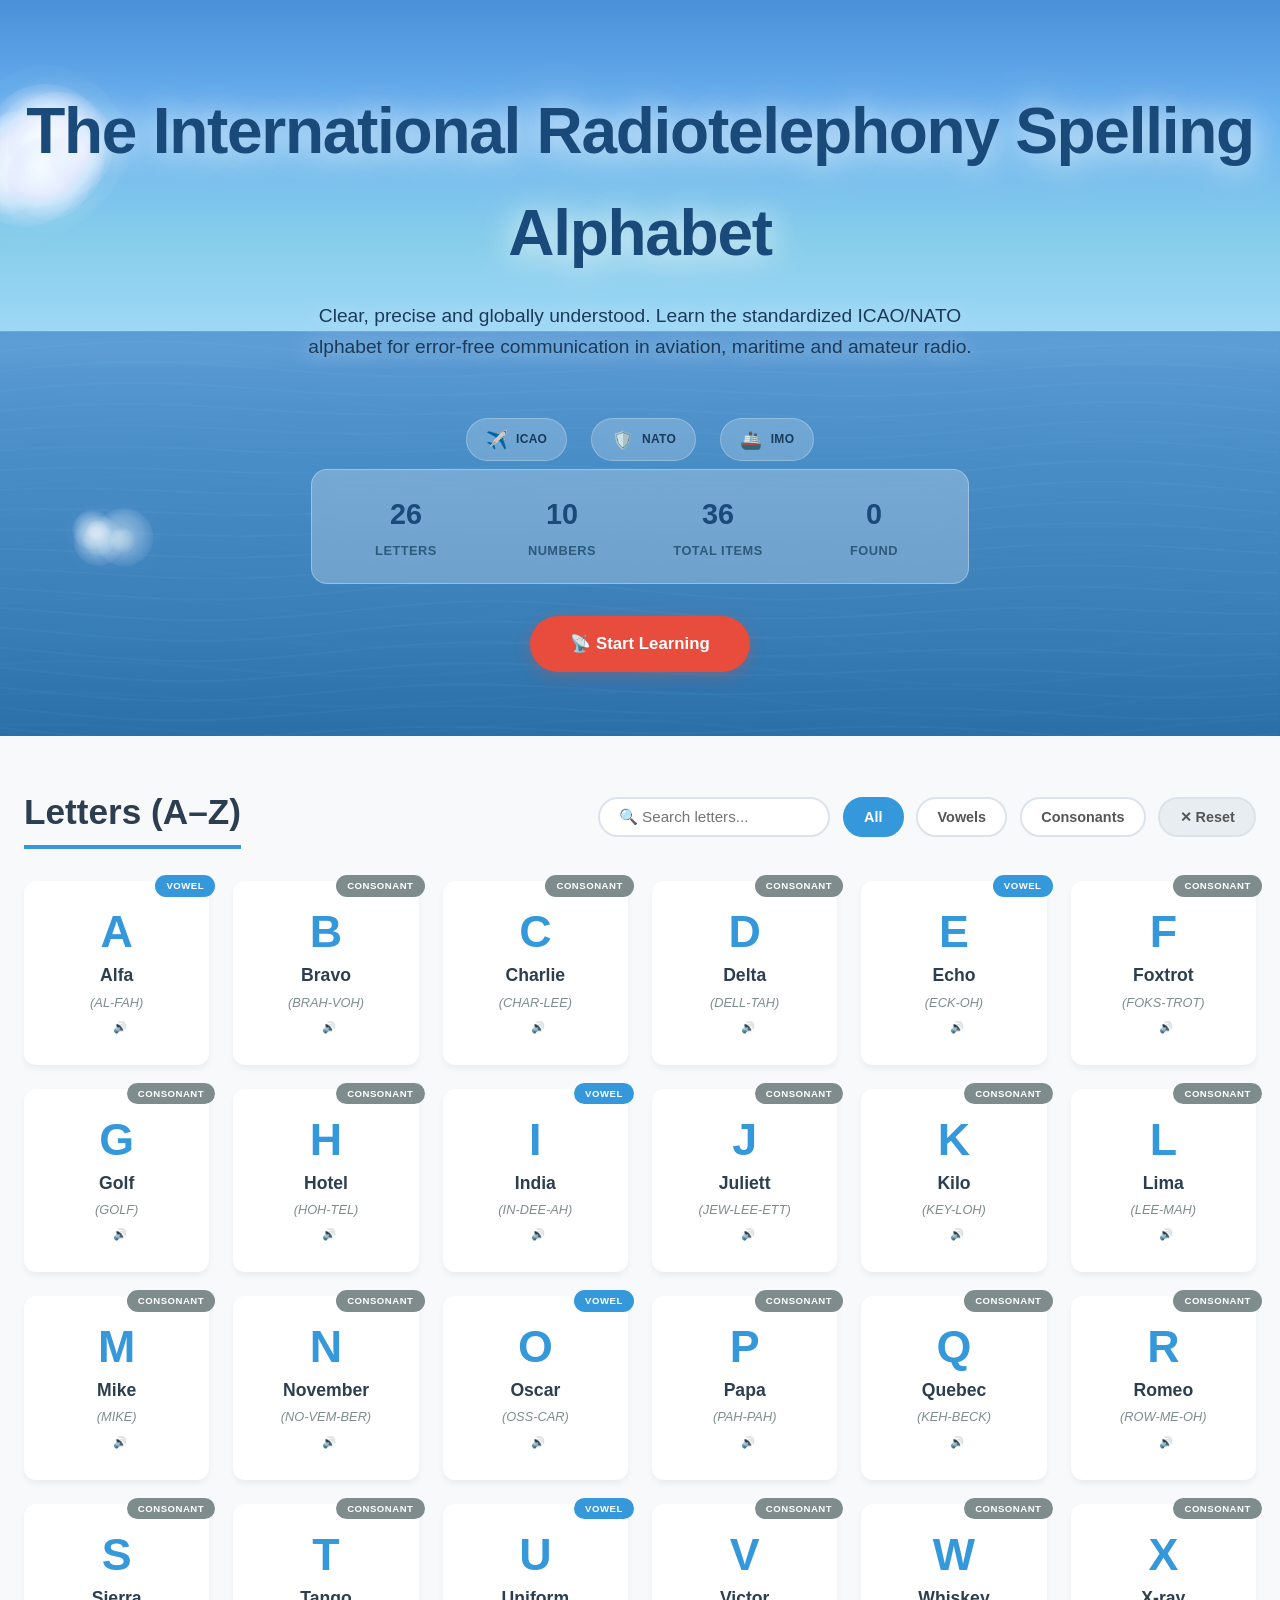
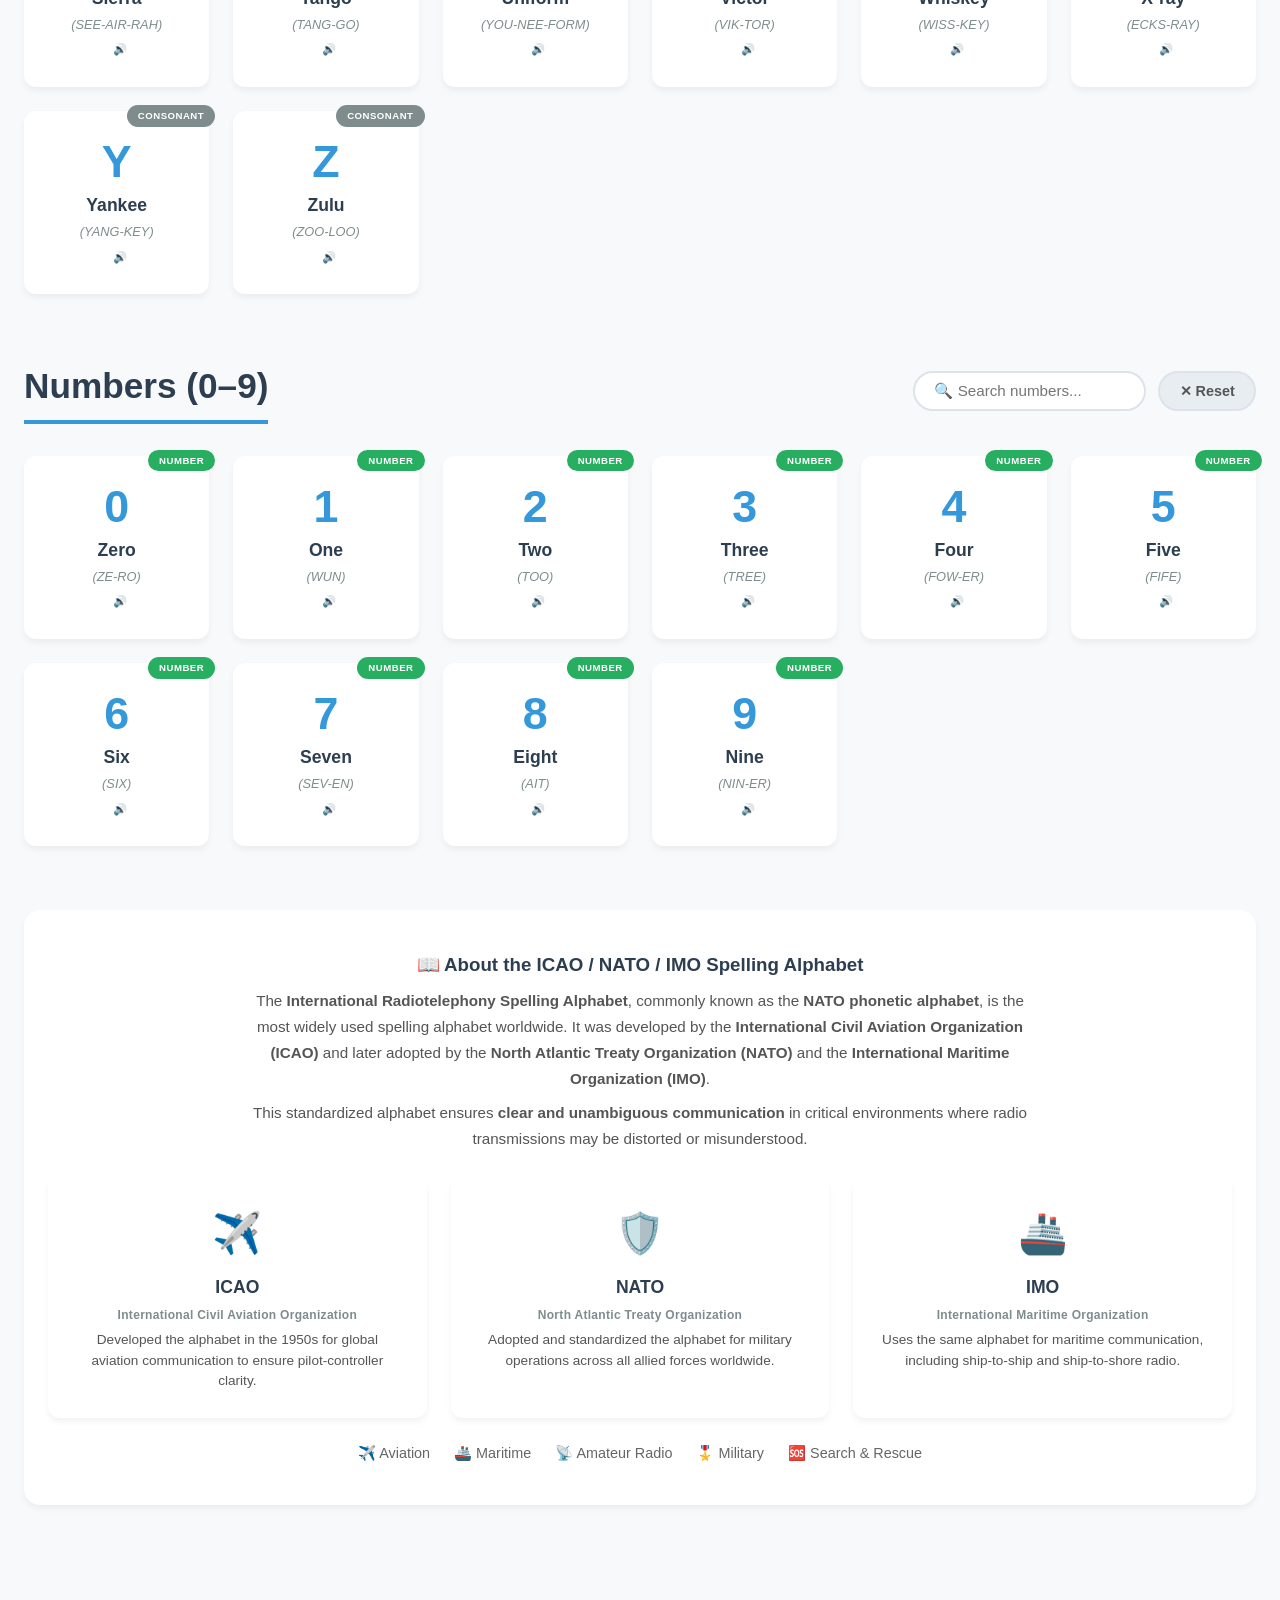
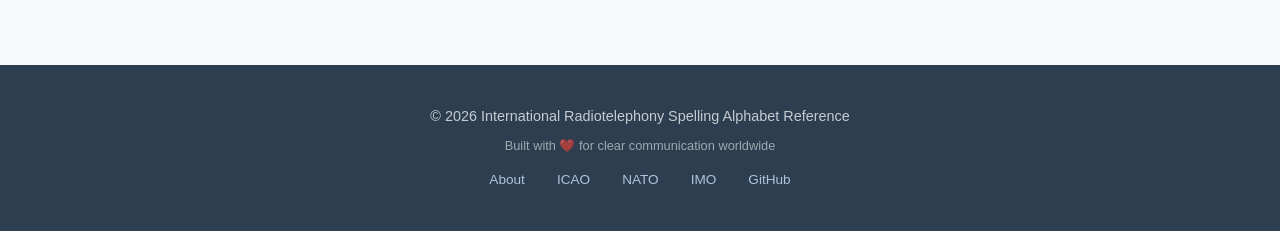
==== index.html @ daa0a751 "refactoring and first time public from private to public refactoring" ====
<!DOCTYPE html>
<html lang="en">
<head>
    <meta charset="UTF-8" />
    <meta name="viewport" content="width=device-width, initial-scale=1.0" />
    <title>ICAO/NATO Spelling Alphabet - Interactive Reference</title>
    <style>
        /* ===== CSS Reset & Base ===== */
        * {
            margin: 0;
            padding: 0;
            box-sizing: border-box;
        }

        :root {
            --primary: #2c3e50;
            --secondary: #3498db;
            --accent: #e74c3c;
            --light-bg: #f8f9fa;
            --card-shadow: 0 4px 6px rgba(0, 0, 0, 0.05);
            --card-shadow-hover: 0 8px 25px rgba(0, 0, 0, 0.12);
            --transition: 0.3s cubic-bezier(0.4, 0, 0.2, 1);
        }

        body {
            font-family: 'Segoe UI', Roboto, -apple-system, BlinkMacSystemFont, sans-serif;
            line-height: 1.6;
            color: #333;
            background-color: var(--light-bg);
        }

        /* ===== Scrollbar ===== */
        ::-webkit-scrollbar {
            width: 10px;
        }
        ::-webkit-scrollbar-track {
            background: #e8edf2;
        }
        ::-webkit-scrollbar-thumb {
            background: var(--secondary);
            border-radius: 5px;
        }
        ::-webkit-scrollbar-thumb:hover {
            background: #2980b9;
        }

        /* ===== Header ===== */
        header {
            position: relative;
            overflow: hidden;
            text-align: center;
            padding: 5rem 1.5rem 4rem;
            min-height: 70vh;
            display: flex;
            flex-direction: column;
            justify-content: center;
            align-items: center;
        }

        header h1 {
            position: relative;
            z-index: 10;
            font-size: clamp(2.2rem, 5vw, 4rem);
            color: #1A4A7A;
            margin-bottom: 1rem;
            text-shadow: 0 2px 30px rgba(255, 255, 255, 0.8), 0 0 60px rgba(255, 255, 255, 0.4);
            letter-spacing: -0.02em;
        }

        header p {
            position: relative;
            z-index: 10;
            font-size: clamp(1rem, 1.5vw, 1.3rem);
            max-width: 700px;
            margin: 0 auto 2rem;
            color: #1A3A5A;
            text-shadow: 0 1px 20px rgba(255, 255, 255, 0.7);
        }

        .cta-button {
            position: relative;
            z-index: 10;
            display: inline-block;
            background: var(--accent);
            color: #fff;
            padding: 0.9rem 2.5rem;
            text-decoration: none;
            font-weight: 600;
            border-radius: 50px;
            transition: var(--transition);
            box-shadow: 0 4px 15px rgba(231, 76, 60, 0.3);
            border: none;
            cursor: pointer;
            font-size: 1.05rem;
        }

        .cta-button:hover {
            background: #c0392b;
            transform: translateY(-2px);
            box-shadow: 0 8px 25px rgba(231, 76, 60, 0.4);
        }

        /* Header Canvas for Clouds & Waves */
        header canvas {
            position: absolute;
            top: 0;
            left: 0;
            width: 100%;
            height: 100%;
            pointer-events: none;
            z-index: 1;
        }

        /* ===== Stats Bar ===== */
        .stats-bar {
            display: grid;
            grid-template-columns: repeat(auto-fit, minmax(140px, 1fr));
            gap: 1rem;
            max-width: 800px;
            margin: 0 auto 2rem;
            position: relative;
            z-index: 10;
            background: rgba(255, 255, 255, 0.25);
            backdrop-filter: blur(12px);
            -webkit-backdrop-filter: blur(12px);
            border-radius: 16px;
            padding: 1rem 1.5rem;
            border: 1px solid rgba(255, 255, 255, 0.3);
        }

        .stat-item {
            text-align: center;
            padding: 0.3rem 0;
        }

        .stat-item .stat-number {
            font-size: 1.8rem;
            font-weight: 700;
            color: #1A4A7A;
            display: block;
        }

        .stat-item .stat-label {
            font-size: 0.8rem;
            color: #2C5A7A;
            text-transform: uppercase;
            letter-spacing: 0.5px;
            font-weight: 600;
        }

        /* ===== Main Content ===== */
        main {
            max-width: 1280px;
            margin: 0 auto;
            padding: 3rem 1.5rem 4rem;
        }

        .section-container {
            margin-bottom: 4rem;
        }

        .section-header {
            display: flex;
            align-items: center;
            justify-content: space-between;
            flex-wrap: wrap;
            gap: 1rem;
            margin-bottom: 2rem;
        }

        .section-title {
            font-size: clamp(1.6rem, 3vw, 2.2rem);
            color: var(--primary);
            padding-bottom: 0.3rem;
            border-bottom: 4px solid var(--secondary);
            display: inline-block;
        }

        .section-controls {
            display: flex;
            gap: 0.8rem;
            flex-wrap: wrap;
        }

        .search-input {
            padding: 0.6rem 1.2rem;
            border: 2px solid #dce3ea;
            border-radius: 30px;
            font-size: 0.95rem;
            outline: none;
            transition: var(--transition);
            background: white;
            min-width: 200px;
        }

        .search-input:focus {
            border-color: var(--secondary);
            box-shadow: 0 0 0 3px rgba(52, 152, 219, 0.15);
        }

        .filter-btn {
            padding: 0.6rem 1.2rem;
            border: 2px solid #dce3ea;
            border-radius: 30px;
            background: white;
            cursor: pointer;
            font-weight: 600;
            font-size: 0.9rem;
            transition: var(--transition);
            color: #555;
        }

        .filter-btn:hover {
            border-color: var(--secondary);
            color: var(--secondary);
        }

        .filter-btn.active {
            background: var(--secondary);
            color: white;
            border-color: var(--secondary);
        }

        .filter-btn.active:hover {
            background: #2980b9;
        }

        .filter-btn.reset-btn {
            background: #e8edf2;
            border-color: #dce3ea;
        }

        .filter-btn.reset-btn:hover {
            background: #d5dce4;
        }

        /* ===== Grid ===== */
        .grid {
            display: grid;
            grid-template-columns: repeat(auto-fill, minmax(160px, 1fr));
            gap: 1.5rem;
        }

        .grid.numbers-grid {
            grid-template-columns: repeat(auto-fill, minmax(180px, 1fr));
        }

        /* ===== Cards ===== */
        .card {
            background: white;
            border-radius: 12px;
            padding: 1.5rem 1rem;
            text-align: center;
            box-shadow: var(--card-shadow);
            transition: var(--transition);
            border: 2px solid transparent;
            cursor: pointer;
            position: relative;
        }

        .card:hover {
            transform: translateY(-6px) scale(1.02);
            box-shadow: var(--card-shadow-hover);
            border-color: var(--secondary);
        }

        .card .letter {
            font-size: 2.8rem;
            font-weight: 700;
            color: var(--secondary);
            margin-bottom: 0.3rem;
            line-height: 1.1;
        }

        .card .word {
            font-size: 1.1rem;
            font-weight: 600;
            color: var(--primary);
            margin-bottom: 0.2rem;
        }

        .card .pronunciation {
            font-size: 0.8rem;
            color: #7f8c8d;
            font-style: italic;
        }

        .card .card-badge {
            position: absolute;
            top: -8px;
            right: -8px;
            background: var(--secondary);
            color: white;
            font-size: 0.6rem;
            font-weight: 700;
            padding: 0.2rem 0.7rem;
            border-radius: 20px;
            text-transform: uppercase;
            letter-spacing: 0.5px;
        }

        .card .card-badge.number-badge {
            background: #27ae60;
        }

        .card.found {
            border-color: #27ae60;
            background: #f0fff4;
        }

        .card.hidden {
            display: none;
        }

        /* ===== Sound Indicator ===== */
        .sound-indicator {
            display: inline-block;
            margin-left: 6px;
            font-size: 0.7rem;
            color: #7f8c8d;
            transition: var(--transition);
        }

        .card:hover .sound-indicator {
            color: var(--secondary);
        }

        /* ===== Notification Toast ===== */
        .toast {
            position: fixed;
            bottom: 30px;
            right: 30px;
            background: var(--primary);
            color: white;
            padding: 1rem 2rem;
            border-radius: 12px;
            box-shadow: 0 10px 40px rgba(0, 0, 0, 0.2);
            transform: translateY(120px);
            opacity: 0;
            transition: var(--transition);
            z-index: 9999;
            font-weight: 500;
            max-width: 380px;
        }

        .toast.show {
            transform: translateY(0);
            opacity: 1;
        }

        .toast .toast-highlight {
            color: #f1c40f;
            font-weight: 700;
        }

        /* ===== Footer ===== */
        footer {
            background: var(--primary);
            color: #ecf0f1;
            text-align: center;
            padding: 2.5rem 1.5rem;
            margin-top: 2rem;
        }

        footer p {
            margin-bottom: 0.5rem;
            font-size: 0.9rem;
            opacity: 0.8;
        }

        footer .footer-links {
            display: flex;
            justify-content: center;
            gap: 2rem;
            flex-wrap: wrap;
            margin-top: 0.8rem;
        }

        footer .footer-links a {
            color: #b0c4d9;
            text-decoration: none;
            font-size: 0.85rem;
            transition: var(--transition);
        }

        footer .footer-links a:hover {
            color: white;
        }

        /* ===== Audio Status Indicator ===== */
        .audio-status {
            position: fixed;
            top: 20px;
            right: 20px;
            background: rgba(44, 62, 80, 0.9);
            color: white;
            padding: 0.5rem 1rem;
            border-radius: 30px;
            font-size: 0.8rem;
            z-index: 9998;
            backdrop-filter: blur(8px);
            display: flex;
            align-items: center;
            gap: 8px;
            opacity: 0;
            transition: var(--transition);
        }

        .audio-status.show {
            opacity: 1;
        }

        .audio-status .dot {
            width: 8px;
            height: 8px;
            border-radius: 50%;
            background: #2ecc71;
            display: inline-block;
            animation: pulse-dot 1.5s ease-in-out infinite;
        }

        @keyframes pulse-dot {
            0%,
            100% {
                opacity: 1;
                transform: scale(1);
            }
            50% {
                opacity: 0.3;
                transform: scale(0.8);
            }
        }

        /* ===== Organization Badges ===== */
        .org-badges {
            display: flex;
            justify-content: center;
            gap: 1.5rem;
            flex-wrap: wrap;
            margin: 1.5rem 0 0.5rem;
            position: relative;
            z-index: 10;
        }

        .org-badge {
            display: inline-flex;
            align-items: center;
            gap: 0.5rem;
            background: rgba(255, 255, 255, 0.2);
            backdrop-filter: blur(8px);
            -webkit-backdrop-filter: blur(8px);
            padding: 0.4rem 1.2rem;
            border-radius: 30px;
            border: 1px solid rgba(255, 255, 255, 0.25);
            font-size: 0.75rem;
            font-weight: 600;
            color: #1A3A5A;
            letter-spacing: 0.3px;
            transition: var(--transition);
        }

        .org-badge:hover {
            background: rgba(255, 255, 255, 0.35);
            transform: translateY(-2px);
            box-shadow: 0 4px 15px rgba(0, 0, 0, 0.08);
        }

        .org-badge .org-icon {
            font-size: 1.1rem;
        }

        /* ===== About Section Enhanced ===== */
        .about-grid {
            display: grid;
            grid-template-columns: repeat(auto-fit, minmax(200px, 1fr));
            gap: 1.5rem;
            margin-top: 1.5rem;
        }

        .about-card {
            background: white;
            border-radius: 12px;
            padding: 1.5rem;
            text-align: center;
            box-shadow: var(--card-shadow);
            border: 2px solid transparent;
            transition: var(--transition);
        }

        .about-card:hover {
            border-color: var(--secondary);
            box-shadow: var(--card-shadow-hover);
            transform: translateY(-3px);
        }

        .about-card .org-icon-large {
            font-size: 2.5rem;
            margin-bottom: 0.5rem;
            display: block;
        }

        .about-card h4 {
            color: var(--primary);
            font-size: 1.1rem;
            margin-bottom: 0.3rem;
        }

        .about-card .org-full {
            font-size: 0.75rem;
            color: #7f8c8d;
            font-weight: 600;
            letter-spacing: 0.3px;
            margin-bottom: 0.3rem;
        }

        .about-card p {
            font-size: 0.85rem;
            color: #555;
            line-height: 1.5;
        }

        /* ===== Responsive ===== */
        @media (max-width: 768px) {
            header {
                padding: 3rem 1rem 2.5rem;
                min-height: 60vh;
            }

            .stats-bar {
                grid-template-columns: repeat(2, 1fr);
                padding: 0.8rem 1rem;
            }

            .section-header {
                flex-direction: column;
                align-items: stretch;
            }

            .section-controls {
                flex-direction: column;
            }

            .search-input {
                min-width: unset;
                width: 100%;
            }

            .grid {
                grid-template-columns: repeat(auto-fill, minmax(120px, 1fr));
                gap: 1rem;
            }

            .grid.numbers-grid {
                grid-template-columns: repeat(auto-fill, minmax(140px, 1fr));
            }

            .card {
                padding: 1rem 0.8rem;
            }

            .card .letter {
                font-size: 2.2rem;
            }

            .card .word {
                font-size: 0.95rem;
            }

            .toast {
                left: 20px;
                right: 20px;
                bottom: 20px;
                font-size: 0.9rem;
                padding: 0.8rem 1.2rem;
            }

            .org-badges {
                gap: 0.8rem;
            }

            .org-badge {
                font-size: 0.65rem;
                padding: 0.3rem 0.8rem;
            }

            .about-grid {
                grid-template-columns: 1fr;
            }
        }

        @media (max-width: 480px) {
            .stats-bar {
                grid-template-columns: 1fr 1fr;
                gap: 0.5rem;
            }

            .stat-item .stat-number {
                font-size: 1.4rem;
            }

            .grid {
                grid-template-columns: repeat(auto-fill, minmax(100px, 1fr));
                gap: 0.8rem;
            }

            .grid.numbers-grid {
                grid-template-columns: repeat(auto-fill, minmax(120px, 1fr));
            }

            .card .letter {
                font-size: 1.8rem;
            }

            .card .word {
                font-size: 0.85rem;
            }
        }

        /* ===== Utility ===== */
        .sr-only {
            position: absolute;
            width: 1px;
            height: 1px;
            padding: 0;
            margin: -1px;
            overflow: hidden;
            clip: rect(0, 0, 0, 0);
            border: 0;
        }
    </style>
</head>
<body>

    <!-- ===== AUDIO STATUS INDICATOR ===== -->
    <div class="audio-status" id="audioStatus">
        <span class="dot"></span>
        <span>Speaking...</span>
    </div>

    <!-- ===== HEADER ===== -->
    <header id="header">
        <h1>The International Radiotelephony Spelling Alphabet</h1>
        <p>Clear, precise and globally understood. Learn the standardized ICAO/NATO alphabet for error-free communication in aviation, maritime and amateur radio.</p>

        <!-- Organization Badges -->
        <div class="org-badges">
            <span class="org-badge"><span class="org-icon">✈️</span> ICAO</span>
            <span class="org-badge"><span class="org-icon">🛡️</span> NATO</span>
            <span class="org-badge"><span class="org-icon">🚢</span> IMO</span>
        </div>

        <!-- Stats Bar -->
        <div class="stats-bar" id="statsBar">
            <div class="stat-item">
                <span class="stat-number" id="totalLetters">26</span>
                <span class="stat-label">Letters</span>
            </div>
            <div class="stat-item">
                <span class="stat-number" id="totalNumbers">10</span>
                <span class="stat-label">Numbers</span>
            </div>
            <div class="stat-item">
                <span class="stat-number" id="totalItems">36</span>
                <span class="stat-label">Total Items</span>
            </div>
            <div class="stat-item">
                <span class="stat-number" id="foundCount">0</span>
                <span class="stat-label">Found</span>
            </div>
        </div>

        <a href="#alphabet" class="cta-button">📡 Start Learning</a>
    </header>

    <!-- ===== MAIN ===== -->
    <main>

        <!-- ===== ALPHABET SECTION ===== -->
        <div class="section-container" id="alphabet">
            <div class="section-header">
                <h2 class="section-title">Letters (A–Z)</h2>
                <div class="section-controls">
                    <input type="text" class="search-input" id="searchLetters" placeholder="🔍 Search letters..." aria-label="Search letters" />
                    <button class="filter-btn active" data-filter="all" aria-label="Show all letters">All</button>
                    <button class="filter-btn" data-filter="vowels" aria-label="Show only vowels">Vowels</button>
                    <button class="filter-btn" data-filter="consonants" aria-label="Show only consonants">Consonants</button>
                    <button class="filter-btn reset-btn" id="resetLetters" aria-label="Reset letter search">✕ Reset</button>
                </div>
            </div>
            <div class="grid" id="letterGrid"></div>
        </div>

        <!-- ===== NUMBERS SECTION ===== -->
        <div class="section-container" id="numbers">
            <div class="section-header">
                <h2 class="section-title">Numbers (0–9)</h2>
                <div class="section-controls">
                    <input type="text" class="search-input" id="searchNumbers" placeholder="🔍 Search numbers..." aria-label="Search numbers" />
                    <button class="filter-btn reset-btn" id="resetNumbers" aria-label="Reset number search">✕ Reset</button>
                </div>
            </div>
            <div class="grid numbers-grid" id="numberGrid"></div>
        </div>

        <!-- ===== ABOUT / INFO with ORGANIZATIONS ===== -->
        <div class="section-container" style="text-align: center; background: white; padding: 2.5rem 1.5rem; border-radius: 16px; box-shadow: var(--card-shadow);">
            <h3 style="color: var(--primary); margin-bottom: 0.5rem;">📖 About the ICAO / NATO / IMO Spelling Alphabet</h3>
            <p style="max-width: 800px; margin: 0 auto 0.5rem; color: #555; font-size: 0.95rem; line-height: 1.7;">
                The <strong>International Radiotelephony Spelling Alphabet</strong>, commonly known as the 
                <strong>NATO phonetic alphabet</strong>, is the most widely used spelling alphabet worldwide. 
                It was developed by the <strong>International Civil Aviation Organization (ICAO)</strong> 
                and later adopted by the <strong>North Atlantic Treaty Organization (NATO)</strong> and the 
                <strong>International Maritime Organization (IMO)</strong>.
            </p>
            <p style="max-width: 800px; margin: 0 auto 1rem; color: #555; font-size: 0.95rem; line-height: 1.7;">
                This standardized alphabet ensures <strong>clear and unambiguous communication</strong> 
                in critical environments where radio transmissions may be distorted or misunderstood.
            </p>

            <!-- Organization Cards -->
            <div class="about-grid">
                <div class="about-card">
                    <span class="org-icon-large">✈️</span>
                    <h4>ICAO</h4>
                    <div class="org-full">International Civil Aviation Organization</div>
                    <p>Developed the alphabet in the 1950s for global aviation communication to ensure pilot-controller clarity.</p>
                </div>
                <div class="about-card">
                    <span class="org-icon-large">🛡️</span>
                    <h4>NATO</h4>
                    <div class="org-full">North Atlantic Treaty Organization</div>
                    <p>Adopted and standardized the alphabet for military operations across all allied forces worldwide.</p>
                </div>
                <div class="about-card">
                    <span class="org-icon-large">🚢</span>
                    <h4>IMO</h4>
                    <div class="org-full">International Maritime Organization</div>
                    <p>Uses the same alphabet for maritime communication, including ship-to-ship and ship-to-shore radio.</p>
                </div>
            </div>

            <div style="margin-top: 1.5rem; display: flex; justify-content: center; gap: 1.5rem; flex-wrap: wrap; font-size: 0.9rem; color: #666;">
                <span>✈️ Aviation</span>
                <span>🚢 Maritime</span>
                <span>📡 Amateur Radio</span>
                <span>🎖️ Military</span>
                <span>🆘 Search &amp; Rescue</span>
            </div>
        </div>

    </main>

    <!-- ===== FOOTER ===== -->
    <footer>
        <p>&copy; 2026 International Radiotelephony Spelling Alphabet Reference</p>
        <p style="opacity: 0.6; font-size: 0.8rem;">Built with ❤️ for clear communication worldwide</p>
        <div class="footer-links">
            <a href="#" onclick="event.preventDefault();">About</a>
            <a href="#" onclick="event.preventDefault();">ICAO</a>
            <a href="#" onclick="event.preventDefault();">NATO</a>
            <a href="#" onclick="event.preventDefault();">IMO</a>
            <a href="#" onclick="event.preventDefault();">GitHub</a>
        </div>
    </footer>

    <!-- ===== TOAST NOTIFICATION ===== -->
    <div class="toast" id="toast"></div>

    <script>
        // ============================================================
        //  DATA — JSON Arrays
        // ============================================================

        const LETTERS_DATA = [
            { letter: 'A', word: 'Alfa', pronunciation: '(AL-FAH)', type: 'vowel' },
            { letter: 'B', word: 'Bravo', pronunciation: '(BRAH-VOH)', type: 'consonant' },
            { letter: 'C', word: 'Charlie', pronunciation: '(CHAR-LEE)', type: 'consonant' },
            { letter: 'D', word: 'Delta', pronunciation: '(DELL-TAH)', type: 'consonant' },
            { letter: 'E', word: 'Echo', pronunciation: '(ECK-OH)', type: 'vowel' },
            { letter: 'F', word: 'Foxtrot', pronunciation: '(FOKS-TROT)', type: 'consonant' },
            { letter: 'G', word: 'Golf', pronunciation: '(GOLF)', type: 'consonant' },
            { letter: 'H', word: 'Hotel', pronunciation: '(HOH-TEL)', type: 'consonant' },
            { letter: 'I', word: 'India', pronunciation: '(IN-DEE-AH)', type: 'vowel' },
            { letter: 'J', word: 'Juliett', pronunciation: '(JEW-LEE-ETT)', type: 'consonant' },
            { letter: 'K', word: 'Kilo', pronunciation: '(KEY-LOH)', type: 'consonant' },
            { letter: 'L', word: 'Lima', pronunciation: '(LEE-MAH)', type: 'consonant' },
            { letter: 'M', word: 'Mike', pronunciation: '(MIKE)', type: 'consonant' },
            { letter: 'N', word: 'November', pronunciation: '(NO-VEM-BER)', type: 'consonant' },
            { letter: 'O', word: 'Oscar', pronunciation: '(OSS-CAR)', type: 'vowel' },
            { letter: 'P', word: 'Papa', pronunciation: '(PAH-PAH)', type: 'consonant' },
            { letter: 'Q', word: 'Quebec', pronunciation: '(KEH-BECK)', type: 'consonant' },
            { letter: 'R', word: 'Romeo', pronunciation: '(ROW-ME-OH)', type: 'consonant' },
            { letter: 'S', word: 'Sierra', pronunciation: '(SEE-AIR-RAH)', type: 'consonant' },
            { letter: 'T', word: 'Tango', pronunciation: '(TANG-GO)', type: 'consonant' },
            { letter: 'U', word: 'Uniform', pronunciation: '(YOU-NEE-FORM)', type: 'vowel' },
            { letter: 'V', word: 'Victor', pronunciation: '(VIK-TOR)', type: 'consonant' },
            { letter: 'W', word: 'Whiskey', pronunciation: '(WISS-KEY)', type: 'consonant' },
            { letter: 'X', word: 'X-ray', pronunciation: '(ECKS-RAY)', type: 'consonant' },
            { letter: 'Y', word: 'Yankee', pronunciation: '(YANG-KEY)', type: 'consonant' },
            { letter: 'Z', word: 'Zulu', pronunciation: '(ZOO-LOO)', type: 'consonant' }
        ];

        const NUMBERS_DATA = [
            { number: '0', word: 'Zero', pronunciation: '(ZE-RO)' },
            { number: '1', word: 'One', pronunciation: '(WUN)' },
            { number: '2', word: 'Two', pronunciation: '(TOO)' },
            { number: '3', word: 'Three', pronunciation: '(TREE)' },
            { number: '4', word: 'Four', pronunciation: '(FOW-ER)' },
            { number: '5', word: 'Five', pronunciation: '(FIFE)' },
            { number: '6', word: 'Six', pronunciation: '(SIX)' },
            { number: '7', word: 'Seven', pronunciation: '(SEV-EN)' },
            { number: '8', word: 'Eight', pronunciation: '(AIT)' },
            { number: '9', word: 'Nine', pronunciation: '(NIN-ER)' }
        ];

        // ============================================================
        //  STATE
        // ============================================================

        const state = {
            letterFilter: 'all',
            letterSearch: '',
            numberSearch: '',
            foundLetters: new Set(),
        };

        // ============================================================
        //  DOM REFS
        // ============================================================

        const letterGrid = document.getElementById('letterGrid');
        const numberGrid = document.getElementById('numberGrid');
        const searchLetters = document.getElementById('searchLetters');
        const searchNumbers = document.getElementById('searchNumbers');
        const filterBtns = document.querySelectorAll('[data-filter]');
        const resetLettersBtn = document.getElementById('resetLetters');
        const resetNumbersBtn = document.getElementById('resetNumbers');
        const toast = document.getElementById('toast');
        const foundCountEl = document.getElementById('foundCount');
        const audioStatus = document.getElementById('audioStatus');

        // ============================================================
        //  SPEECH SYNTHESIS
        // ============================================================

        let currentUtterance = null;
        let audioStatusTimeout = null;

        function speakText(text, rate = 0.9) {
            if (!('speechSynthesis' in window)) {
                console.warn('⚠️ Speech Synthesis not supported.');
                return;
            }

            if (window.speechSynthesis.speaking) {
                window.speechSynthesis.cancel();
            }

            const cleanText = text.replace(/[\(\)\-]/g, '').trim();
            if (!cleanText) return;

            const utterance = new SpeechSynthesisUtterance(cleanText);
            utterance.lang = 'en-US';
            utterance.rate = rate;
            utterance.pitch = 1.0;
            utterance.volume = 1.0;

            showAudioStatus(true);

            utterance.onend = () => showAudioStatus(false);
            utterance.onerror = () => showAudioStatus(false);

            currentUtterance = utterance;
            window.speechSynthesis.speak(utterance);
        }

        function showAudioStatus(show) {
            clearTimeout(audioStatusTimeout);
            if (show) {
                audioStatus.classList.add('show');
            } else {
                audioStatus.classList.remove('show');
            }
        }

        // ============================================================
        //  RENDER FUNCTIONS
        // ============================================================

        function renderLetters() {
            const filtered = LETTERS_DATA.filter(item => {
                if (state.letterFilter === 'vowels' && item.type !== 'vowel') return false;
                if (state.letterFilter === 'consonants' && item.type !== 'consonant') return false;
                const q = state.letterSearch.toLowerCase();
                if (q) {
                    return item.letter.toLowerCase().includes(q) ||
                        item.word.toLowerCase().includes(q);
                }
                return true;
            });

            letterGrid.innerHTML = filtered.map(item => {
                const isFound = state.foundLetters.has(item.letter);
                const foundClass = isFound ? 'found' : '';
                const badge = item.type === 'vowel' ?
                    '<span class="card-badge">Vowel</span>' :
                    '<span class="card-badge" style="background:#7f8c8d;">Consonant</span>';
                return `
                    <div class="card ${foundClass}" data-letter="${item.letter}" data-word="${item.word}" data-type="${item.type}" role="button" tabindex="0" aria-label="${item.letter} for ${item.word}">
                        ${badge}
                        <div class="letter">${item.letter}</div>
                        <div class="word">${item.word}</div>
                        <div class="pronunciation">${item.pronunciation}</div>
                        <span class="sound-indicator">🔊</span>
                    </div>
                `;
            }).join('');

            document.querySelectorAll('#letterGrid .card').forEach(el => {
                el.removeEventListener('click', clickHandler);
                el.addEventListener('click', clickHandler);
                el.removeEventListener('keydown', keydownHandler);
                el.addEventListener('keydown', keydownHandler);
            });

            updateFoundCount();
        }

        function clickHandler(e) {
            const el = e.currentTarget;
            const type = el.closest('#letterGrid') ? 'letter' : 'number';
            handleCardClick(el, type);
        }

        function keydownHandler(e) {
            if (e.key === 'Enter' || e.key === ' ') {
                e.preventDefault();
                const el = e.currentTarget;
                const type = el.closest('#letterGrid') ? 'letter' : 'number';
                handleCardClick(el, type);
            }
        }

        function renderNumbers() {
            const filtered = NUMBERS_DATA.filter(item => {
                const q = state.numberSearch.toLowerCase();
                if (q) {
                    return item.number.includes(q) ||
                        item.word.toLowerCase().includes(q);
                }
                return true;
            });

            numberGrid.innerHTML = filtered.map(item => `
                <div class="card" data-number="${item.number}" data-word="${item.word}" role="button" tabindex="0" aria-label="${item.number} for ${item.word}">
                    <span class="card-badge number-badge">Number</span>
                    <div class="letter">${item.number}</div>
                    <div class="word">${item.word}</div>
                    <div class="pronunciation">${item.pronunciation}</div>
                    <span class="sound-indicator">🔊</span>
                </div>
            `).join('');

            document.querySelectorAll('#numberGrid .card').forEach(el => {
                el.removeEventListener('click', clickHandler);
                el.addEventListener('click', clickHandler);
                el.removeEventListener('keydown', keydownHandler);
                el.addEventListener('keydown', keydownHandler);
            });
        }

        // ============================================================
        //  CARD CLICK HANDLER
        // ============================================================

        function handleCardClick(el, type) {
            if (!el) {
                console.warn('⚠️ Card element is null or undefined.');
                return;
            }

            if (!el.isConnected) {
                console.warn('⚠️ Card element is not connected to the DOM.');
                return;
            }

            const letter = el.dataset?.letter || null;
            const word = el.dataset?.word || null;
            const number = el.dataset?.number || null;
            const displayName = letter || number || word || 'Unknown';

            let pronunciation = '';
            try {
                const pronunciationEl = el.querySelector('.pronunciation');
                pronunciation = pronunciationEl?.textContent || '';
            } catch (err) {
                console.warn('⚠️ Could not read pronunciation:', err);
            }

            if (type === 'letter' && letter) {
                try {
                    state.foundLetters.add(letter);
                    el.classList.add('found');
                    updateFoundCount();
                } catch (err) {
                    console.warn('⚠️ Could not update found status:', err);
                }
            }

            const message = `
                <span class="toast-highlight">${displayName}</span>
                &nbsp;→&nbsp; ${word || displayName}
                ${pronunciation ? `&nbsp; ${pronunciation}` : ''}
                &nbsp; 🔊
            `;
            showToast(message);

            const speakWord = word || displayName;
            if (speakWord) {
                try {
                    speakText(speakWord, 0.9);
                } catch (err) {
                    console.warn('⚠️ Could not speak text:', err);
                }
            }

            console.log(`[${type.toUpperCase()}] ${displayName} → ${word || displayName} ${pronunciation}`);
        }

        // ============================================================
        //  FOUND COUNT
        // ============================================================

        function updateFoundCount() {
            try {
                foundCountEl.textContent = state.foundLetters.size;
            } catch (err) {
                console.warn('⚠️ Could not update found count:', err);
            }
        }

        // ============================================================
        //  TOAST SYSTEM
        // ============================================================

        let toastTimeout = null;

        function showToast(message) {
            try {
                toast.innerHTML = message;
                toast.classList.add('show');
                clearTimeout(toastTimeout);
                toastTimeout = setTimeout(() => {
                    toast.classList.remove('show');
                }, 2500);
            } catch (err) {
                console.warn('⚠️ Could not show toast:', err);
            }
        }

        // ============================================================
        //  FILTER & SEARCH HANDLERS
        // ============================================================

        filterBtns.forEach(btn => {
            btn.addEventListener('click', () => {
                filterBtns.forEach(b => b.classList.remove('active'));
                btn.classList.add('active');
                state.letterFilter = btn.dataset.filter;
                renderLetters();
            });
        });

        searchLetters.addEventListener('input', (e) => {
            state.letterSearch = e.target.value.trim();
            renderLetters();
        });

        searchNumbers.addEventListener('input', (e) => {
            state.numberSearch = e.target.value.trim();
            renderNumbers();
        });

        resetLettersBtn.addEventListener('click', () => {
            searchLetters.value = '';
            state.letterSearch = '';
            state.letterFilter = 'all';
            filterBtns.forEach(b => b.classList.remove('active'));
            document.querySelector('[data-filter="all"]')?.classList.add('active');
            renderLetters();
        });

        resetNumbersBtn.addEventListener('click', () => {
            searchNumbers.value = '';
            state.numberSearch = '';
            renderNumbers();
        });

        // ============================================================
        //  KEYBOARD SHORTCUT: ESC
        // ============================================================

        document.addEventListener('keydown', (e) => {
            if (e.key === 'Escape') {
                if (document.activeElement === searchLetters || document.activeElement === searchNumbers) {
                    document.activeElement.blur();
                }
            }
        });

        // ============================================================
        //  HEADER CANVAS — Clouds & Waves
        // ============================================================

        (function initHeaderCanvas() {
            const header = document.getElementById('header');
            const canvas = document.createElement('canvas');
            canvas.style.position = 'absolute';
            canvas.style.top = '0';
            canvas.style.left = '0';
            canvas.style.width = '100%';
            canvas.style.height = '100%';
            canvas.style.pointerEvents = 'none';
            canvas.style.zIndex = '1';
            header.prepend(canvas);

            const ctx = canvas.getContext('2d');
            let w, h;

            function resize() {
                const rect = header.getBoundingClientRect();
                w = canvas.width = rect.width;
                h = canvas.height = rect.height;
            }
            resize();
            window.addEventListener('resize', resize);

            class Cloud {
                constructor() {
                    this.x = Math.random() * w;
                    this.y = Math.random() * h * 0.7 + h * 0.05;
                    this.size = Math.random() * 150 + 60;
                    this.speed = Math.random() * 0.25 + 0.08;
                    this.opacity = Math.random() * 0.25 + 0.35;
                    this.puffs = [];
                    const num = Math.floor(Math.random() * 6 + 5);
                    for (let i = 0; i < num; i++) {
                        this.puffs.push({
                            dx: (Math.random() - 0.5) * this.size * 0.7,
                            dy: (Math.random() - 0.5) * this.size * 0.4,
                            radius: Math.random() * this.size * 0.35 + this.size * 0.15,
                        });
                    }
                }
                reset() {
                    this.x = -200 - Math.random() * 300;
                    this.y = Math.random() * h * 0.7 + h * 0.05;
                    this.size = Math.random() * 150 + 60;
                    this.speed = Math.random() * 0.25 + 0.08;
                    this.opacity = Math.random() * 0.25 + 0.35;
                }
                update() {
                    this.x += this.speed;
                    if (this.x > w + 300) {
                        this.reset();
                        this.x = -200 - Math.random() * 300;
                    }
                }
                draw(ctx) {
                    ctx.save();
                    ctx.globalAlpha = this.opacity;
                    ctx.shadowColor = 'rgba(255,255,255,0.1)';
                    ctx.shadowBlur = 30;

                    for (const p of this.puffs) {
                        const px = this.x + p.dx;
                        const py = this.y + p.dy;
                        const r = p.radius;
                        const grad = ctx.createRadialGradient(
                            px - r * 0.2, py - r * 0.2, 0,
                            px, py, r
                        );
                        grad.addColorStop(0, 'rgba(255,255,255,1)');
                        grad.addColorStop(0.4, 'rgba(240,248,255,0.9)');
                        grad.addColorStop(0.7, 'rgba(220,235,255,0.7)');
                        grad.addColorStop(1, 'rgba(200,220,255,0.2)');
                        ctx.beginPath();
                        ctx.arc(px, py, r, 0, Math.PI * 2);
                        ctx.fillStyle = grad;
                        ctx.fill();
                    }

                    ctx.shadowBlur = 0;
                    ctx.globalAlpha = this.opacity * 0.25;
                    for (const p of this.puffs) {
                        const px = this.x + p.dx;
                        const py = this.y + p.dy;
                        const r = p.radius * 1.3;
                        ctx.beginPath();
                        ctx.arc(px, py, r, 0, Math.PI * 2);
                        ctx.fillStyle = 'rgba(255,255,255,0.15)';
                        ctx.fill();
                    }
                    ctx.restore();
                }
            }

            const clouds = [];
            const numClouds = 8;
            for (let i = 0; i < numClouds; i++) {
                const c = new Cloud();
                c.x = Math.random() * w * 1.2 - 200;
                clouds.push(c);
            }

            function drawRipples(time) {
                const waterStart = h * 0.45;
                ctx.save();

                ctx.globalAlpha = 0.15;
                ctx.strokeStyle = 'rgba(150,215,255,0.25)';
                ctx.lineWidth = 2;
                for (let y = waterStart; y < h; y += 20) {
                    ctx.beginPath();
                    for (let x = 0; x < w; x += 2) {
                        const wave = Math.sin(x * 0.012 + time * 0.015 + y * 0.008) * 6 +
                            Math.sin(x * 0.008 + time * 0.02 - y * 0.01) * 4;
                        const yp = y + wave;
                        x === 0 ? ctx.moveTo(x, yp) : ctx.lineTo(x, yp);
                    }
                    ctx.stroke();
                }

                ctx.globalAlpha = 0.1;
                ctx.strokeStyle = 'rgba(100,180,255,0.18)';
                ctx.lineWidth = 3;
                for (let y = waterStart + 10; y < h; y += 30) {
                    ctx.beginPath();
                    for (let x = 0; x < w; x += 2) {
                        const wave = Math.sin(x * 0.01 + time * 0.01 + y * 0.006) * 10 +
                            Math.cos(x * 0.006 + time * 0.015 - y * 0.008) * 5;
                        const yp = y + wave;
                        x === 0 ? ctx.moveTo(x, yp) : ctx.lineTo(x, yp);
                    }
                    ctx.stroke();
                }

                ctx.restore();
            }

            function drawBackground() {
                const sky = ctx.createLinearGradient(0, 0, 0, h * 0.55);
                sky.addColorStop(0, '#4A90D9');
                sky.addColorStop(0.3, '#6BB3F0');
                sky.addColorStop(0.6, '#87CEEB');
                sky.addColorStop(1, '#B0E0FF');
                ctx.fillStyle = sky;
                ctx.fillRect(0, 0, w, h * 0.55);

                const water = ctx.createLinearGradient(0, h * 0.45, 0, h);
                water.addColorStop(0, '#5B9BD5');
                water.addColorStop(0.3, '#4A8EC7');
                water.addColorStop(0.7, '#3A7FB8');
                water.addColorStop(1, '#2A6FA8');
                ctx.fillStyle = water;
                ctx.fillRect(0, h * 0.45, w, h * 0.55);

                const trans = ctx.createLinearGradient(0, h * 0.45, 0, h * 0.50);
                trans.addColorStop(0, 'rgba(176,224,255,0)');
                trans.addColorStop(1, 'rgba(91,155,213,0.2)');
                ctx.fillStyle = trans;
                ctx.fillRect(0, h * 0.45, w, h * 0.05);
            }

            let time = 0;

            function animate() {
                drawBackground();
                for (const c of clouds) {
                    c.update();
                    c.draw(ctx);
                }
                drawRipples(time);
                time++;
                requestAnimationFrame(animate);
            }

            animate();

            window.addEventListener('resize', () => {
                resize();
            });
        })();

        // ============================================================
        //  INIT
        // ============================================================

        renderLetters();
        renderNumbers();
        updateFoundCount();

        console.log('📡 ICAO/NATO Alphabet Reference loaded.');
        console.log(`📚 ${LETTERS_DATA.length} letters, ${NUMBERS_DATA.length} numbers loaded.`);
        console.log('🔊 Click any card to hear the pronunciation (real speech).');
        console.log('✅ Found counter tracks your learning progress.');
        console.log('🏛️ Supported by: ICAO ✈️ | NATO 🛡️ | IMO 🚢');
    </script>
</body>
</html>
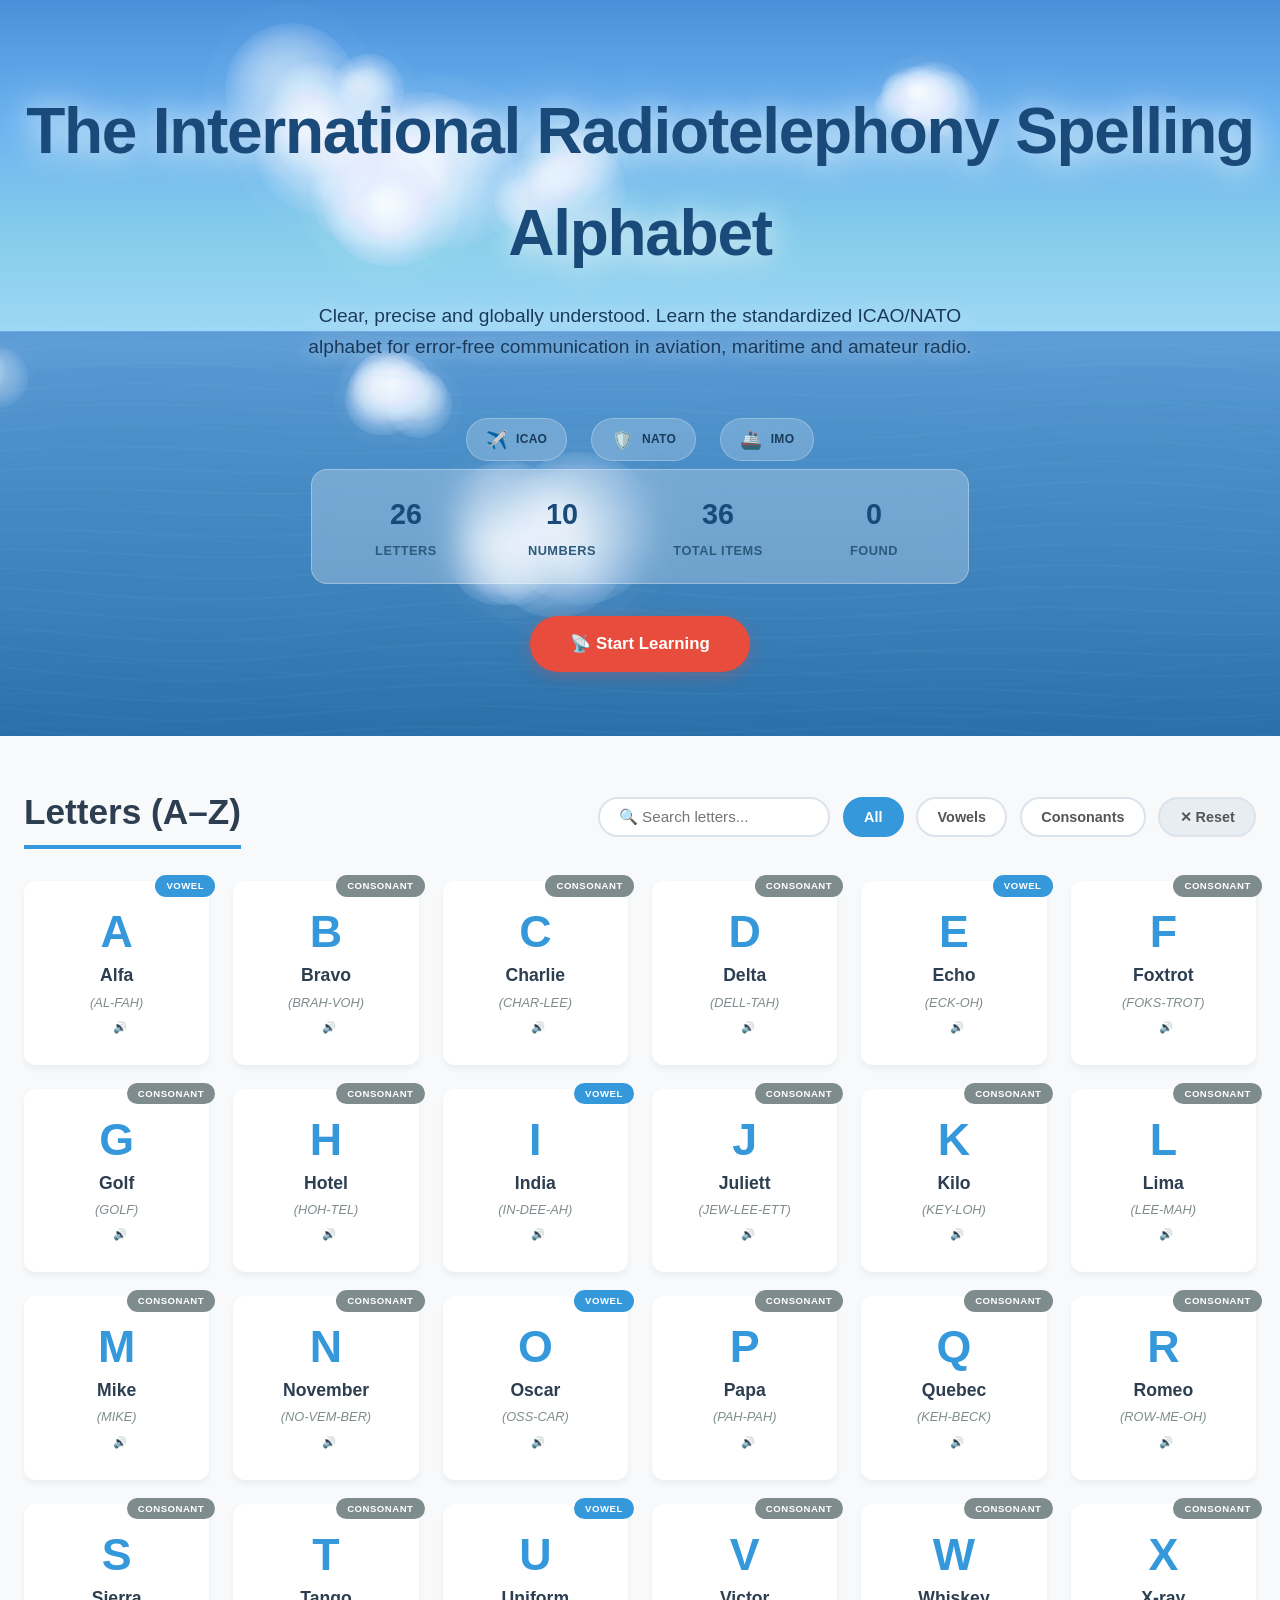
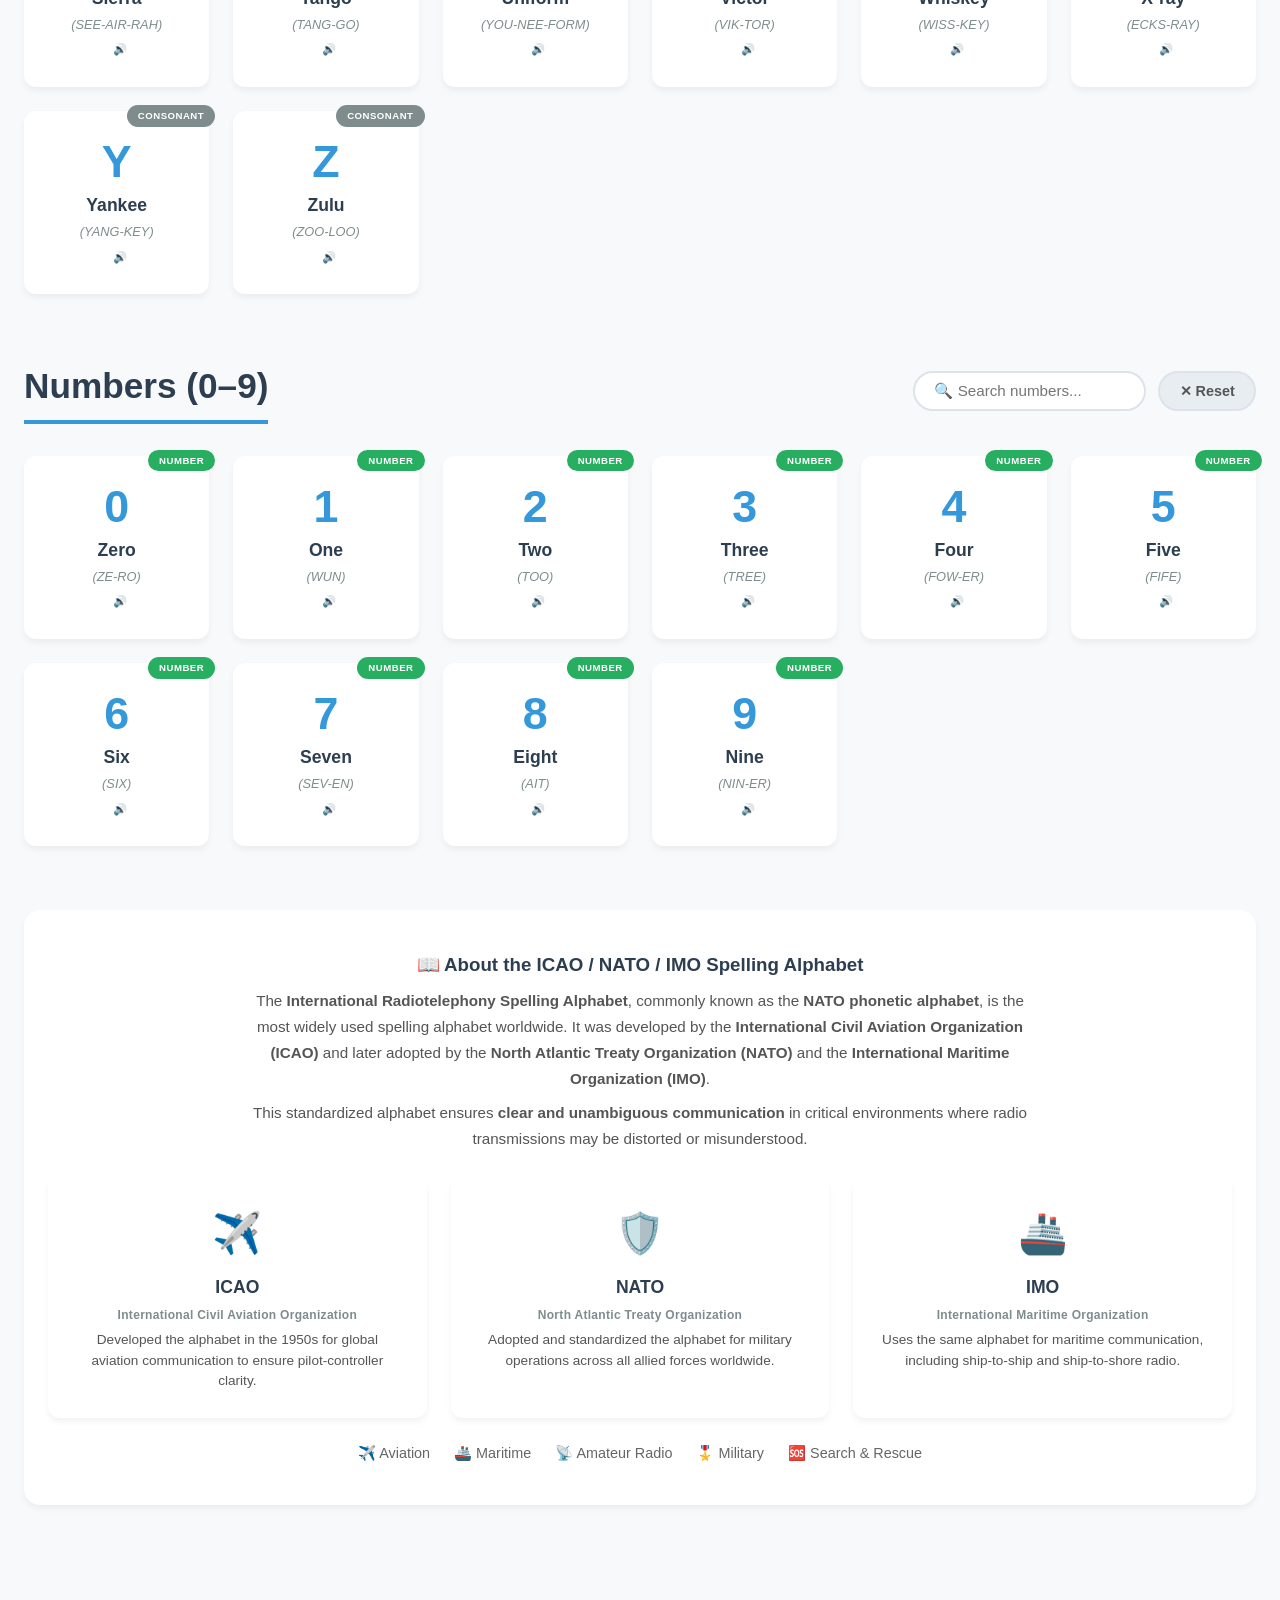
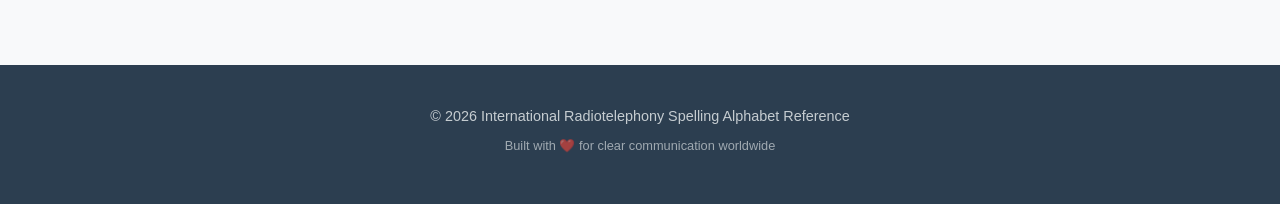
==== commit 2901b351: "Comment out footer links section Comment out the footer links section in the footer." ====
--- a/index.html
+++ b/index.html
@@ -754,13 +754,13 @@
     <footer>
         <p>&copy; 2026 International Radiotelephony Spelling Alphabet Reference</p>
         <p style="opacity: 0.6; font-size: 0.8rem;">Built with ❤️ for clear communication worldwide</p>
-        <div class="footer-links">
+        <!-- <div class="footer-links">
             <a href="#" onclick="event.preventDefault();">About</a>
             <a href="#" onclick="event.preventDefault();">ICAO</a>
             <a href="#" onclick="event.preventDefault();">NATO</a>
             <a href="#" onclick="event.preventDefault();">IMO</a>
             <a href="#" onclick="event.preventDefault();">GitHub</a>
-        </div>
+        </div> -->
     </footer>
 
     <!-- ===== TOAST NOTIFICATION ===== -->
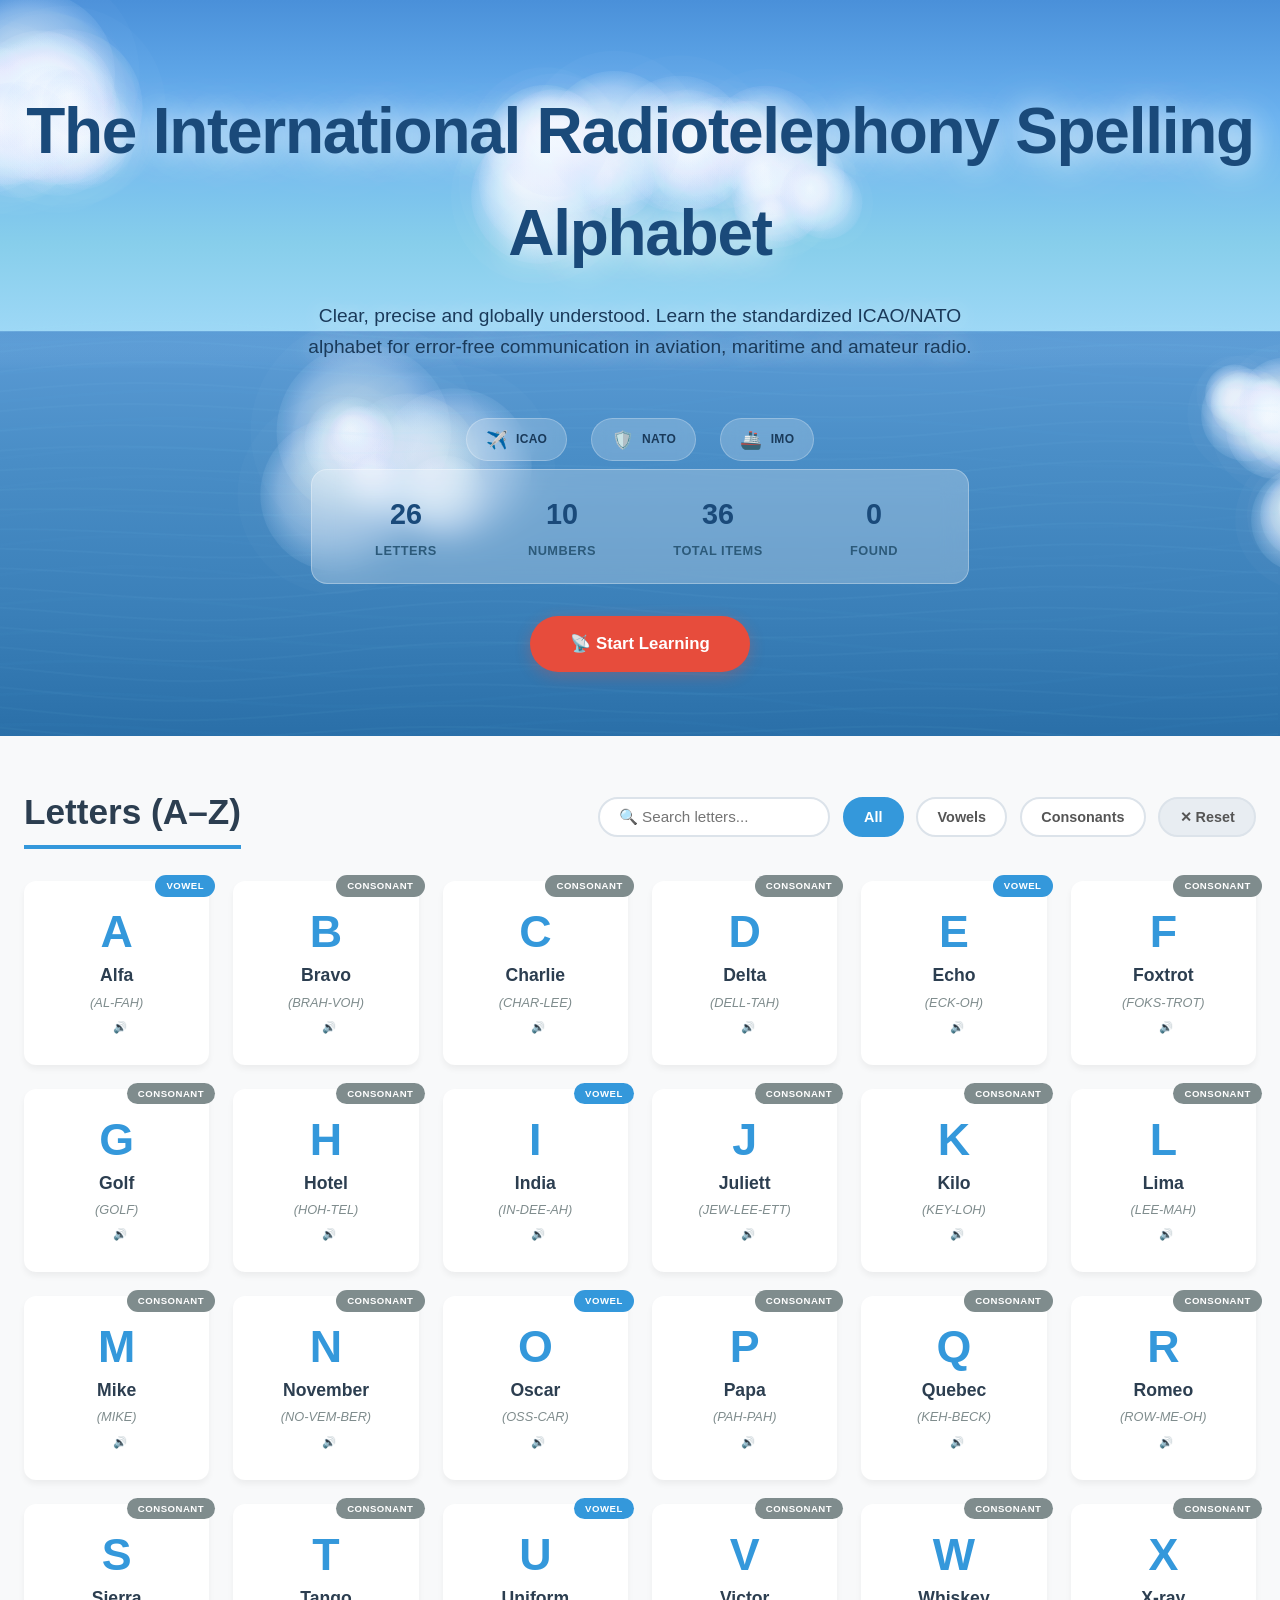
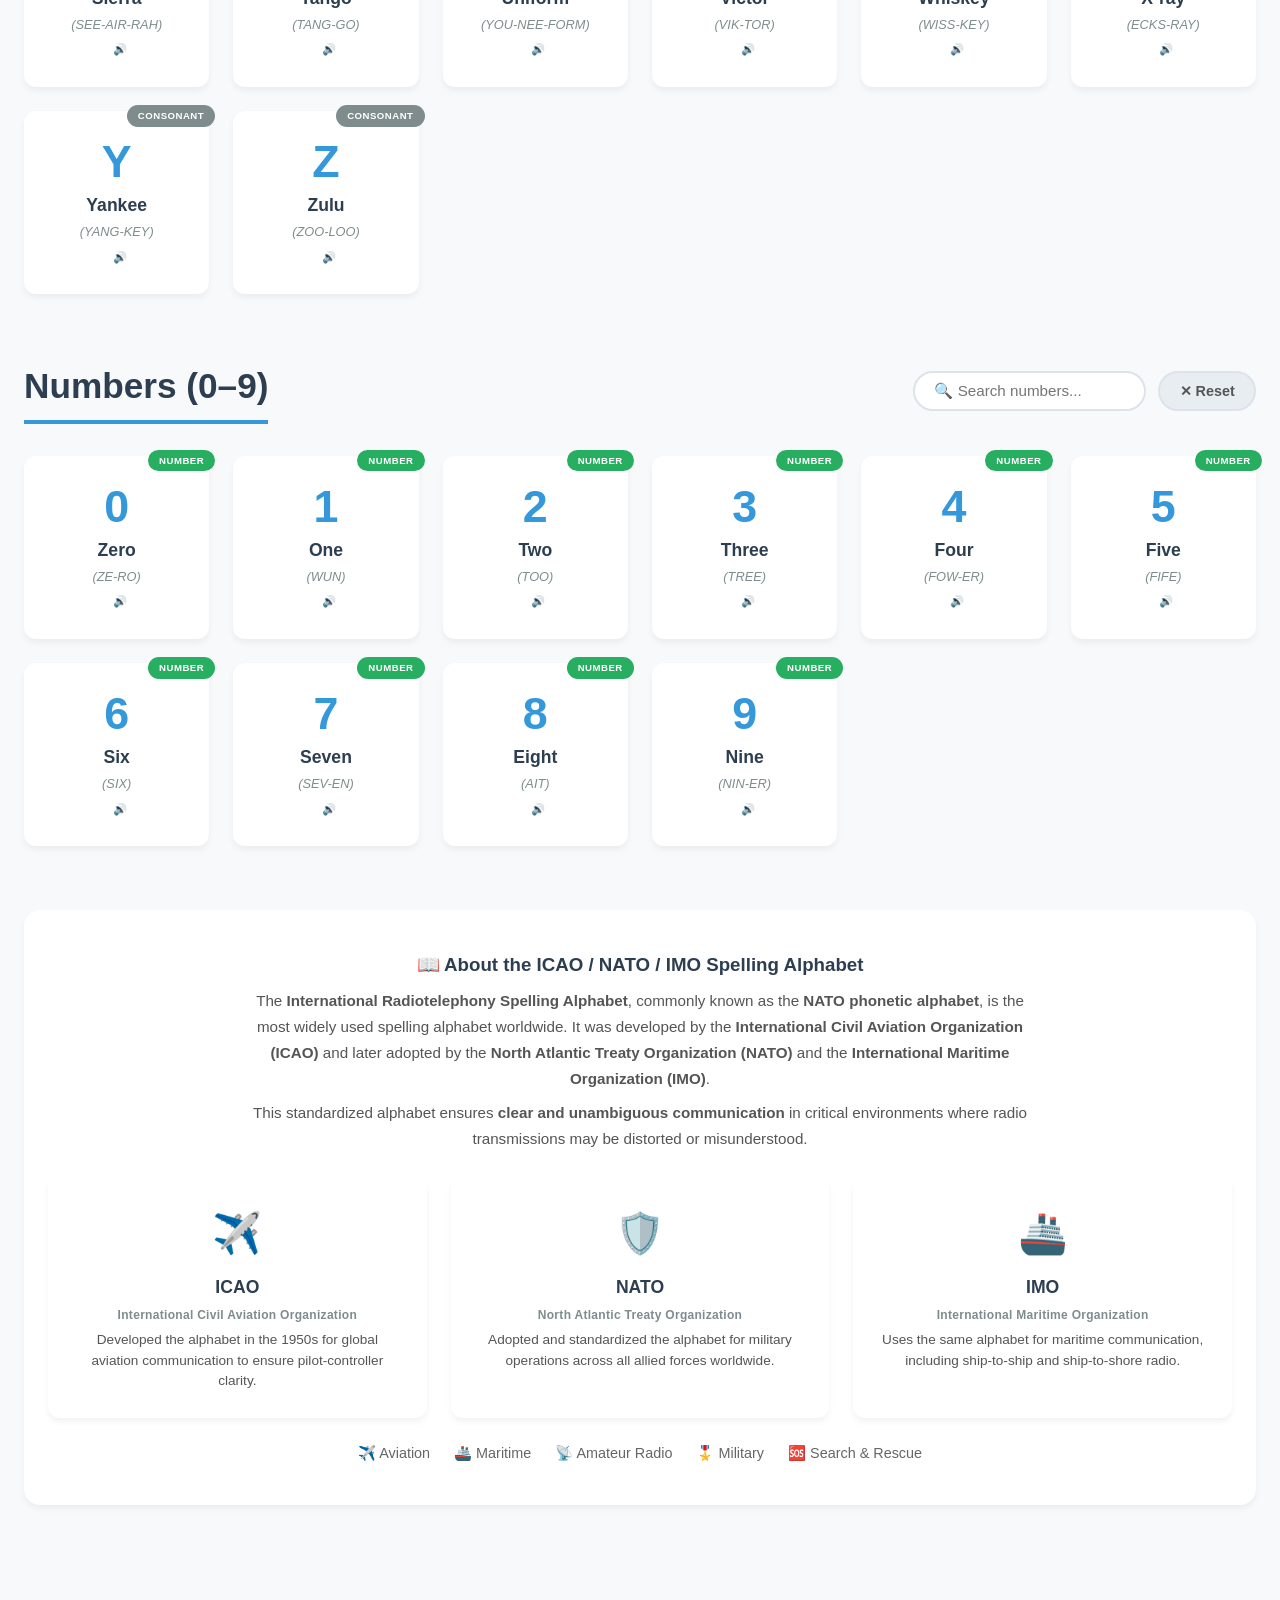
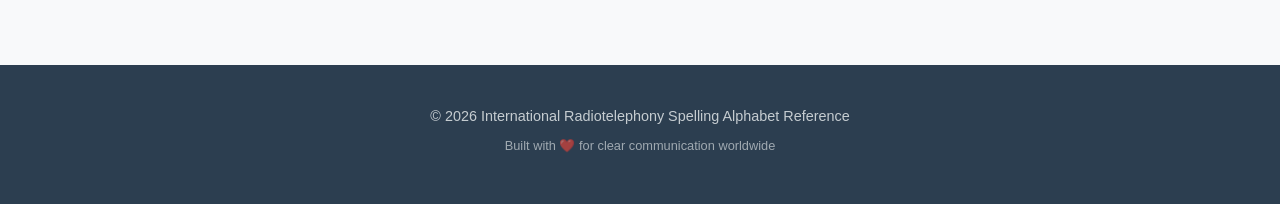
==== commit 175d7dd8: "Add PWA meta tags and service worker registration" ====
--- a/index.html
+++ b/index.html
@@ -4,6 +4,40 @@
     <meta charset="UTF-8" />
     <meta name="viewport" content="width=device-width, initial-scale=1.0" />
     <title>ICAO/NATO Spelling Alphabet - Interactive Reference</title>
+
+<!-- PWA Meta Tags -->
+<link rel="manifest" href="assets/icons/site.webmanifest" />
+<meta name="theme-color" content="#3498db" />
+<meta name="apple-mobile-web-app-capable" content="yes" />
+<meta name="apple-mobile-web-app-status-bar-style" content="black-translucent" />
+<meta name="apple-mobile-web-app-title" content="Funkalphabet" />
+
+<!-- Favicon & Icons -->
+<link rel="icon" type="image/png" sizes="16x16" href="assets/icons/favicon-16x16.png" />
+<link rel="icon" type="image/png" sizes="32x32" href="assets/icons/favicon-32x32.png" />
+<link rel="icon" type="image/x-icon" href="assets/icons/favicon.ico" />
+<link rel="apple-touch-icon" href="assets/icons/apple-touch-icon.png" />
+<link rel="apple-touch-icon" sizes="180x180" href="assets/icons/apple-touch-icon.png" />
+
+<!-- Android Chrome Icons -->
+<link rel="icon" type="image/png" sizes="192x192" href="assets/icons/android-chrome-192x192.png" />
+<link rel="icon" type="image/png" sizes="512x512" href="assets/icons/android-chrome-512x512.png" />
+
+<!-- Register Service Worker -->
+<script>
+  if ('serviceWorker' in navigator) {
+    window.addEventListener('load', function() {
+      navigator.serviceWorker.register('/sw.js')
+        .then(function(registration) {
+          console.log('Service Worker registered with scope:', registration.scope);
+        })
+        .catch(function(error) {
+          console.log('Service Worker registration failed:', error);
+        });
+    });
+  }
+</script>
+    
     <style>
         /* ===== CSS Reset & Base ===== */
         * {
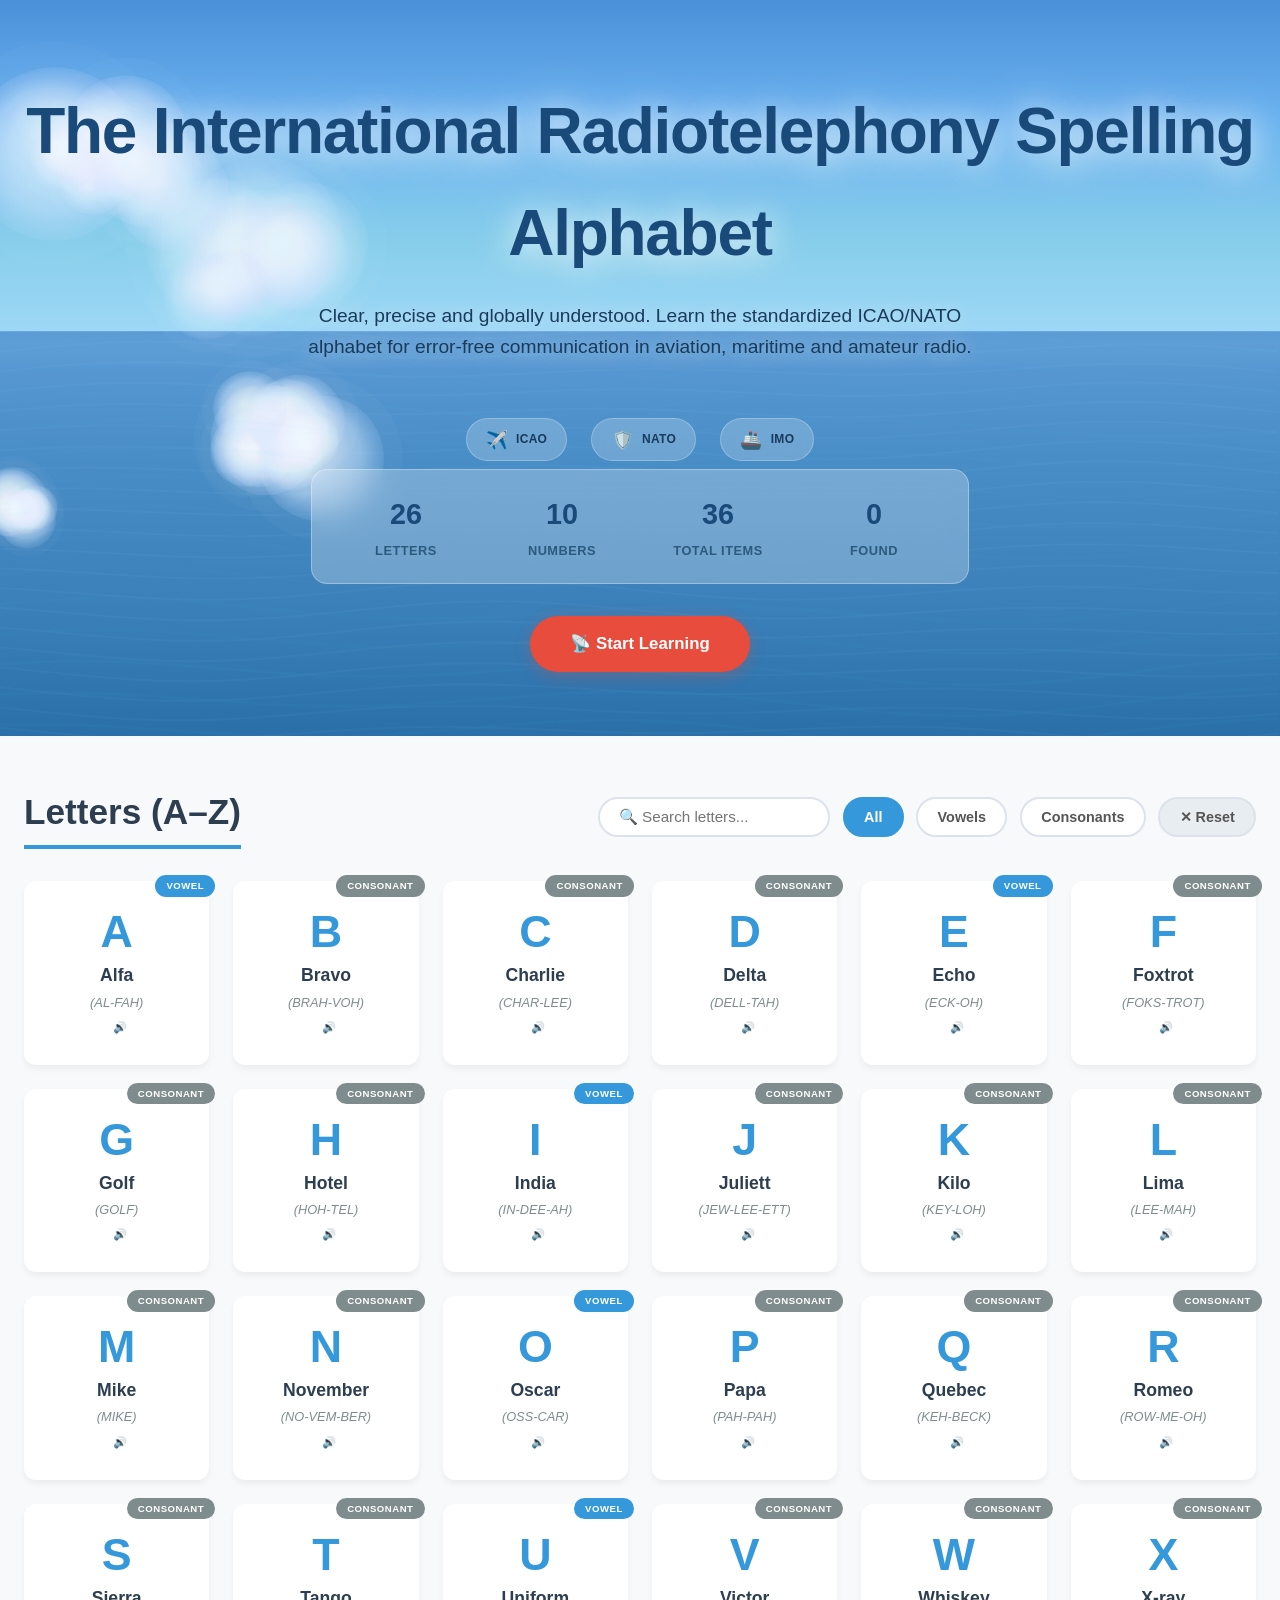
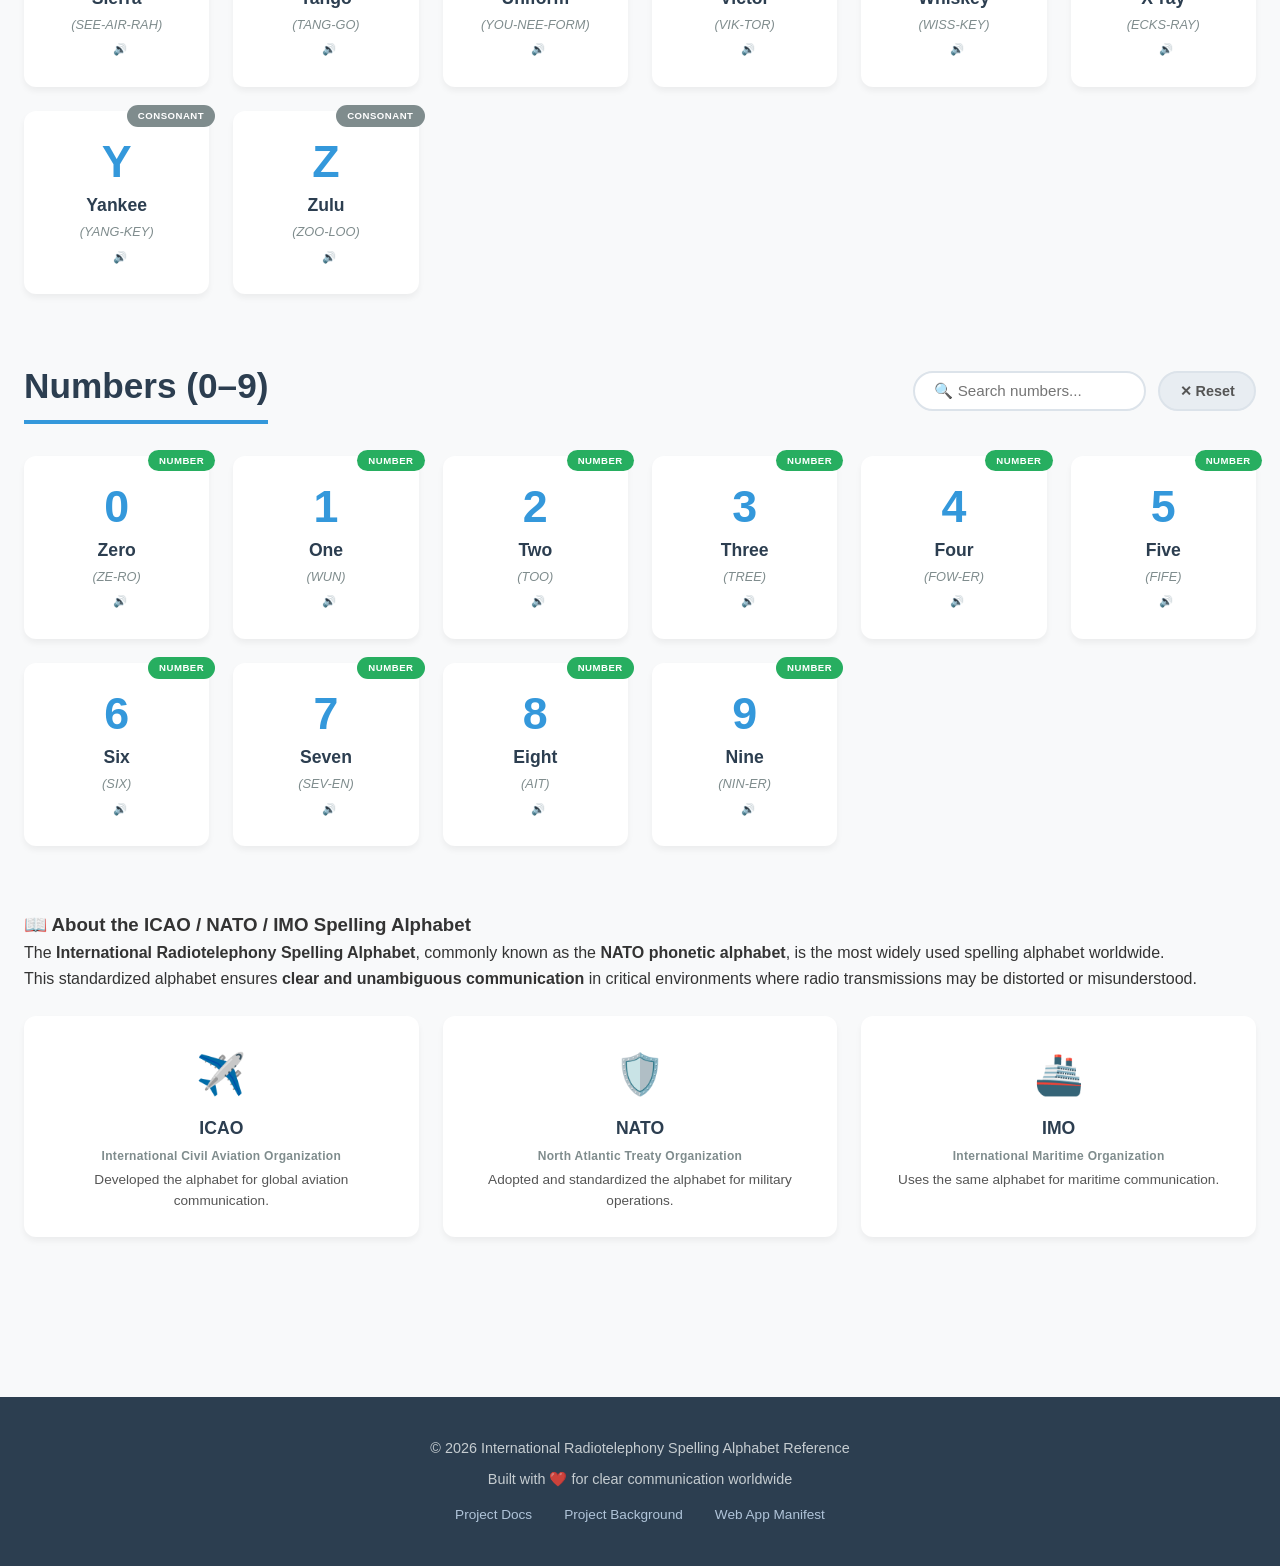
==== commit f9291c3b: "Pending changes exported from your codespace" ====
--- a/index.html
+++ b/index.html
@@ -4,686 +4,40 @@
     <meta charset="UTF-8" />
     <meta name="viewport" content="width=device-width, initial-scale=1.0" />
     <title>ICAO/NATO Spelling Alphabet - Interactive Reference</title>
+    <meta name="description" content="Interactive learning reference for the ICAO/NATO/IMO spelling alphabet." />
 
-<!-- PWA Meta Tags -->
-<link rel="manifest" href="assets/icons/site.webmanifest" />
-<meta name="theme-color" content="#3498db" />
-<meta name="apple-mobile-web-app-capable" content="yes" />
-<meta name="apple-mobile-web-app-status-bar-style" content="black-translucent" />
-<meta name="apple-mobile-web-app-title" content="Funkalphabet" />
+    <link rel="manifest" href="webmanifest.json" />
+    <meta name="theme-color" content="#3498db" />
+    <meta name="apple-mobile-web-app-capable" content="yes" />
+    <meta name="apple-mobile-web-app-status-bar-style" content="black-translucent" />
+    <meta name="apple-mobile-web-app-title" content="Funkalphabet" />
 
-<!-- Favicon & Icons -->
-<link rel="icon" type="image/png" sizes="16x16" href="assets/icons/favicon-16x16.png" />
-<link rel="icon" type="image/png" sizes="32x32" href="assets/icons/favicon-32x32.png" />
-<link rel="icon" type="image/x-icon" href="assets/icons/favicon.ico" />
-<link rel="apple-touch-icon" href="assets/icons/apple-touch-icon.png" />
-<link rel="apple-touch-icon" sizes="180x180" href="assets/icons/apple-touch-icon.png" />
+    <link rel="icon" type="image/png" sizes="16x16" href="assets/icons/favicon-16x16.png" />
+    <link rel="icon" type="image/png" sizes="32x32" href="assets/icons/favicon-32x32.png" />
+    <link rel="icon" type="image/x-icon" href="assets/icons/favicon.ico" />
+    <link rel="apple-touch-icon" href="assets/icons/apple-touch-icon.png" />
+    <link rel="apple-touch-icon" sizes="180x180" href="assets/icons/apple-touch-icon.png" />
+    <link rel="icon" type="image/png" sizes="192x192" href="assets/icons/android-chrome-192x192.png" />
+    <link rel="icon" type="image/png" sizes="512x512" href="assets/icons/android-chrome-512x512.png" />
 
-<!-- Android Chrome Icons -->
-<link rel="icon" type="image/png" sizes="192x192" href="assets/icons/android-chrome-192x192.png" />
-<link rel="icon" type="image/png" sizes="512x512" href="assets/icons/android-chrome-512x512.png" />
-
-<!-- Register Service Worker -->
-<script>
-  if ('serviceWorker' in navigator) {
-    window.addEventListener('load', function() {
-      navigator.serviceWorker.register('/sw.js')
-        .then(function(registration) {
-          console.log('Service Worker registered with scope:', registration.scope);
-        })
-        .catch(function(error) {
-          console.log('Service Worker registration failed:', error);
-        });
-    });
-  }
-</script>
-    
-    <style>
-        /* ===== CSS Reset & Base ===== */
-        * {
-            margin: 0;
-            padding: 0;
-            box-sizing: border-box;
-        }
-
-        :root {
-            --primary: #2c3e50;
-            --secondary: #3498db;
-            --accent: #e74c3c;
-            --light-bg: #f8f9fa;
-            --card-shadow: 0 4px 6px rgba(0, 0, 0, 0.05);
-            --card-shadow-hover: 0 8px 25px rgba(0, 0, 0, 0.12);
-            --transition: 0.3s cubic-bezier(0.4, 0, 0.2, 1);
-        }
-
-        body {
-            font-family: 'Segoe UI', Roboto, -apple-system, BlinkMacSystemFont, sans-serif;
-            line-height: 1.6;
-            color: #333;
-            background-color: var(--light-bg);
-        }
-
-        /* ===== Scrollbar ===== */
-        ::-webkit-scrollbar {
-            width: 10px;
-        }
-        ::-webkit-scrollbar-track {
-            background: #e8edf2;
-        }
-        ::-webkit-scrollbar-thumb {
-            background: var(--secondary);
-            border-radius: 5px;
-        }
-        ::-webkit-scrollbar-thumb:hover {
-            background: #2980b9;
-        }
-
-        /* ===== Header ===== */
-        header {
-            position: relative;
-            overflow: hidden;
-            text-align: center;
-            padding: 5rem 1.5rem 4rem;
-            min-height: 70vh;
-            display: flex;
-            flex-direction: column;
-            justify-content: center;
-            align-items: center;
-        }
-
-        header h1 {
-            position: relative;
-            z-index: 10;
-            font-size: clamp(2.2rem, 5vw, 4rem);
-            color: #1A4A7A;
-            margin-bottom: 1rem;
-            text-shadow: 0 2px 30px rgba(255, 255, 255, 0.8), 0 0 60px rgba(255, 255, 255, 0.4);
-            letter-spacing: -0.02em;
-        }
-
-        header p {
-            position: relative;
-            z-index: 10;
-            font-size: clamp(1rem, 1.5vw, 1.3rem);
-            max-width: 700px;
-            margin: 0 auto 2rem;
-            color: #1A3A5A;
-            text-shadow: 0 1px 20px rgba(255, 255, 255, 0.7);
-        }
-
-        .cta-button {
-            position: relative;
-            z-index: 10;
-            display: inline-block;
-            background: var(--accent);
-            color: #fff;
-            padding: 0.9rem 2.5rem;
-            text-decoration: none;
-            font-weight: 600;
-            border-radius: 50px;
-            transition: var(--transition);
-            box-shadow: 0 4px 15px rgba(231, 76, 60, 0.3);
-            border: none;
-            cursor: pointer;
-            font-size: 1.05rem;
-        }
-
-        .cta-button:hover {
-            background: #c0392b;
-            transform: translateY(-2px);
-            box-shadow: 0 8px 25px rgba(231, 76, 60, 0.4);
-        }
-
-        /* Header Canvas for Clouds & Waves */
-        header canvas {
-            position: absolute;
-            top: 0;
-            left: 0;
-            width: 100%;
-            height: 100%;
-            pointer-events: none;
-            z-index: 1;
-        }
-
-        /* ===== Stats Bar ===== */
-        .stats-bar {
-            display: grid;
-            grid-template-columns: repeat(auto-fit, minmax(140px, 1fr));
-            gap: 1rem;
-            max-width: 800px;
-            margin: 0 auto 2rem;
-            position: relative;
-            z-index: 10;
-            background: rgba(255, 255, 255, 0.25);
-            backdrop-filter: blur(12px);
-            -webkit-backdrop-filter: blur(12px);
-            border-radius: 16px;
-            padding: 1rem 1.5rem;
-            border: 1px solid rgba(255, 255, 255, 0.3);
-        }
-
-        .stat-item {
-            text-align: center;
-            padding: 0.3rem 0;
-        }
-
-        .stat-item .stat-number {
-            font-size: 1.8rem;
-            font-weight: 700;
-            color: #1A4A7A;
-            display: block;
-        }
-
-        .stat-item .stat-label {
-            font-size: 0.8rem;
-            color: #2C5A7A;
-            text-transform: uppercase;
-            letter-spacing: 0.5px;
-            font-weight: 600;
-        }
-
-        /* ===== Main Content ===== */
-        main {
-            max-width: 1280px;
-            margin: 0 auto;
-            padding: 3rem 1.5rem 4rem;
-        }
-
-        .section-container {
-            margin-bottom: 4rem;
-        }
-
-        .section-header {
-            display: flex;
-            align-items: center;
-            justify-content: space-between;
-            flex-wrap: wrap;
-            gap: 1rem;
-            margin-bottom: 2rem;
-        }
-
-        .section-title {
-            font-size: clamp(1.6rem, 3vw, 2.2rem);
-            color: var(--primary);
-            padding-bottom: 0.3rem;
-            border-bottom: 4px solid var(--secondary);
-            display: inline-block;
-        }
-
-        .section-controls {
-            display: flex;
-            gap: 0.8rem;
-            flex-wrap: wrap;
-        }
-
-        .search-input {
-            padding: 0.6rem 1.2rem;
-            border: 2px solid #dce3ea;
-            border-radius: 30px;
-            font-size: 0.95rem;
-            outline: none;
-            transition: var(--transition);
-            background: white;
-            min-width: 200px;
-        }
-
-        .search-input:focus {
-            border-color: var(--secondary);
-            box-shadow: 0 0 0 3px rgba(52, 152, 219, 0.15);
-        }
-
-        .filter-btn {
-            padding: 0.6rem 1.2rem;
-            border: 2px solid #dce3ea;
-            border-radius: 30px;
-            background: white;
-            cursor: pointer;
-            font-weight: 600;
-            font-size: 0.9rem;
-            transition: var(--transition);
-            color: #555;
-        }
-
-        .filter-btn:hover {
-            border-color: var(--secondary);
-            color: var(--secondary);
-        }
-
-        .filter-btn.active {
-            background: var(--secondary);
-            color: white;
-            border-color: var(--secondary);
-        }
-
-        .filter-btn.active:hover {
-            background: #2980b9;
-        }
-
-        .filter-btn.reset-btn {
-            background: #e8edf2;
-            border-color: #dce3ea;
-        }
-
-        .filter-btn.reset-btn:hover {
-            background: #d5dce4;
-        }
-
-        /* ===== Grid ===== */
-        .grid {
-            display: grid;
-            grid-template-columns: repeat(auto-fill, minmax(160px, 1fr));
-            gap: 1.5rem;
-        }
-
-        .grid.numbers-grid {
-            grid-template-columns: repeat(auto-fill, minmax(180px, 1fr));
-        }
-
-        /* ===== Cards ===== */
-        .card {
-            background: white;
-            border-radius: 12px;
-            padding: 1.5rem 1rem;
-            text-align: center;
-            box-shadow: var(--card-shadow);
-            transition: var(--transition);
-            border: 2px solid transparent;
-            cursor: pointer;
-            position: relative;
-        }
-
-        .card:hover {
-            transform: translateY(-6px) scale(1.02);
-            box-shadow: var(--card-shadow-hover);
-            border-color: var(--secondary);
-        }
-
-        .card .letter {
-            font-size: 2.8rem;
-            font-weight: 700;
-            color: var(--secondary);
-            margin-bottom: 0.3rem;
-            line-height: 1.1;
-        }
-
-        .card .word {
-            font-size: 1.1rem;
-            font-weight: 600;
-            color: var(--primary);
-            margin-bottom: 0.2rem;
-        }
-
-        .card .pronunciation {
-            font-size: 0.8rem;
-            color: #7f8c8d;
-            font-style: italic;
-        }
-
-        .card .card-badge {
-            position: absolute;
-            top: -8px;
-            right: -8px;
-            background: var(--secondary);
-            color: white;
-            font-size: 0.6rem;
-            font-weight: 700;
-            padding: 0.2rem 0.7rem;
-            border-radius: 20px;
-            text-transform: uppercase;
-            letter-spacing: 0.5px;
-        }
-
-        .card .card-badge.number-badge {
-            background: #27ae60;
-        }
-
-        .card.found {
-            border-color: #27ae60;
-            background: #f0fff4;
-        }
-
-        .card.hidden {
-            display: none;
-        }
-
-        /* ===== Sound Indicator ===== */
-        .sound-indicator {
-            display: inline-block;
-            margin-left: 6px;
-            font-size: 0.7rem;
-            color: #7f8c8d;
-            transition: var(--transition);
-        }
-
-        .card:hover .sound-indicator {
-            color: var(--secondary);
-        }
-
-        /* ===== Notification Toast ===== */
-        .toast {
-            position: fixed;
-            bottom: 30px;
-            right: 30px;
-            background: var(--primary);
-            color: white;
-            padding: 1rem 2rem;
-            border-radius: 12px;
-            box-shadow: 0 10px 40px rgba(0, 0, 0, 0.2);
-            transform: translateY(120px);
-            opacity: 0;
-            transition: var(--transition);
-            z-index: 9999;
-            font-weight: 500;
-            max-width: 380px;
-        }
-
-        .toast.show {
-            transform: translateY(0);
-            opacity: 1;
-        }
-
-        .toast .toast-highlight {
-            color: #f1c40f;
-            font-weight: 700;
-        }
-
-        /* ===== Footer ===== */
-        footer {
-            background: var(--primary);
-            color: #ecf0f1;
-            text-align: center;
-            padding: 2.5rem 1.5rem;
-            margin-top: 2rem;
-        }
-
-        footer p {
-            margin-bottom: 0.5rem;
-            font-size: 0.9rem;
-            opacity: 0.8;
-        }
-
-        footer .footer-links {
-            display: flex;
-            justify-content: center;
-            gap: 2rem;
-            flex-wrap: wrap;
-            margin-top: 0.8rem;
-        }
-
-        footer .footer-links a {
-            color: #b0c4d9;
-            text-decoration: none;
-            font-size: 0.85rem;
-            transition: var(--transition);
-        }
-
-        footer .footer-links a:hover {
-            color: white;
-        }
-
-        /* ===== Audio Status Indicator ===== */
-        .audio-status {
-            position: fixed;
-            top: 20px;
-            right: 20px;
-            background: rgba(44, 62, 80, 0.9);
-            color: white;
-            padding: 0.5rem 1rem;
-            border-radius: 30px;
-            font-size: 0.8rem;
-            z-index: 9998;
-            backdrop-filter: blur(8px);
-            display: flex;
-            align-items: center;
-            gap: 8px;
-            opacity: 0;
-            transition: var(--transition);
-        }
-
-        .audio-status.show {
-            opacity: 1;
-        }
-
-        .audio-status .dot {
-            width: 8px;
-            height: 8px;
-            border-radius: 50%;
-            background: #2ecc71;
-            display: inline-block;
-            animation: pulse-dot 1.5s ease-in-out infinite;
-        }
-
-        @keyframes pulse-dot {
-            0%,
-            100% {
-                opacity: 1;
-                transform: scale(1);
-            }
-            50% {
-                opacity: 0.3;
-                transform: scale(0.8);
-            }
-        }
-
-        /* ===== Organization Badges ===== */
-        .org-badges {
-            display: flex;
-            justify-content: center;
-            gap: 1.5rem;
-            flex-wrap: wrap;
-            margin: 1.5rem 0 0.5rem;
-            position: relative;
-            z-index: 10;
-        }
-
-        .org-badge {
-            display: inline-flex;
-            align-items: center;
-            gap: 0.5rem;
-            background: rgba(255, 255, 255, 0.2);
-            backdrop-filter: blur(8px);
-            -webkit-backdrop-filter: blur(8px);
-            padding: 0.4rem 1.2rem;
-            border-radius: 30px;
-            border: 1px solid rgba(255, 255, 255, 0.25);
-            font-size: 0.75rem;
-            font-weight: 600;
-            color: #1A3A5A;
-            letter-spacing: 0.3px;
-            transition: var(--transition);
-        }
-
-        .org-badge:hover {
-            background: rgba(255, 255, 255, 0.35);
-            transform: translateY(-2px);
-            box-shadow: 0 4px 15px rgba(0, 0, 0, 0.08);
-        }
-
-        .org-badge .org-icon {
-            font-size: 1.1rem;
-        }
-
-        /* ===== About Section Enhanced ===== */
-        .about-grid {
-            display: grid;
-            grid-template-columns: repeat(auto-fit, minmax(200px, 1fr));
-            gap: 1.5rem;
-            margin-top: 1.5rem;
-        }
-
-        .about-card {
-            background: white;
-            border-radius: 12px;
-            padding: 1.5rem;
-            text-align: center;
-            box-shadow: var(--card-shadow);
-            border: 2px solid transparent;
-            transition: var(--transition);
-        }
-
-        .about-card:hover {
-            border-color: var(--secondary);
-            box-shadow: var(--card-shadow-hover);
-            transform: translateY(-3px);
-        }
-
-        .about-card .org-icon-large {
-            font-size: 2.5rem;
-            margin-bottom: 0.5rem;
-            display: block;
-        }
-
-        .about-card h4 {
-            color: var(--primary);
-            font-size: 1.1rem;
-            margin-bottom: 0.3rem;
-        }
-
-        .about-card .org-full {
-            font-size: 0.75rem;
-            color: #7f8c8d;
-            font-weight: 600;
-            letter-spacing: 0.3px;
-            margin-bottom: 0.3rem;
-        }
-
-        .about-card p {
-            font-size: 0.85rem;
-            color: #555;
-            line-height: 1.5;
-        }
-
-        /* ===== Responsive ===== */
-        @media (max-width: 768px) {
-            header {
-                padding: 3rem 1rem 2.5rem;
-                min-height: 60vh;
-            }
-
-            .stats-bar {
-                grid-template-columns: repeat(2, 1fr);
-                padding: 0.8rem 1rem;
-            }
-
-            .section-header {
-                flex-direction: column;
-                align-items: stretch;
-            }
-
-            .section-controls {
-                flex-direction: column;
-            }
-
-            .search-input {
-                min-width: unset;
-                width: 100%;
-            }
-
-            .grid {
-                grid-template-columns: repeat(auto-fill, minmax(120px, 1fr));
-                gap: 1rem;
-            }
-
-            .grid.numbers-grid {
-                grid-template-columns: repeat(auto-fill, minmax(140px, 1fr));
-            }
-
-            .card {
-                padding: 1rem 0.8rem;
-            }
-
-            .card .letter {
-                font-size: 2.2rem;
-            }
-
-            .card .word {
-                font-size: 0.95rem;
-            }
-
-            .toast {
-                left: 20px;
-                right: 20px;
-                bottom: 20px;
-                font-size: 0.9rem;
-                padding: 0.8rem 1.2rem;
-            }
-
-            .org-badges {
-                gap: 0.8rem;
-            }
-
-            .org-badge {
-                font-size: 0.65rem;
-                padding: 0.3rem 0.8rem;
-            }
-
-            .about-grid {
-                grid-template-columns: 1fr;
-            }
-        }
-
-        @media (max-width: 480px) {
-            .stats-bar {
-                grid-template-columns: 1fr 1fr;
-                gap: 0.5rem;
-            }
-
-            .stat-item .stat-number {
-                font-size: 1.4rem;
-            }
-
-            .grid {
-                grid-template-columns: repeat(auto-fill, minmax(100px, 1fr));
-                gap: 0.8rem;
-            }
-
-            .grid.numbers-grid {
-                grid-template-columns: repeat(auto-fill, minmax(120px, 1fr));
-            }
-
-            .card .letter {
-                font-size: 1.8rem;
-            }
-
-            .card .word {
-                font-size: 0.85rem;
-            }
-        }
-
-        /* ===== Utility ===== */
-        .sr-only {
-            position: absolute;
-            width: 1px;
-            height: 1px;
-            padding: 0;
-            margin: -1px;
-            overflow: hidden;
-            clip: rect(0, 0, 0, 0);
-            border: 0;
-        }
-    </style>
+    <link rel="stylesheet" href="assets/css/styles.css" />
 </head>
 <body>
-
-    <!-- ===== AUDIO STATUS INDICATOR ===== -->
     <div class="audio-status" id="audioStatus">
         <span class="dot"></span>
         <span>Speaking...</span>
     </div>
 
-    <!-- ===== HEADER ===== -->
     <header id="header">
         <h1>The International Radiotelephony Spelling Alphabet</h1>
         <p>Clear, precise and globally understood. Learn the standardized ICAO/NATO alphabet for error-free communication in aviation, maritime and amateur radio.</p>
 
-        <!-- Organization Badges -->
         <div class="org-badges">
             <span class="org-badge"><span class="org-icon">✈️</span> ICAO</span>
             <span class="org-badge"><span class="org-icon">🛡️</span> NATO</span>
             <span class="org-badge"><span class="org-icon">🚢</span> IMO</span>
         </div>
 
-        <!-- Stats Bar -->
         <div class="stats-bar" id="statsBar">
             <div class="stat-item">
                 <span class="stat-number" id="totalLetters">26</span>
@@ -706,11 +60,8 @@
         <a href="#alphabet" class="cta-button">📡 Start Learning</a>
     </header>
 
-    <!-- ===== MAIN ===== -->
     <main>
-
-        <!-- ===== ALPHABET SECTION ===== -->
-        <div class="section-container" id="alphabet">
+        <section class="section-container" id="alphabet">
             <div class="section-header">
                 <h2 class="section-title">Letters (A–Z)</h2>
                 <div class="section-controls">
@@ -722,10 +73,9 @@
                 </div>
             </div>
             <div class="grid" id="letterGrid"></div>
-        </div>
+        </section>
 
-        <!-- ===== NUMBERS SECTION ===== -->
-        <div class="section-container" id="numbers">
+        <section class="section-container" id="numbers">
             <div class="section-header">
                 <h2 class="section-title">Numbers (0–9)</h2>
                 <div class="section-controls">
@@ -734,611 +84,48 @@
                 </div>
             </div>
             <div class="grid numbers-grid" id="numberGrid"></div>
-        </div>
+        </section>
 
-        <!-- ===== ABOUT / INFO with ORGANIZATIONS ===== -->
-        <div class="section-container" style="text-align: center; background: white; padding: 2.5rem 1.5rem; border-radius: 16px; box-shadow: var(--card-shadow);">
-            <h3 style="color: var(--primary); margin-bottom: 0.5rem;">📖 About the ICAO / NATO / IMO Spelling Alphabet</h3>
-            <p style="max-width: 800px; margin: 0 auto 0.5rem; color: #555; font-size: 0.95rem; line-height: 1.7;">
-                The <strong>International Radiotelephony Spelling Alphabet</strong>, commonly known as the 
-                <strong>NATO phonetic alphabet</strong>, is the most widely used spelling alphabet worldwide. 
-                It was developed by the <strong>International Civil Aviation Organization (ICAO)</strong> 
-                and later adopted by the <strong>North Atlantic Treaty Organization (NATO)</strong> and the 
-                <strong>International Maritime Organization (IMO)</strong>.
-            </p>
-            <p style="max-width: 800px; margin: 0 auto 1rem; color: #555; font-size: 0.95rem; line-height: 1.7;">
-                This standardized alphabet ensures <strong>clear and unambiguous communication</strong> 
-                in critical environments where radio transmissions may be distorted or misunderstood.
-            </p>
+        <section class="section-container about-section" id="about">
+            <h3>📖 About the ICAO / NATO / IMO Spelling Alphabet</h3>
+            <p>The <strong>International Radiotelephony Spelling Alphabet</strong>, commonly known as the <strong>NATO phonetic alphabet</strong>, is the most widely used spelling alphabet worldwide.</p>
+            <p>This standardized alphabet ensures <strong>clear and unambiguous communication</strong> in critical environments where radio transmissions may be distorted or misunderstood.</p>
 
-            <!-- Organization Cards -->
             <div class="about-grid">
                 <div class="about-card">
                     <span class="org-icon-large">✈️</span>
                     <h4>ICAO</h4>
                     <div class="org-full">International Civil Aviation Organization</div>
-                    <p>Developed the alphabet in the 1950s for global aviation communication to ensure pilot-controller clarity.</p>
+                    <p>Developed the alphabet for global aviation communication.</p>
                 </div>
                 <div class="about-card">
                     <span class="org-icon-large">🛡️</span>
                     <h4>NATO</h4>
                     <div class="org-full">North Atlantic Treaty Organization</div>
-                    <p>Adopted and standardized the alphabet for military operations across all allied forces worldwide.</p>
+                    <p>Adopted and standardized the alphabet for military operations.</p>
                 </div>
                 <div class="about-card">
                     <span class="org-icon-large">🚢</span>
                     <h4>IMO</h4>
                     <div class="org-full">International Maritime Organization</div>
-                    <p>Uses the same alphabet for maritime communication, including ship-to-ship and ship-to-shore radio.</p>
+                    <p>Uses the same alphabet for maritime communication.</p>
                 </div>
             </div>
-
-            <div style="margin-top: 1.5rem; display: flex; justify-content: center; gap: 1.5rem; flex-wrap: wrap; font-size: 0.9rem; color: #666;">
-                <span>✈️ Aviation</span>
-                <span>🚢 Maritime</span>
-                <span>📡 Amateur Radio</span>
-                <span>🎖️ Military</span>
-                <span>🆘 Search &amp; Rescue</span>
-            </div>
-        </div>
-
+        </section>
     </main>
 
-    <!-- ===== FOOTER ===== -->
     <footer>
         <p>&copy; 2026 International Radiotelephony Spelling Alphabet Reference</p>
-        <p style="opacity: 0.6; font-size: 0.8rem;">Built with ❤️ for clear communication worldwide</p>
-        <!-- <div class="footer-links">
-            <a href="#" onclick="event.preventDefault();">About</a>
-            <a href="#" onclick="event.preventDefault();">ICAO</a>
-            <a href="#" onclick="event.preventDefault();">NATO</a>
-            <a href="#" onclick="event.preventDefault();">IMO</a>
-            <a href="#" onclick="event.preventDefault();">GitHub</a>
-        </div> -->
+        <p class="footer-note">Built with ❤️ for clear communication worldwide</p>
+        <div class="footer-links">
+            <a href="README.md">Project Docs</a>
+            <a href="info.md">Project Background</a>
+            <a href="webmanifest.json">Web App Manifest</a>
+        </div>
     </footer>
 
-    <!-- ===== TOAST NOTIFICATION ===== -->
     <div class="toast" id="toast"></div>
 
-    <script>
-        // ============================================================
-        //  DATA — JSON Arrays
-        // ============================================================
-
-        const LETTERS_DATA = [
-            { letter: 'A', word: 'Alfa', pronunciation: '(AL-FAH)', type: 'vowel' },
-            { letter: 'B', word: 'Bravo', pronunciation: '(BRAH-VOH)', type: 'consonant' },
-            { letter: 'C', word: 'Charlie', pronunciation: '(CHAR-LEE)', type: 'consonant' },
-            { letter: 'D', word: 'Delta', pronunciation: '(DELL-TAH)', type: 'consonant' },
-            { letter: 'E', word: 'Echo', pronunciation: '(ECK-OH)', type: 'vowel' },
-            { letter: 'F', word: 'Foxtrot', pronunciation: '(FOKS-TROT)', type: 'consonant' },
-            { letter: 'G', word: 'Golf', pronunciation: '(GOLF)', type: 'consonant' },
-            { letter: 'H', word: 'Hotel', pronunciation: '(HOH-TEL)', type: 'consonant' },
-            { letter: 'I', word: 'India', pronunciation: '(IN-DEE-AH)', type: 'vowel' },
-            { letter: 'J', word: 'Juliett', pronunciation: '(JEW-LEE-ETT)', type: 'consonant' },
-            { letter: 'K', word: 'Kilo', pronunciation: '(KEY-LOH)', type: 'consonant' },
-            { letter: 'L', word: 'Lima', pronunciation: '(LEE-MAH)', type: 'consonant' },
-            { letter: 'M', word: 'Mike', pronunciation: '(MIKE)', type: 'consonant' },
-            { letter: 'N', word: 'November', pronunciation: '(NO-VEM-BER)', type: 'consonant' },
-            { letter: 'O', word: 'Oscar', pronunciation: '(OSS-CAR)', type: 'vowel' },
-            { letter: 'P', word: 'Papa', pronunciation: '(PAH-PAH)', type: 'consonant' },
-            { letter: 'Q', word: 'Quebec', pronunciation: '(KEH-BECK)', type: 'consonant' },
-            { letter: 'R', word: 'Romeo', pronunciation: '(ROW-ME-OH)', type: 'consonant' },
-            { letter: 'S', word: 'Sierra', pronunciation: '(SEE-AIR-RAH)', type: 'consonant' },
-            { letter: 'T', word: 'Tango', pronunciation: '(TANG-GO)', type: 'consonant' },
-            { letter: 'U', word: 'Uniform', pronunciation: '(YOU-NEE-FORM)', type: 'vowel' },
-            { letter: 'V', word: 'Victor', pronunciation: '(VIK-TOR)', type: 'consonant' },
-            { letter: 'W', word: 'Whiskey', pronunciation: '(WISS-KEY)', type: 'consonant' },
-            { letter: 'X', word: 'X-ray', pronunciation: '(ECKS-RAY)', type: 'consonant' },
-            { letter: 'Y', word: 'Yankee', pronunciation: '(YANG-KEY)', type: 'consonant' },
-            { letter: 'Z', word: 'Zulu', pronunciation: '(ZOO-LOO)', type: 'consonant' }
-        ];
-
-        const NUMBERS_DATA = [
-            { number: '0', word: 'Zero', pronunciation: '(ZE-RO)' },
-            { number: '1', word: 'One', pronunciation: '(WUN)' },
-            { number: '2', word: 'Two', pronunciation: '(TOO)' },
-            { number: '3', word: 'Three', pronunciation: '(TREE)' },
-            { number: '4', word: 'Four', pronunciation: '(FOW-ER)' },
-            { number: '5', word: 'Five', pronunciation: '(FIFE)' },
-            { number: '6', word: 'Six', pronunciation: '(SIX)' },
-            { number: '7', word: 'Seven', pronunciation: '(SEV-EN)' },
-            { number: '8', word: 'Eight', pronunciation: '(AIT)' },
-            { number: '9', word: 'Nine', pronunciation: '(NIN-ER)' }
-        ];
-
-        // ============================================================
-        //  STATE
-        // ============================================================
-
-        const state = {
-            letterFilter: 'all',
-            letterSearch: '',
-            numberSearch: '',
-            foundLetters: new Set(),
-        };
-
-        // ============================================================
-        //  DOM REFS
-        // ============================================================
-
-        const letterGrid = document.getElementById('letterGrid');
-        const numberGrid = document.getElementById('numberGrid');
-        const searchLetters = document.getElementById('searchLetters');
-        const searchNumbers = document.getElementById('searchNumbers');
-        const filterBtns = document.querySelectorAll('[data-filter]');
-        const resetLettersBtn = document.getElementById('resetLetters');
-        const resetNumbersBtn = document.getElementById('resetNumbers');
-        const toast = document.getElementById('toast');
-        const foundCountEl = document.getElementById('foundCount');
-        const audioStatus = document.getElementById('audioStatus');
-
-        // ============================================================
-        //  SPEECH SYNTHESIS
-        // ============================================================
-
-        let currentUtterance = null;
-        let audioStatusTimeout = null;
-
-        function speakText(text, rate = 0.9) {
-            if (!('speechSynthesis' in window)) {
-                console.warn('⚠️ Speech Synthesis not supported.');
-                return;
-            }
-
-            if (window.speechSynthesis.speaking) {
-                window.speechSynthesis.cancel();
-            }
-
-            const cleanText = text.replace(/[\(\)\-]/g, '').trim();
-            if (!cleanText) return;
-
-            const utterance = new SpeechSynthesisUtterance(cleanText);
-            utterance.lang = 'en-US';
-            utterance.rate = rate;
-            utterance.pitch = 1.0;
-            utterance.volume = 1.0;
-
-            showAudioStatus(true);
-
-            utterance.onend = () => showAudioStatus(false);
-            utterance.onerror = () => showAudioStatus(false);
-
-            currentUtterance = utterance;
-            window.speechSynthesis.speak(utterance);
-        }
-
-        function showAudioStatus(show) {
-            clearTimeout(audioStatusTimeout);
-            if (show) {
-                audioStatus.classList.add('show');
-            } else {
-                audioStatus.classList.remove('show');
-            }
-        }
-
-        // ============================================================
-        //  RENDER FUNCTIONS
-        // ============================================================
-
-        function renderLetters() {
-            const filtered = LETTERS_DATA.filter(item => {
-                if (state.letterFilter === 'vowels' && item.type !== 'vowel') return false;
-                if (state.letterFilter === 'consonants' && item.type !== 'consonant') return false;
-                const q = state.letterSearch.toLowerCase();
-                if (q) {
-                    return item.letter.toLowerCase().includes(q) ||
-                        item.word.toLowerCase().includes(q);
-                }
-                return true;
-            });
-
-            letterGrid.innerHTML = filtered.map(item => {
-                const isFound = state.foundLetters.has(item.letter);
-                const foundClass = isFound ? 'found' : '';
-                const badge = item.type === 'vowel' ?
-                    '<span class="card-badge">Vowel</span>' :
-                    '<span class="card-badge" style="background:#7f8c8d;">Consonant</span>';
-                return `
-                    <div class="card ${foundClass}" data-letter="${item.letter}" data-word="${item.word}" data-type="${item.type}" role="button" tabindex="0" aria-label="${item.letter} for ${item.word}">
-                        ${badge}
-                        <div class="letter">${item.letter}</div>
-                        <div class="word">${item.word}</div>
-                        <div class="pronunciation">${item.pronunciation}</div>
-                        <span class="sound-indicator">🔊</span>
-                    </div>
-                `;
-            }).join('');
-
-            document.querySelectorAll('#letterGrid .card').forEach(el => {
-                el.removeEventListener('click', clickHandler);
-                el.addEventListener('click', clickHandler);
-                el.removeEventListener('keydown', keydownHandler);
-                el.addEventListener('keydown', keydownHandler);
-            });
-
-            updateFoundCount();
-        }
-
-        function clickHandler(e) {
-            const el = e.currentTarget;
-            const type = el.closest('#letterGrid') ? 'letter' : 'number';
-            handleCardClick(el, type);
-        }
-
-        function keydownHandler(e) {
-            if (e.key === 'Enter' || e.key === ' ') {
-                e.preventDefault();
-                const el = e.currentTarget;
-                const type = el.closest('#letterGrid') ? 'letter' : 'number';
-                handleCardClick(el, type);
-            }
-        }
-
-        function renderNumbers() {
-            const filtered = NUMBERS_DATA.filter(item => {
-                const q = state.numberSearch.toLowerCase();
-                if (q) {
-                    return item.number.includes(q) ||
-                        item.word.toLowerCase().includes(q);
-                }
-                return true;
-            });
-
-            numberGrid.innerHTML = filtered.map(item => `
-                <div class="card" data-number="${item.number}" data-word="${item.word}" role="button" tabindex="0" aria-label="${item.number} for ${item.word}">
-                    <span class="card-badge number-badge">Number</span>
-                    <div class="letter">${item.number}</div>
-                    <div class="word">${item.word}</div>
-                    <div class="pronunciation">${item.pronunciation}</div>
-                    <span class="sound-indicator">🔊</span>
-                </div>
-            `).join('');
-
-            document.querySelectorAll('#numberGrid .card').forEach(el => {
-                el.removeEventListener('click', clickHandler);
-                el.addEventListener('click', clickHandler);
-                el.removeEventListener('keydown', keydownHandler);
-                el.addEventListener('keydown', keydownHandler);
-            });
-        }
-
-        // ============================================================
-        //  CARD CLICK HANDLER
-        // ============================================================
-
-        function handleCardClick(el, type) {
-            if (!el) {
-                console.warn('⚠️ Card element is null or undefined.');
-                return;
-            }
-
-            if (!el.isConnected) {
-                console.warn('⚠️ Card element is not connected to the DOM.');
-                return;
-            }
-
-            const letter = el.dataset?.letter || null;
-            const word = el.dataset?.word || null;
-            const number = el.dataset?.number || null;
-            const displayName = letter || number || word || 'Unknown';
-
-            let pronunciation = '';
-            try {
-                const pronunciationEl = el.querySelector('.pronunciation');
-                pronunciation = pronunciationEl?.textContent || '';
-            } catch (err) {
-                console.warn('⚠️ Could not read pronunciation:', err);
-            }
-
-            if (type === 'letter' && letter) {
-                try {
-                    state.foundLetters.add(letter);
-                    el.classList.add('found');
-                    updateFoundCount();
-                } catch (err) {
-                    console.warn('⚠️ Could not update found status:', err);
-                }
-            }
-
-            const message = `
-                <span class="toast-highlight">${displayName}</span>
-                &nbsp;→&nbsp; ${word || displayName}
-                ${pronunciation ? `&nbsp; ${pronunciation}` : ''}
-                &nbsp; 🔊
-            `;
-            showToast(message);
-
-            const speakWord = word || displayName;
-            if (speakWord) {
-                try {
-                    speakText(speakWord, 0.9);
-                } catch (err) {
-                    console.warn('⚠️ Could not speak text:', err);
-                }
-            }
-
-            console.log(`[${type.toUpperCase()}] ${displayName} → ${word || displayName} ${pronunciation}`);
-        }
-
-        // ============================================================
-        //  FOUND COUNT
-        // ============================================================
-
-        function updateFoundCount() {
-            try {
-                foundCountEl.textContent = state.foundLetters.size;
-            } catch (err) {
-                console.warn('⚠️ Could not update found count:', err);
-            }
-        }
-
-        // ============================================================
-        //  TOAST SYSTEM
-        // ============================================================
-
-        let toastTimeout = null;
-
-        function showToast(message) {
-            try {
-                toast.innerHTML = message;
-                toast.classList.add('show');
-                clearTimeout(toastTimeout);
-                toastTimeout = setTimeout(() => {
-                    toast.classList.remove('show');
-                }, 2500);
-            } catch (err) {
-                console.warn('⚠️ Could not show toast:', err);
-            }
-        }
-
-        // ============================================================
-        //  FILTER & SEARCH HANDLERS
-        // ============================================================
-
-        filterBtns.forEach(btn => {
-            btn.addEventListener('click', () => {
-                filterBtns.forEach(b => b.classList.remove('active'));
-                btn.classList.add('active');
-                state.letterFilter = btn.dataset.filter;
-                renderLetters();
-            });
-        });
-
-        searchLetters.addEventListener('input', (e) => {
-            state.letterSearch = e.target.value.trim();
-            renderLetters();
-        });
-
-        searchNumbers.addEventListener('input', (e) => {
-            state.numberSearch = e.target.value.trim();
-            renderNumbers();
-        });
-
-        resetLettersBtn.addEventListener('click', () => {
-            searchLetters.value = '';
-            state.letterSearch = '';
-            state.letterFilter = 'all';
-            filterBtns.forEach(b => b.classList.remove('active'));
-            document.querySelector('[data-filter="all"]')?.classList.add('active');
-            renderLetters();
-        });
-
-        resetNumbersBtn.addEventListener('click', () => {
-            searchNumbers.value = '';
-            state.numberSearch = '';
-            renderNumbers();
-        });
-
-        // ============================================================
-        //  KEYBOARD SHORTCUT: ESC
-        // ============================================================
-
-        document.addEventListener('keydown', (e) => {
-            if (e.key === 'Escape') {
-                if (document.activeElement === searchLetters || document.activeElement === searchNumbers) {
-                    document.activeElement.blur();
-                }
-            }
-        });
-
-        // ============================================================
-        //  HEADER CANVAS — Clouds & Waves
-        // ============================================================
-
-        (function initHeaderCanvas() {
-            const header = document.getElementById('header');
-            const canvas = document.createElement('canvas');
-            canvas.style.position = 'absolute';
-            canvas.style.top = '0';
-            canvas.style.left = '0';
-            canvas.style.width = '100%';
-            canvas.style.height = '100%';
-            canvas.style.pointerEvents = 'none';
-            canvas.style.zIndex = '1';
-            header.prepend(canvas);
-
-            const ctx = canvas.getContext('2d');
-            let w, h;
-
-            function resize() {
-                const rect = header.getBoundingClientRect();
-                w = canvas.width = rect.width;
-                h = canvas.height = rect.height;
-            }
-            resize();
-            window.addEventListener('resize', resize);
-
-            class Cloud {
-                constructor() {
-                    this.x = Math.random() * w;
-                    this.y = Math.random() * h * 0.7 + h * 0.05;
-                    this.size = Math.random() * 150 + 60;
-                    this.speed = Math.random() * 0.25 + 0.08;
-                    this.opacity = Math.random() * 0.25 + 0.35;
-                    this.puffs = [];
-                    const num = Math.floor(Math.random() * 6 + 5);
-                    for (let i = 0; i < num; i++) {
-                        this.puffs.push({
-                            dx: (Math.random() - 0.5) * this.size * 0.7,
-                            dy: (Math.random() - 0.5) * this.size * 0.4,
-                            radius: Math.random() * this.size * 0.35 + this.size * 0.15,
-                        });
-                    }
-                }
-                reset() {
-                    this.x = -200 - Math.random() * 300;
-                    this.y = Math.random() * h * 0.7 + h * 0.05;
-                    this.size = Math.random() * 150 + 60;
-                    this.speed = Math.random() * 0.25 + 0.08;
-                    this.opacity = Math.random() * 0.25 + 0.35;
-                }
-                update() {
-                    this.x += this.speed;
-                    if (this.x > w + 300) {
-                        this.reset();
-                        this.x = -200 - Math.random() * 300;
-                    }
-                }
-                draw(ctx) {
-                    ctx.save();
-                    ctx.globalAlpha = this.opacity;
-                    ctx.shadowColor = 'rgba(255,255,255,0.1)';
-                    ctx.shadowBlur = 30;
-
-                    for (const p of this.puffs) {
-                        const px = this.x + p.dx;
-                        const py = this.y + p.dy;
-                        const r = p.radius;
-                        const grad = ctx.createRadialGradient(
-                            px - r * 0.2, py - r * 0.2, 0,
-                            px, py, r
-                        );
-                        grad.addColorStop(0, 'rgba(255,255,255,1)');
-                        grad.addColorStop(0.4, 'rgba(240,248,255,0.9)');
-                        grad.addColorStop(0.7, 'rgba(220,235,255,0.7)');
-                        grad.addColorStop(1, 'rgba(200,220,255,0.2)');
-                        ctx.beginPath();
-                        ctx.arc(px, py, r, 0, Math.PI * 2);
-                        ctx.fillStyle = grad;
-                        ctx.fill();
-                    }
-
-                    ctx.shadowBlur = 0;
-                    ctx.globalAlpha = this.opacity * 0.25;
-                    for (const p of this.puffs) {
-                        const px = this.x + p.dx;
-                        const py = this.y + p.dy;
-                        const r = p.radius * 1.3;
-                        ctx.beginPath();
-                        ctx.arc(px, py, r, 0, Math.PI * 2);
-                        ctx.fillStyle = 'rgba(255,255,255,0.15)';
-                        ctx.fill();
-                    }
-                    ctx.restore();
-                }
-            }
-
-            const clouds = [];
-            const numClouds = 8;
-            for (let i = 0; i < numClouds; i++) {
-                const c = new Cloud();
-                c.x = Math.random() * w * 1.2 - 200;
-                clouds.push(c);
-            }
-
-            function drawRipples(time) {
-                const waterStart = h * 0.45;
-                ctx.save();
-
-                ctx.globalAlpha = 0.15;
-                ctx.strokeStyle = 'rgba(150,215,255,0.25)';
-                ctx.lineWidth = 2;
-                for (let y = waterStart; y < h; y += 20) {
-                    ctx.beginPath();
-                    for (let x = 0; x < w; x += 2) {
-                        const wave = Math.sin(x * 0.012 + time * 0.015 + y * 0.008) * 6 +
-                            Math.sin(x * 0.008 + time * 0.02 - y * 0.01) * 4;
-                        const yp = y + wave;
-                        x === 0 ? ctx.moveTo(x, yp) : ctx.lineTo(x, yp);
-                    }
-                    ctx.stroke();
-                }
-
-                ctx.globalAlpha = 0.1;
-                ctx.strokeStyle = 'rgba(100,180,255,0.18)';
-                ctx.lineWidth = 3;
-                for (let y = waterStart + 10; y < h; y += 30) {
-                    ctx.beginPath();
-                    for (let x = 0; x < w; x += 2) {
-                        const wave = Math.sin(x * 0.01 + time * 0.01 + y * 0.006) * 10 +
-                            Math.cos(x * 0.006 + time * 0.015 - y * 0.008) * 5;
-                        const yp = y + wave;
-                        x === 0 ? ctx.moveTo(x, yp) : ctx.lineTo(x, yp);
-                    }
-                    ctx.stroke();
-                }
-
-                ctx.restore();
-            }
-
-            function drawBackground() {
-                const sky = ctx.createLinearGradient(0, 0, 0, h * 0.55);
-                sky.addColorStop(0, '#4A90D9');
-                sky.addColorStop(0.3, '#6BB3F0');
-                sky.addColorStop(0.6, '#87CEEB');
-                sky.addColorStop(1, '#B0E0FF');
-                ctx.fillStyle = sky;
-                ctx.fillRect(0, 0, w, h * 0.55);
-
-                const water = ctx.createLinearGradient(0, h * 0.45, 0, h);
-                water.addColorStop(0, '#5B9BD5');
-                water.addColorStop(0.3, '#4A8EC7');
-                water.addColorStop(0.7, '#3A7FB8');
-                water.addColorStop(1, '#2A6FA8');
-                ctx.fillStyle = water;
-                ctx.fillRect(0, h * 0.45, w, h * 0.55);
-
-                const trans = ctx.createLinearGradient(0, h * 0.45, 0, h * 0.50);
-                trans.addColorStop(0, 'rgba(176,224,255,0)');
-                trans.addColorStop(1, 'rgba(91,155,213,0.2)');
-                ctx.fillStyle = trans;
-                ctx.fillRect(0, h * 0.45, w, h * 0.05);
-            }
-
-            let time = 0;
-
-            function animate() {
-                drawBackground();
-                for (const c of clouds) {
-                    c.update();
-                    c.draw(ctx);
-                }
-                drawRipples(time);
-                time++;
-                requestAnimationFrame(animate);
-            }
-
-            animate();
-
-            window.addEventListener('resize', () => {
-                resize();
-            });
-        })();
-
-        // ============================================================
-        //  INIT
-        // ============================================================
-
-        renderLetters();
-        renderNumbers();
-        updateFoundCount();
-
-        console.log('📡 ICAO/NATO Alphabet Reference loaded.');
-        console.log(`📚 ${LETTERS_DATA.length} letters, ${NUMBERS_DATA.length} numbers loaded.`);
-        console.log('🔊 Click any card to hear the pronunciation (real speech).');
-        console.log('✅ Found counter tracks your learning progress.');
-        console.log('🏛️ Supported by: ICAO ✈️ | NATO 🛡️ | IMO 🚢');
-    </script>
+    <script src="assets/js/app.js"></script>
 </body>
 </html>
--- a/assets/css/styles.css
+++ b/assets/css/styles.css
@@ -0,0 +1,624 @@
+
+        /* ===== CSS Reset & Base ===== */
+        * {
+            margin: 0;
+            padding: 0;
+            box-sizing: border-box;
+        }
+
+        :root {
+            --primary: #2c3e50;
+            --secondary: #3498db;
+            --accent: #e74c3c;
+            --light-bg: #f8f9fa;
+            --card-shadow: 0 4px 6px rgba(0, 0, 0, 0.05);
+            --card-shadow-hover: 0 8px 25px rgba(0, 0, 0, 0.12);
+            --transition: 0.3s cubic-bezier(0.4, 0, 0.2, 1);
+        }
+
+        body {
+            font-family: 'Segoe UI', Roboto, -apple-system, BlinkMacSystemFont, sans-serif;
+            line-height: 1.6;
+            color: #333;
+            background-color: var(--light-bg);
+        }
+
+        /* ===== Scrollbar ===== */
+        ::-webkit-scrollbar {
+            width: 10px;
+        }
+        ::-webkit-scrollbar-track {
+            background: #e8edf2;
+        }
+        ::-webkit-scrollbar-thumb {
+            background: var(--secondary);
+            border-radius: 5px;
+        }
+        ::-webkit-scrollbar-thumb:hover {
+            background: #2980b9;
+        }
+
+        /* ===== Header ===== */
+        header {
+            position: relative;
+            overflow: hidden;
+            text-align: center;
+            padding: 5rem 1.5rem 4rem;
+            min-height: 70vh;
+            display: flex;
+            flex-direction: column;
+            justify-content: center;
+            align-items: center;
+        }
+
+        header h1 {
+            position: relative;
+            z-index: 10;
+            font-size: clamp(2.2rem, 5vw, 4rem);
+            color: #1A4A7A;
+            margin-bottom: 1rem;
+            text-shadow: 0 2px 30px rgba(255, 255, 255, 0.8), 0 0 60px rgba(255, 255, 255, 0.4);
+            letter-spacing: -0.02em;
+        }
+
+        header p {
+            position: relative;
+            z-index: 10;
+            font-size: clamp(1rem, 1.5vw, 1.3rem);
+            max-width: 700px;
+            margin: 0 auto 2rem;
+            color: #1A3A5A;
+            text-shadow: 0 1px 20px rgba(255, 255, 255, 0.7);
+        }
+
+        .cta-button {
+            position: relative;
+            z-index: 10;
+            display: inline-block;
+            background: var(--accent);
+            color: #fff;
+            padding: 0.9rem 2.5rem;
+            text-decoration: none;
+            font-weight: 600;
+            border-radius: 50px;
+            transition: var(--transition);
+            box-shadow: 0 4px 15px rgba(231, 76, 60, 0.3);
+            border: none;
+            cursor: pointer;
+            font-size: 1.05rem;
+        }
+
+        .cta-button:hover {
+            background: #c0392b;
+            transform: translateY(-2px);
+            box-shadow: 0 8px 25px rgba(231, 76, 60, 0.4);
+        }
+
+        /* Header Canvas for Clouds & Waves */
+        header canvas {
+            position: absolute;
+            top: 0;
+            left: 0;
+            width: 100%;
+            height: 100%;
+            pointer-events: none;
+            z-index: 1;
+        }
+
+        /* ===== Stats Bar ===== */
+        .stats-bar {
+            display: grid;
+            grid-template-columns: repeat(auto-fit, minmax(140px, 1fr));
+            gap: 1rem;
+            max-width: 800px;
+            margin: 0 auto 2rem;
+            position: relative;
+            z-index: 10;
+            background: rgba(255, 255, 255, 0.25);
+            backdrop-filter: blur(12px);
+            -webkit-backdrop-filter: blur(12px);
+            border-radius: 16px;
+            padding: 1rem 1.5rem;
+            border: 1px solid rgba(255, 255, 255, 0.3);
+        }
+
+        .stat-item {
+            text-align: center;
+            padding: 0.3rem 0;
+        }
+
+        .stat-item .stat-number {
+            font-size: 1.8rem;
+            font-weight: 700;
+            color: #1A4A7A;
+            display: block;
+        }
+
+        .stat-item .stat-label {
+            font-size: 0.8rem;
+            color: #2C5A7A;
+            text-transform: uppercase;
+            letter-spacing: 0.5px;
+            font-weight: 600;
+        }
+
+        /* ===== Main Content ===== */
+        main {
+            max-width: 1280px;
+            margin: 0 auto;
+            padding: 3rem 1.5rem 4rem;
+        }
+
+        .section-container {
+            margin-bottom: 4rem;
+        }
+
+        .section-header {
+            display: flex;
+            align-items: center;
+            justify-content: space-between;
+            flex-wrap: wrap;
+            gap: 1rem;
+            margin-bottom: 2rem;
+        }
+
+        .section-title {
+            font-size: clamp(1.6rem, 3vw, 2.2rem);
+            color: var(--primary);
+            padding-bottom: 0.3rem;
+            border-bottom: 4px solid var(--secondary);
+            display: inline-block;
+        }
+
+        .section-controls {
+            display: flex;
+            gap: 0.8rem;
+            flex-wrap: wrap;
+        }
+
+        .search-input {
+            padding: 0.6rem 1.2rem;
+            border: 2px solid #dce3ea;
+            border-radius: 30px;
+            font-size: 0.95rem;
+            outline: none;
+            transition: var(--transition);
+            background: white;
+            min-width: 200px;
+        }
+
+        .search-input:focus {
+            border-color: var(--secondary);
+            box-shadow: 0 0 0 3px rgba(52, 152, 219, 0.15);
+        }
+
+        .filter-btn {
+            padding: 0.6rem 1.2rem;
+            border: 2px solid #dce3ea;
+            border-radius: 30px;
+            background: white;
+            cursor: pointer;
+            font-weight: 600;
+            font-size: 0.9rem;
+            transition: var(--transition);
+            color: #555;
+        }
+
+        .filter-btn:hover {
+            border-color: var(--secondary);
+            color: var(--secondary);
+        }
+
+        .filter-btn.active {
+            background: var(--secondary);
+            color: white;
+            border-color: var(--secondary);
+        }
+
+        .filter-btn.active:hover {
+            background: #2980b9;
+        }
+
+        .filter-btn.reset-btn {
+            background: #e8edf2;
+            border-color: #dce3ea;
+        }
+
+        .filter-btn.reset-btn:hover {
+            background: #d5dce4;
+        }
+
+        /* ===== Grid ===== */
+        .grid {
+            display: grid;
+            grid-template-columns: repeat(auto-fill, minmax(160px, 1fr));
+            gap: 1.5rem;
+        }
+
+        .grid.numbers-grid {
+            grid-template-columns: repeat(auto-fill, minmax(180px, 1fr));
+        }
+
+        /* ===== Cards ===== */
+        .card {
+            background: white;
+            border-radius: 12px;
+            padding: 1.5rem 1rem;
+            text-align: center;
+            box-shadow: var(--card-shadow);
+            transition: var(--transition);
+            border: 2px solid transparent;
+            cursor: pointer;
+            position: relative;
+        }
+
+        .card:hover {
+            transform: translateY(-6px) scale(1.02);
+            box-shadow: var(--card-shadow-hover);
+            border-color: var(--secondary);
+        }
+
+        .card .letter {
+            font-size: 2.8rem;
+            font-weight: 700;
+            color: var(--secondary);
+            margin-bottom: 0.3rem;
+            line-height: 1.1;
+        }
+
+        .card .word {
+            font-size: 1.1rem;
+            font-weight: 600;
+            color: var(--primary);
+            margin-bottom: 0.2rem;
+        }
+
+        .card .pronunciation {
+            font-size: 0.8rem;
+            color: #7f8c8d;
+            font-style: italic;
+        }
+
+        .card .card-badge {
+            position: absolute;
+            top: -8px;
+            right: -8px;
+            background: var(--secondary);
+            color: white;
+            font-size: 0.6rem;
+            font-weight: 700;
+            padding: 0.2rem 0.7rem;
+            border-radius: 20px;
+            text-transform: uppercase;
+            letter-spacing: 0.5px;
+        }
+
+        .card .card-badge.number-badge {
+            background: #27ae60;
+        }
+
+        .card.found {
+            border-color: #27ae60;
+            background: #f0fff4;
+        }
+
+        .card.hidden {
+            display: none;
+        }
+
+        /* ===== Sound Indicator ===== */
+        .sound-indicator {
+            display: inline-block;
+            margin-left: 6px;
+            font-size: 0.7rem;
+            color: #7f8c8d;
+            transition: var(--transition);
+        }
+
+        .card:hover .sound-indicator {
+            color: var(--secondary);
+        }
+
+        /* ===== Notification Toast ===== */
+        .toast {
+            position: fixed;
+            bottom: 30px;
+            right: 30px;
+            background: var(--primary);
+            color: white;
+            padding: 1rem 2rem;
+            border-radius: 12px;
+            box-shadow: 0 10px 40px rgba(0, 0, 0, 0.2);
+            transform: translateY(120px);
+            opacity: 0;
+            transition: var(--transition);
+            z-index: 9999;
+            font-weight: 500;
+            max-width: 380px;
+        }
+
+        .toast.show {
+            transform: translateY(0);
+            opacity: 1;
+        }
+
+        .toast .toast-highlight {
+            color: #f1c40f;
+            font-weight: 700;
+        }
+
+        /* ===== Footer ===== */
+        footer {
+            background: var(--primary);
+            color: #ecf0f1;
+            text-align: center;
+            padding: 2.5rem 1.5rem;
+            margin-top: 2rem;
+        }
+
+        footer p {
+            margin-bottom: 0.5rem;
+            font-size: 0.9rem;
+            opacity: 0.8;
+        }
+
+        footer .footer-links {
+            display: flex;
+            justify-content: center;
+            gap: 2rem;
+            flex-wrap: wrap;
+            margin-top: 0.8rem;
+        }
+
+        footer .footer-links a {
+            color: #b0c4d9;
+            text-decoration: none;
+            font-size: 0.85rem;
+            transition: var(--transition);
+        }
+
+        footer .footer-links a:hover {
+            color: white;
+        }
+
+        /* ===== Audio Status Indicator ===== */
+        .audio-status {
+            position: fixed;
+            top: 20px;
+            right: 20px;
+            background: rgba(44, 62, 80, 0.9);
+            color: white;
+            padding: 0.5rem 1rem;
+            border-radius: 30px;
+            font-size: 0.8rem;
+            z-index: 9998;
+            backdrop-filter: blur(8px);
+            display: flex;
+            align-items: center;
+            gap: 8px;
+            opacity: 0;
+            transition: var(--transition);
+        }
+
+        .audio-status.show {
+            opacity: 1;
+        }
+
+        .audio-status .dot {
+            width: 8px;
+            height: 8px;
+            border-radius: 50%;
+            background: #2ecc71;
+            display: inline-block;
+            animation: pulse-dot 1.5s ease-in-out infinite;
+        }
+
+        @keyframes pulse-dot {
+            0%,
+            100% {
+                opacity: 1;
+                transform: scale(1);
+            }
+            50% {
+                opacity: 0.3;
+                transform: scale(0.8);
+            }
+        }
+
+        /* ===== Organization Badges ===== */
+        .org-badges {
+            display: flex;
+            justify-content: center;
+            gap: 1.5rem;
+            flex-wrap: wrap;
+            margin: 1.5rem 0 0.5rem;
+            position: relative;
+            z-index: 10;
+        }
+
+        .org-badge {
+            display: inline-flex;
+            align-items: center;
+            gap: 0.5rem;
+            background: rgba(255, 255, 255, 0.2);
+            backdrop-filter: blur(8px);
+            -webkit-backdrop-filter: blur(8px);
+            padding: 0.4rem 1.2rem;
+            border-radius: 30px;
+            border: 1px solid rgba(255, 255, 255, 0.25);
+            font-size: 0.75rem;
+            font-weight: 600;
+            color: #1A3A5A;
+            letter-spacing: 0.3px;
+            transition: var(--transition);
+        }
+
+        .org-badge:hover {
+            background: rgba(255, 255, 255, 0.35);
+            transform: translateY(-2px);
+            box-shadow: 0 4px 15px rgba(0, 0, 0, 0.08);
+        }
+
+        .org-badge .org-icon {
+            font-size: 1.1rem;
+        }
+
+        /* ===== About Section Enhanced ===== */
+        .about-grid {
+            display: grid;
+            grid-template-columns: repeat(auto-fit, minmax(200px, 1fr));
+            gap: 1.5rem;
+            margin-top: 1.5rem;
+        }
+
+        .about-card {
+            background: white;
+            border-radius: 12px;
+            padding: 1.5rem;
+            text-align: center;
+            box-shadow: var(--card-shadow);
+            border: 2px solid transparent;
+            transition: var(--transition);
+        }
+
+        .about-card:hover {
+            border-color: var(--secondary);
+            box-shadow: var(--card-shadow-hover);
+            transform: translateY(-3px);
+        }
+
+        .about-card .org-icon-large {
+            font-size: 2.5rem;
+            margin-bottom: 0.5rem;
+            display: block;
+        }
+
+        .about-card h4 {
+            color: var(--primary);
+            font-size: 1.1rem;
+            margin-bottom: 0.3rem;
+        }
+
+        .about-card .org-full {
+            font-size: 0.75rem;
+            color: #7f8c8d;
+            font-weight: 600;
+            letter-spacing: 0.3px;
+            margin-bottom: 0.3rem;
+        }
+
+        .about-card p {
+            font-size: 0.85rem;
+            color: #555;
+            line-height: 1.5;
+        }
+
+        /* ===== Responsive ===== */
+        @media (max-width: 768px) {
+            header {
+                padding: 3rem 1rem 2.5rem;
+                min-height: 60vh;
+            }
+
+            .stats-bar {
+                grid-template-columns: repeat(2, 1fr);
+                padding: 0.8rem 1rem;
+            }
+
+            .section-header {
+                flex-direction: column;
+                align-items: stretch;
+            }
+
+            .section-controls {
+                flex-direction: column;
+            }
+
+            .search-input {
+                min-width: unset;
+                width: 100%;
+            }
+
+            .grid {
+                grid-template-columns: repeat(auto-fill, minmax(120px, 1fr));
+                gap: 1rem;
+            }
+
+            .grid.numbers-grid {
+                grid-template-columns: repeat(auto-fill, minmax(140px, 1fr));
+            }
+
+            .card {
+                padding: 1rem 0.8rem;
+            }
+
+            .card .letter {
+                font-size: 2.2rem;
+            }
+
+            .card .word {
+                font-size: 0.95rem;
+            }
+
+            .toast {
+                left: 20px;
+                right: 20px;
+                bottom: 20px;
+                font-size: 0.9rem;
+                padding: 0.8rem 1.2rem;
+            }
+
+            .org-badges {
+                gap: 0.8rem;
+            }
+
+            .org-badge {
+                font-size: 0.65rem;
+                padding: 0.3rem 0.8rem;
+            }
+
+            .about-grid {
+                grid-template-columns: 1fr;
+            }
+        }
+
+        @media (max-width: 480px) {
+            .stats-bar {
+                grid-template-columns: 1fr 1fr;
+                gap: 0.5rem;
+            }
+
+            .stat-item .stat-number {
+                font-size: 1.4rem;
+            }
+
+            .grid {
+                grid-template-columns: repeat(auto-fill, minmax(100px, 1fr));
+                gap: 0.8rem;
+            }
+
+            .grid.numbers-grid {
+                grid-template-columns: repeat(auto-fill, minmax(120px, 1fr));
+            }
+
+            .card .letter {
+                font-size: 1.8rem;
+            }
+
+            .card .word {
+                font-size: 0.85rem;
+            }
+        }
+
+        /* ===== Utility ===== */
+        .sr-only {
+            position: absolute;
+            width: 1px;
+            height: 1px;
+            padding: 0;
+            margin: -1px;
+            overflow: hidden;
+            clip: rect(0, 0, 0, 0);
+            border: 0;
+        }
+    
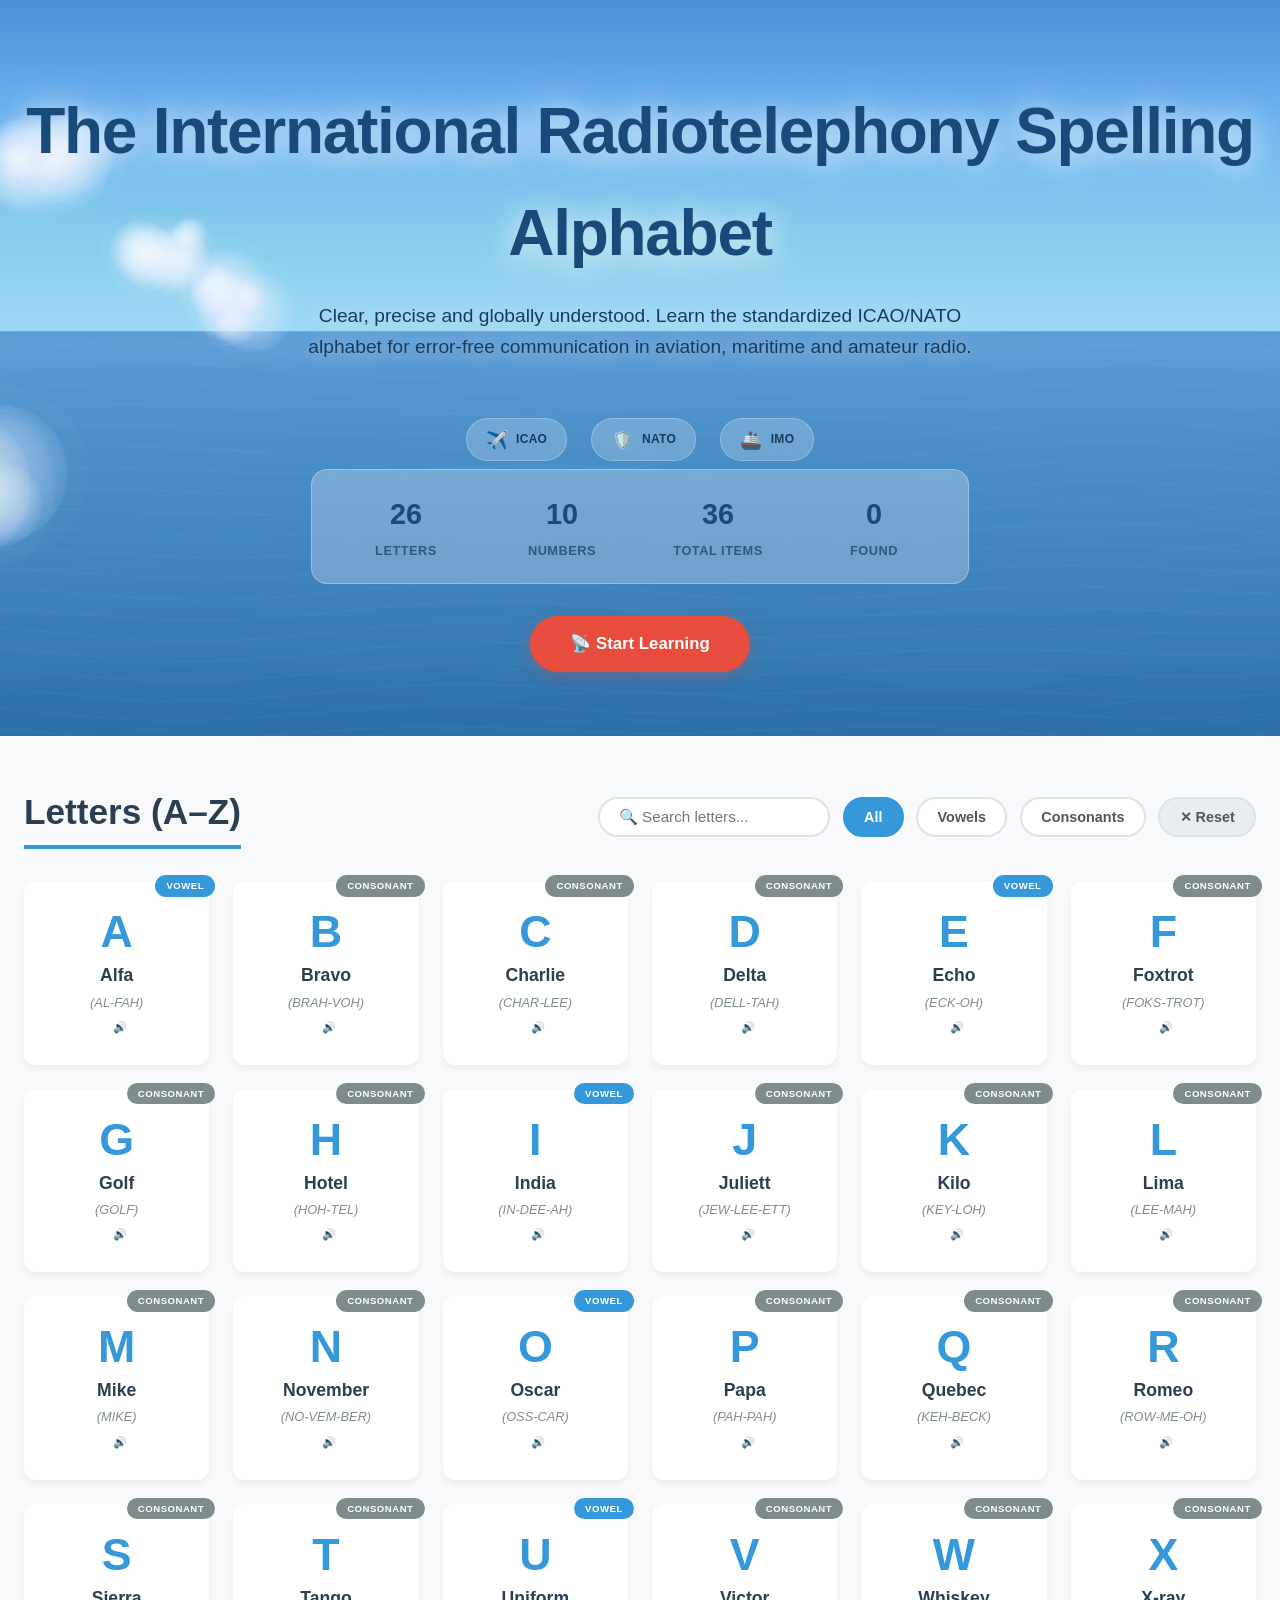
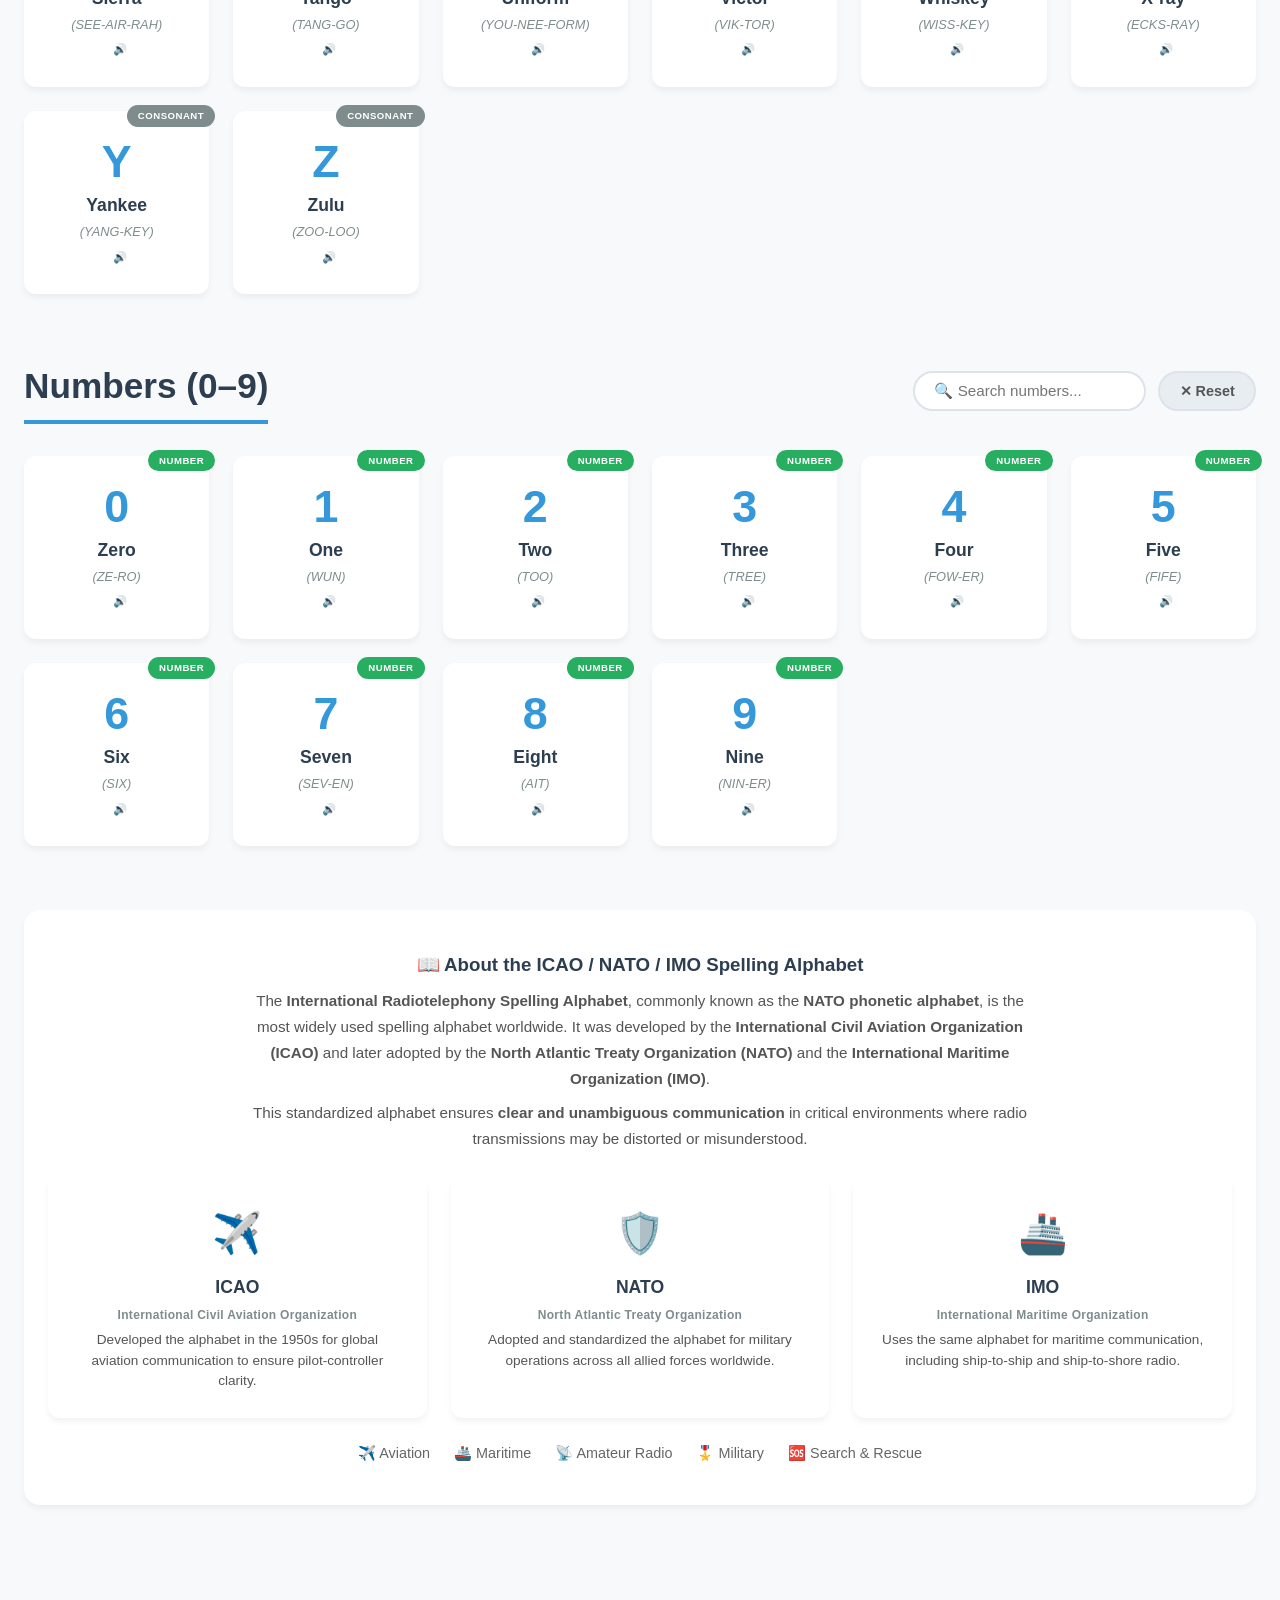
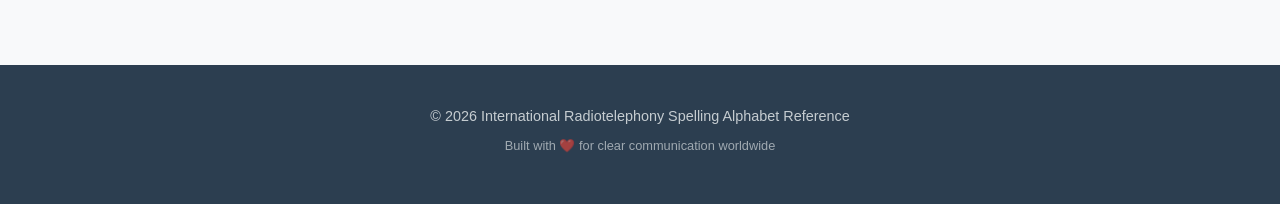
==== commit 20c228bb: "Add files via upload" ====
--- a/index.html
+++ b/index.html
@@ -4,40 +4,686 @@
     <meta charset="UTF-8" />
     <meta name="viewport" content="width=device-width, initial-scale=1.0" />
     <title>ICAO/NATO Spelling Alphabet - Interactive Reference</title>
-    <meta name="description" content="Interactive learning reference for the ICAO/NATO/IMO spelling alphabet." />
-
-    <link rel="manifest" href="webmanifest.json" />
-    <meta name="theme-color" content="#3498db" />
-    <meta name="apple-mobile-web-app-capable" content="yes" />
-    <meta name="apple-mobile-web-app-status-bar-style" content="black-translucent" />
-    <meta name="apple-mobile-web-app-title" content="Funkalphabet" />
-
-    <link rel="icon" type="image/png" sizes="16x16" href="assets/icons/favicon-16x16.png" />
-    <link rel="icon" type="image/png" sizes="32x32" href="assets/icons/favicon-32x32.png" />
-    <link rel="icon" type="image/x-icon" href="assets/icons/favicon.ico" />
-    <link rel="apple-touch-icon" href="assets/icons/apple-touch-icon.png" />
-    <link rel="apple-touch-icon" sizes="180x180" href="assets/icons/apple-touch-icon.png" />
-    <link rel="icon" type="image/png" sizes="192x192" href="assets/icons/android-chrome-192x192.png" />
-    <link rel="icon" type="image/png" sizes="512x512" href="assets/icons/android-chrome-512x512.png" />
-
-    <link rel="stylesheet" href="assets/css/styles.css" />
+
+<!-- PWA Meta Tags -->
+<link rel="manifest" href="assets/icons/site.webmanifest" />
+<meta name="theme-color" content="#3498db" />
+<meta name="apple-mobile-web-app-capable" content="yes" />
+<meta name="apple-mobile-web-app-status-bar-style" content="black-translucent" />
+<meta name="apple-mobile-web-app-title" content="Funkalphabet" />
+
+<!-- Favicon & Icons -->
+<link rel="icon" type="image/png" sizes="16x16" href="assets/icons/favicon-16x16.png" />
+<link rel="icon" type="image/png" sizes="32x32" href="assets/icons/favicon-32x32.png" />
+<link rel="icon" type="image/x-icon" href="assets/icons/favicon.ico" />
+<link rel="apple-touch-icon" href="assets/icons/apple-touch-icon.png" />
+<link rel="apple-touch-icon" sizes="180x180" href="assets/icons/apple-touch-icon.png" />
+
+<!-- Android Chrome Icons -->
+<link rel="icon" type="image/png" sizes="192x192" href="assets/icons/android-chrome-192x192.png" />
+<link rel="icon" type="image/png" sizes="512x512" href="assets/icons/android-chrome-512x512.png" />
+
+<!-- Register Service Worker -->
+<script>
+  if ('serviceWorker' in navigator) {
+    window.addEventListener('load', function() {
+      navigator.serviceWorker.register('/sw.js')
+        .then(function(registration) {
+          console.log('Service Worker registered with scope:', registration.scope);
+        })
+        .catch(function(error) {
+          console.log('Service Worker registration failed:', error);
+        });
+    });
+  }
+</script>
+    
+    <style>
+        /* ===== CSS Reset & Base ===== */
+        * {
+            margin: 0;
+            padding: 0;
+            box-sizing: border-box;
+        }
+
+        :root {
+            --primary: #2c3e50;
+            --secondary: #3498db;
+            --accent: #e74c3c;
+            --light-bg: #f8f9fa;
+            --card-shadow: 0 4px 6px rgba(0, 0, 0, 0.05);
+            --card-shadow-hover: 0 8px 25px rgba(0, 0, 0, 0.12);
+            --transition: 0.3s cubic-bezier(0.4, 0, 0.2, 1);
+        }
+
+        body {
+            font-family: 'Segoe UI', Roboto, -apple-system, BlinkMacSystemFont, sans-serif;
+            line-height: 1.6;
+            color: #333;
+            background-color: var(--light-bg);
+        }
+
+        /* ===== Scrollbar ===== */
+        ::-webkit-scrollbar {
+            width: 10px;
+        }
+        ::-webkit-scrollbar-track {
+            background: #e8edf2;
+        }
+        ::-webkit-scrollbar-thumb {
+            background: var(--secondary);
+            border-radius: 5px;
+        }
+        ::-webkit-scrollbar-thumb:hover {
+            background: #2980b9;
+        }
+
+        /* ===== Header ===== */
+        header {
+            position: relative;
+            overflow: hidden;
+            text-align: center;
+            padding: 5rem 1.5rem 4rem;
+            min-height: 70vh;
+            display: flex;
+            flex-direction: column;
+            justify-content: center;
+            align-items: center;
+        }
+
+        header h1 {
+            position: relative;
+            z-index: 10;
+            font-size: clamp(2.2rem, 5vw, 4rem);
+            color: #1A4A7A;
+            margin-bottom: 1rem;
+            text-shadow: 0 2px 30px rgba(255, 255, 255, 0.8), 0 0 60px rgba(255, 255, 255, 0.4);
+            letter-spacing: -0.02em;
+        }
+
+        header p {
+            position: relative;
+            z-index: 10;
+            font-size: clamp(1rem, 1.5vw, 1.3rem);
+            max-width: 700px;
+            margin: 0 auto 2rem;
+            color: #1A3A5A;
+            text-shadow: 0 1px 20px rgba(255, 255, 255, 0.7);
+        }
+
+        .cta-button {
+            position: relative;
+            z-index: 10;
+            display: inline-block;
+            background: var(--accent);
+            color: #fff;
+            padding: 0.9rem 2.5rem;
+            text-decoration: none;
+            font-weight: 600;
+            border-radius: 50px;
+            transition: var(--transition);
+            box-shadow: 0 4px 15px rgba(231, 76, 60, 0.3);
+            border: none;
+            cursor: pointer;
+            font-size: 1.05rem;
+        }
+
+        .cta-button:hover {
+            background: #c0392b;
+            transform: translateY(-2px);
+            box-shadow: 0 8px 25px rgba(231, 76, 60, 0.4);
+        }
+
+        /* Header Canvas for Clouds & Waves */
+        header canvas {
+            position: absolute;
+            top: 0;
+            left: 0;
+            width: 100%;
+            height: 100%;
+            pointer-events: none;
+            z-index: 1;
+        }
+
+        /* ===== Stats Bar ===== */
+        .stats-bar {
+            display: grid;
+            grid-template-columns: repeat(auto-fit, minmax(140px, 1fr));
+            gap: 1rem;
+            max-width: 800px;
+            margin: 0 auto 2rem;
+            position: relative;
+            z-index: 10;
+            background: rgba(255, 255, 255, 0.25);
+            backdrop-filter: blur(12px);
+            -webkit-backdrop-filter: blur(12px);
+            border-radius: 16px;
+            padding: 1rem 1.5rem;
+            border: 1px solid rgba(255, 255, 255, 0.3);
+        }
+
+        .stat-item {
+            text-align: center;
+            padding: 0.3rem 0;
+        }
+
+        .stat-item .stat-number {
+            font-size: 1.8rem;
+            font-weight: 700;
+            color: #1A4A7A;
+            display: block;
+        }
+
+        .stat-item .stat-label {
+            font-size: 0.8rem;
+            color: #2C5A7A;
+            text-transform: uppercase;
+            letter-spacing: 0.5px;
+            font-weight: 600;
+        }
+
+        /* ===== Main Content ===== */
+        main {
+            max-width: 1280px;
+            margin: 0 auto;
+            padding: 3rem 1.5rem 4rem;
+        }
+
+        .section-container {
+            margin-bottom: 4rem;
+        }
+
+        .section-header {
+            display: flex;
+            align-items: center;
+            justify-content: space-between;
+            flex-wrap: wrap;
+            gap: 1rem;
+            margin-bottom: 2rem;
+        }
+
+        .section-title {
+            font-size: clamp(1.6rem, 3vw, 2.2rem);
+            color: var(--primary);
+            padding-bottom: 0.3rem;
+            border-bottom: 4px solid var(--secondary);
+            display: inline-block;
+        }
+
+        .section-controls {
+            display: flex;
+            gap: 0.8rem;
+            flex-wrap: wrap;
+        }
+
+        .search-input {
+            padding: 0.6rem 1.2rem;
+            border: 2px solid #dce3ea;
+            border-radius: 30px;
+            font-size: 0.95rem;
+            outline: none;
+            transition: var(--transition);
+            background: white;
+            min-width: 200px;
+        }
+
+        .search-input:focus {
+            border-color: var(--secondary);
+            box-shadow: 0 0 0 3px rgba(52, 152, 219, 0.15);
+        }
+
+        .filter-btn {
+            padding: 0.6rem 1.2rem;
+            border: 2px solid #dce3ea;
+            border-radius: 30px;
+            background: white;
+            cursor: pointer;
+            font-weight: 600;
+            font-size: 0.9rem;
+            transition: var(--transition);
+            color: #555;
+        }
+
+        .filter-btn:hover {
+            border-color: var(--secondary);
+            color: var(--secondary);
+        }
+
+        .filter-btn.active {
+            background: var(--secondary);
+            color: white;
+            border-color: var(--secondary);
+        }
+
+        .filter-btn.active:hover {
+            background: #2980b9;
+        }
+
+        .filter-btn.reset-btn {
+            background: #e8edf2;
+            border-color: #dce3ea;
+        }
+
+        .filter-btn.reset-btn:hover {
+            background: #d5dce4;
+        }
+
+        /* ===== Grid ===== */
+        .grid {
+            display: grid;
+            grid-template-columns: repeat(auto-fill, minmax(160px, 1fr));
+            gap: 1.5rem;
+        }
+
+        .grid.numbers-grid {
+            grid-template-columns: repeat(auto-fill, minmax(180px, 1fr));
+        }
+
+        /* ===== Cards ===== */
+        .card {
+            background: white;
+            border-radius: 12px;
+            padding: 1.5rem 1rem;
+            text-align: center;
+            box-shadow: var(--card-shadow);
+            transition: var(--transition);
+            border: 2px solid transparent;
+            cursor: pointer;
+            position: relative;
+        }
+
+        .card:hover {
+            transform: translateY(-6px) scale(1.02);
+            box-shadow: var(--card-shadow-hover);
+            border-color: var(--secondary);
+        }
+
+        .card .letter {
+            font-size: 2.8rem;
+            font-weight: 700;
+            color: var(--secondary);
+            margin-bottom: 0.3rem;
+            line-height: 1.1;
+        }
+
+        .card .word {
+            font-size: 1.1rem;
+            font-weight: 600;
+            color: var(--primary);
+            margin-bottom: 0.2rem;
+        }
+
+        .card .pronunciation {
+            font-size: 0.8rem;
+            color: #7f8c8d;
+            font-style: italic;
+        }
+
+        .card .card-badge {
+            position: absolute;
+            top: -8px;
+            right: -8px;
+            background: var(--secondary);
+            color: white;
+            font-size: 0.6rem;
+            font-weight: 700;
+            padding: 0.2rem 0.7rem;
+            border-radius: 20px;
+            text-transform: uppercase;
+            letter-spacing: 0.5px;
+        }
+
+        .card .card-badge.number-badge {
+            background: #27ae60;
+        }
+
+        .card.found {
+            border-color: #27ae60;
+            background: #f0fff4;
+        }
+
+        .card.hidden {
+            display: none;
+        }
+
+        /* ===== Sound Indicator ===== */
+        .sound-indicator {
+            display: inline-block;
+            margin-left: 6px;
+            font-size: 0.7rem;
+            color: #7f8c8d;
+            transition: var(--transition);
+        }
+
+        .card:hover .sound-indicator {
+            color: var(--secondary);
+        }
+
+        /* ===== Notification Toast ===== */
+        .toast {
+            position: fixed;
+            bottom: 30px;
+            right: 30px;
+            background: var(--primary);
+            color: white;
+            padding: 1rem 2rem;
+            border-radius: 12px;
+            box-shadow: 0 10px 40px rgba(0, 0, 0, 0.2);
+            transform: translateY(120px);
+            opacity: 0;
+            transition: var(--transition);
+            z-index: 9999;
+            font-weight: 500;
+            max-width: 380px;
+        }
+
+        .toast.show {
+            transform: translateY(0);
+            opacity: 1;
+        }
+
+        .toast .toast-highlight {
+            color: #f1c40f;
+            font-weight: 700;
+        }
+
+        /* ===== Footer ===== */
+        footer {
+            background: var(--primary);
+            color: #ecf0f1;
+            text-align: center;
+            padding: 2.5rem 1.5rem;
+            margin-top: 2rem;
+        }
+
+        footer p {
+            margin-bottom: 0.5rem;
+            font-size: 0.9rem;
+            opacity: 0.8;
+        }
+
+        footer .footer-links {
+            display: flex;
+            justify-content: center;
+            gap: 2rem;
+            flex-wrap: wrap;
+            margin-top: 0.8rem;
+        }
+
+        footer .footer-links a {
+            color: #b0c4d9;
+            text-decoration: none;
+            font-size: 0.85rem;
+            transition: var(--transition);
+        }
+
+        footer .footer-links a:hover {
+            color: white;
+        }
+
+        /* ===== Audio Status Indicator ===== */
+        .audio-status {
+            position: fixed;
+            top: 20px;
+            right: 20px;
+            background: rgba(44, 62, 80, 0.9);
+            color: white;
+            padding: 0.5rem 1rem;
+            border-radius: 30px;
+            font-size: 0.8rem;
+            z-index: 9998;
+            backdrop-filter: blur(8px);
+            display: flex;
+            align-items: center;
+            gap: 8px;
+            opacity: 0;
+            transition: var(--transition);
+        }
+
+        .audio-status.show {
+            opacity: 1;
+        }
+
+        .audio-status .dot {
+            width: 8px;
+            height: 8px;
+            border-radius: 50%;
+            background: #2ecc71;
+            display: inline-block;
+            animation: pulse-dot 1.5s ease-in-out infinite;
+        }
+
+        @keyframes pulse-dot {
+            0%,
+            100% {
+                opacity: 1;
+                transform: scale(1);
+            }
+            50% {
+                opacity: 0.3;
+                transform: scale(0.8);
+            }
+        }
+
+        /* ===== Organization Badges ===== */
+        .org-badges {
+            display: flex;
+            justify-content: center;
+            gap: 1.5rem;
+            flex-wrap: wrap;
+            margin: 1.5rem 0 0.5rem;
+            position: relative;
+            z-index: 10;
+        }
+
+        .org-badge {
+            display: inline-flex;
+            align-items: center;
+            gap: 0.5rem;
+            background: rgba(255, 255, 255, 0.2);
+            backdrop-filter: blur(8px);
+            -webkit-backdrop-filter: blur(8px);
+            padding: 0.4rem 1.2rem;
+            border-radius: 30px;
+            border: 1px solid rgba(255, 255, 255, 0.25);
+            font-size: 0.75rem;
+            font-weight: 600;
+            color: #1A3A5A;
+            letter-spacing: 0.3px;
+            transition: var(--transition);
+        }
+
+        .org-badge:hover {
+            background: rgba(255, 255, 255, 0.35);
+            transform: translateY(-2px);
+            box-shadow: 0 4px 15px rgba(0, 0, 0, 0.08);
+        }
+
+        .org-badge .org-icon {
+            font-size: 1.1rem;
+        }
+
+        /* ===== About Section Enhanced ===== */
+        .about-grid {
+            display: grid;
+            grid-template-columns: repeat(auto-fit, minmax(200px, 1fr));
+            gap: 1.5rem;
+            margin-top: 1.5rem;
+        }
+
+        .about-card {
+            background: white;
+            border-radius: 12px;
+            padding: 1.5rem;
+            text-align: center;
+            box-shadow: var(--card-shadow);
+            border: 2px solid transparent;
+            transition: var(--transition);
+        }
+
+        .about-card:hover {
+            border-color: var(--secondary);
+            box-shadow: var(--card-shadow-hover);
+            transform: translateY(-3px);
+        }
+
+        .about-card .org-icon-large {
+            font-size: 2.5rem;
+            margin-bottom: 0.5rem;
+            display: block;
+        }
+
+        .about-card h4 {
+            color: var(--primary);
+            font-size: 1.1rem;
+            margin-bottom: 0.3rem;
+        }
+
+        .about-card .org-full {
+            font-size: 0.75rem;
+            color: #7f8c8d;
+            font-weight: 600;
+            letter-spacing: 0.3px;
+            margin-bottom: 0.3rem;
+        }
+
+        .about-card p {
+            font-size: 0.85rem;
+            color: #555;
+            line-height: 1.5;
+        }
+
+        /* ===== Responsive ===== */
+        @media (max-width: 768px) {
+            header {
+                padding: 3rem 1rem 2.5rem;
+                min-height: 60vh;
+            }
+
+            .stats-bar {
+                grid-template-columns: repeat(2, 1fr);
+                padding: 0.8rem 1rem;
+            }
+
+            .section-header {
+                flex-direction: column;
+                align-items: stretch;
+            }
+
+            .section-controls {
+                flex-direction: column;
+            }
+
+            .search-input {
+                min-width: unset;
+                width: 100%;
+            }
+
+            .grid {
+                grid-template-columns: repeat(auto-fill, minmax(120px, 1fr));
+                gap: 1rem;
+            }
+
+            .grid.numbers-grid {
+                grid-template-columns: repeat(auto-fill, minmax(140px, 1fr));
+            }
+
+            .card {
+                padding: 1rem 0.8rem;
+            }
+
+            .card .letter {
+                font-size: 2.2rem;
+            }
+
+            .card .word {
+                font-size: 0.95rem;
+            }
+
+            .toast {
+                left: 20px;
+                right: 20px;
+                bottom: 20px;
+                font-size: 0.9rem;
+                padding: 0.8rem 1.2rem;
+            }
+
+            .org-badges {
+                gap: 0.8rem;
+            }
+
+            .org-badge {
+                font-size: 0.65rem;
+                padding: 0.3rem 0.8rem;
+            }
+
+            .about-grid {
+                grid-template-columns: 1fr;
+            }
+        }
+
+        @media (max-width: 480px) {
+            .stats-bar {
+                grid-template-columns: 1fr 1fr;
+                gap: 0.5rem;
+            }
+
+            .stat-item .stat-number {
+                font-size: 1.4rem;
+            }
+
+            .grid {
+                grid-template-columns: repeat(auto-fill, minmax(100px, 1fr));
+                gap: 0.8rem;
+            }
+
+            .grid.numbers-grid {
+                grid-template-columns: repeat(auto-fill, minmax(120px, 1fr));
+            }
+
+            .card .letter {
+                font-size: 1.8rem;
+            }
+
+            .card .word {
+                font-size: 0.85rem;
+            }
+        }
+
+        /* ===== Utility ===== */
+        .sr-only {
+            position: absolute;
+            width: 1px;
+            height: 1px;
+            padding: 0;
+            margin: -1px;
+            overflow: hidden;
+            clip: rect(0, 0, 0, 0);
+            border: 0;
+        }
+    </style>
 </head>
 <body>
+
+    <!-- ===== AUDIO STATUS INDICATOR ===== -->
     <div class="audio-status" id="audioStatus">
         <span class="dot"></span>
         <span>Speaking...</span>
     </div>
 
+    <!-- ===== HEADER ===== -->
     <header id="header">
         <h1>The International Radiotelephony Spelling Alphabet</h1>
         <p>Clear, precise and globally understood. Learn the standardized ICAO/NATO alphabet for error-free communication in aviation, maritime and amateur radio.</p>
 
+        <!-- Organization Badges -->
         <div class="org-badges">
             <span class="org-badge"><span class="org-icon">✈️</span> ICAO</span>
             <span class="org-badge"><span class="org-icon">🛡️</span> NATO</span>
             <span class="org-badge"><span class="org-icon">🚢</span> IMO</span>
         </div>
 
+        <!-- Stats Bar -->
         <div class="stats-bar" id="statsBar">
             <div class="stat-item">
                 <span class="stat-number" id="totalLetters">26</span>
@@ -60,8 +706,11 @@
         <a href="#alphabet" class="cta-button">📡 Start Learning</a>
     </header>
 
+    <!-- ===== MAIN ===== -->
     <main>
-        <section class="section-container" id="alphabet">
+
+        <!-- ===== ALPHABET SECTION ===== -->
+        <div class="section-container" id="alphabet">
             <div class="section-header">
                 <h2 class="section-title">Letters (A–Z)</h2>
                 <div class="section-controls">
@@ -73,9 +722,10 @@
                 </div>
             </div>
             <div class="grid" id="letterGrid"></div>
-        </section>
-
-        <section class="section-container" id="numbers">
+        </div>
+
+        <!-- ===== NUMBERS SECTION ===== -->
+        <div class="section-container" id="numbers">
             <div class="section-header">
                 <h2 class="section-title">Numbers (0–9)</h2>
                 <div class="section-controls">
@@ -84,48 +734,611 @@
                 </div>
             </div>
             <div class="grid numbers-grid" id="numberGrid"></div>
-        </section>
-
-        <section class="section-container about-section" id="about">
-            <h3>📖 About the ICAO / NATO / IMO Spelling Alphabet</h3>
-            <p>The <strong>International Radiotelephony Spelling Alphabet</strong>, commonly known as the <strong>NATO phonetic alphabet</strong>, is the most widely used spelling alphabet worldwide.</p>
-            <p>This standardized alphabet ensures <strong>clear and unambiguous communication</strong> in critical environments where radio transmissions may be distorted or misunderstood.</p>
-
+        </div>
+
+        <!-- ===== ABOUT / INFO with ORGANIZATIONS ===== -->
+        <div class="section-container" style="text-align: center; background: white; padding: 2.5rem 1.5rem; border-radius: 16px; box-shadow: var(--card-shadow);">
+            <h3 style="color: var(--primary); margin-bottom: 0.5rem;">📖 About the ICAO / NATO / IMO Spelling Alphabet</h3>
+            <p style="max-width: 800px; margin: 0 auto 0.5rem; color: #555; font-size: 0.95rem; line-height: 1.7;">
+                The <strong>International Radiotelephony Spelling Alphabet</strong>, commonly known as the 
+                <strong>NATO phonetic alphabet</strong>, is the most widely used spelling alphabet worldwide. 
+                It was developed by the <strong>International Civil Aviation Organization (ICAO)</strong> 
+                and later adopted by the <strong>North Atlantic Treaty Organization (NATO)</strong> and the 
+                <strong>International Maritime Organization (IMO)</strong>.
+            </p>
+            <p style="max-width: 800px; margin: 0 auto 1rem; color: #555; font-size: 0.95rem; line-height: 1.7;">
+                This standardized alphabet ensures <strong>clear and unambiguous communication</strong> 
+                in critical environments where radio transmissions may be distorted or misunderstood.
+            </p>
+
+            <!-- Organization Cards -->
             <div class="about-grid">
                 <div class="about-card">
                     <span class="org-icon-large">✈️</span>
                     <h4>ICAO</h4>
                     <div class="org-full">International Civil Aviation Organization</div>
-                    <p>Developed the alphabet for global aviation communication.</p>
+                    <p>Developed the alphabet in the 1950s for global aviation communication to ensure pilot-controller clarity.</p>
                 </div>
                 <div class="about-card">
                     <span class="org-icon-large">🛡️</span>
                     <h4>NATO</h4>
                     <div class="org-full">North Atlantic Treaty Organization</div>
-                    <p>Adopted and standardized the alphabet for military operations.</p>
+                    <p>Adopted and standardized the alphabet for military operations across all allied forces worldwide.</p>
                 </div>
                 <div class="about-card">
                     <span class="org-icon-large">🚢</span>
                     <h4>IMO</h4>
                     <div class="org-full">International Maritime Organization</div>
-                    <p>Uses the same alphabet for maritime communication.</p>
+                    <p>Uses the same alphabet for maritime communication, including ship-to-ship and ship-to-shore radio.</p>
                 </div>
             </div>
-        </section>
+
+            <div style="margin-top: 1.5rem; display: flex; justify-content: center; gap: 1.5rem; flex-wrap: wrap; font-size: 0.9rem; color: #666;">
+                <span>✈️ Aviation</span>
+                <span>🚢 Maritime</span>
+                <span>📡 Amateur Radio</span>
+                <span>🎖️ Military</span>
+                <span>🆘 Search &amp; Rescue</span>
+            </div>
+        </div>
+
     </main>
 
+    <!-- ===== FOOTER ===== -->
     <footer>
         <p>&copy; 2026 International Radiotelephony Spelling Alphabet Reference</p>
-        <p class="footer-note">Built with ❤️ for clear communication worldwide</p>
-        <div class="footer-links">
-            <a href="README.md">Project Docs</a>
-            <a href="info.md">Project Background</a>
-            <a href="webmanifest.json">Web App Manifest</a>
-        </div>
+        <p style="opacity: 0.6; font-size: 0.8rem;">Built with ❤️ for clear communication worldwide</p>
+        <!-- <div class="footer-links">
+            <a href="#" onclick="event.preventDefault();">About</a>
+            <a href="#" onclick="event.preventDefault();">ICAO</a>
+            <a href="#" onclick="event.preventDefault();">NATO</a>
+            <a href="#" onclick="event.preventDefault();">IMO</a>
+            <a href="#" onclick="event.preventDefault();">GitHub</a>
+        </div> -->
     </footer>
 
+    <!-- ===== TOAST NOTIFICATION ===== -->
     <div class="toast" id="toast"></div>
 
-    <script src="assets/js/app.js"></script>
+    <script>
+        // ============================================================
+        //  DATA — JSON Arrays
+        // ============================================================
+
+        const LETTERS_DATA = [
+            { letter: 'A', word: 'Alfa', pronunciation: '(AL-FAH)', type: 'vowel' },
+            { letter: 'B', word: 'Bravo', pronunciation: '(BRAH-VOH)', type: 'consonant' },
+            { letter: 'C', word: 'Charlie', pronunciation: '(CHAR-LEE)', type: 'consonant' },
+            { letter: 'D', word: 'Delta', pronunciation: '(DELL-TAH)', type: 'consonant' },
+            { letter: 'E', word: 'Echo', pronunciation: '(ECK-OH)', type: 'vowel' },
+            { letter: 'F', word: 'Foxtrot', pronunciation: '(FOKS-TROT)', type: 'consonant' },
+            { letter: 'G', word: 'Golf', pronunciation: '(GOLF)', type: 'consonant' },
+            { letter: 'H', word: 'Hotel', pronunciation: '(HOH-TEL)', type: 'consonant' },
+            { letter: 'I', word: 'India', pronunciation: '(IN-DEE-AH)', type: 'vowel' },
+            { letter: 'J', word: 'Juliett', pronunciation: '(JEW-LEE-ETT)', type: 'consonant' },
+            { letter: 'K', word: 'Kilo', pronunciation: '(KEY-LOH)', type: 'consonant' },
+            { letter: 'L', word: 'Lima', pronunciation: '(LEE-MAH)', type: 'consonant' },
+            { letter: 'M', word: 'Mike', pronunciation: '(MIKE)', type: 'consonant' },
+            { letter: 'N', word: 'November', pronunciation: '(NO-VEM-BER)', type: 'consonant' },
+            { letter: 'O', word: 'Oscar', pronunciation: '(OSS-CAR)', type: 'vowel' },
+            { letter: 'P', word: 'Papa', pronunciation: '(PAH-PAH)', type: 'consonant' },
+            { letter: 'Q', word: 'Quebec', pronunciation: '(KEH-BECK)', type: 'consonant' },
+            { letter: 'R', word: 'Romeo', pronunciation: '(ROW-ME-OH)', type: 'consonant' },
+            { letter: 'S', word: 'Sierra', pronunciation: '(SEE-AIR-RAH)', type: 'consonant' },
+            { letter: 'T', word: 'Tango', pronunciation: '(TANG-GO)', type: 'consonant' },
+            { letter: 'U', word: 'Uniform', pronunciation: '(YOU-NEE-FORM)', type: 'vowel' },
+            { letter: 'V', word: 'Victor', pronunciation: '(VIK-TOR)', type: 'consonant' },
+            { letter: 'W', word: 'Whiskey', pronunciation: '(WISS-KEY)', type: 'consonant' },
+            { letter: 'X', word: 'X-ray', pronunciation: '(ECKS-RAY)', type: 'consonant' },
+            { letter: 'Y', word: 'Yankee', pronunciation: '(YANG-KEY)', type: 'consonant' },
+            { letter: 'Z', word: 'Zulu', pronunciation: '(ZOO-LOO)', type: 'consonant' }
+        ];
+
+        const NUMBERS_DATA = [
+            { number: '0', word: 'Zero', pronunciation: '(ZE-RO)' },
+            { number: '1', word: 'One', pronunciation: '(WUN)' },
+            { number: '2', word: 'Two', pronunciation: '(TOO)' },
+            { number: '3', word: 'Three', pronunciation: '(TREE)' },
+            { number: '4', word: 'Four', pronunciation: '(FOW-ER)' },
+            { number: '5', word: 'Five', pronunciation: '(FIFE)' },
+            { number: '6', word: 'Six', pronunciation: '(SIX)' },
+            { number: '7', word: 'Seven', pronunciation: '(SEV-EN)' },
+            { number: '8', word: 'Eight', pronunciation: '(AIT)' },
+            { number: '9', word: 'Nine', pronunciation: '(NIN-ER)' }
+        ];
+
+        // ============================================================
+        //  STATE
+        // ============================================================
+
+        const state = {
+            letterFilter: 'all',
+            letterSearch: '',
+            numberSearch: '',
+            foundLetters: new Set(),
+        };
+
+        // ============================================================
+        //  DOM REFS
+        // ============================================================
+
+        const letterGrid = document.getElementById('letterGrid');
+        const numberGrid = document.getElementById('numberGrid');
+        const searchLetters = document.getElementById('searchLetters');
+        const searchNumbers = document.getElementById('searchNumbers');
+        const filterBtns = document.querySelectorAll('[data-filter]');
+        const resetLettersBtn = document.getElementById('resetLetters');
+        const resetNumbersBtn = document.getElementById('resetNumbers');
+        const toast = document.getElementById('toast');
+        const foundCountEl = document.getElementById('foundCount');
+        const audioStatus = document.getElementById('audioStatus');
+
+        // ============================================================
+        //  SPEECH SYNTHESIS
+        // ============================================================
+
+        let currentUtterance = null;
+        let audioStatusTimeout = null;
+
+        function speakText(text, rate = 0.9) {
+            if (!('speechSynthesis' in window)) {
+                console.warn('⚠️ Speech Synthesis not supported.');
+                return;
+            }
+
+            if (window.speechSynthesis.speaking) {
+                window.speechSynthesis.cancel();
+            }
+
+            const cleanText = text.replace(/[\(\)\-]/g, '').trim();
+            if (!cleanText) return;
+
+            const utterance = new SpeechSynthesisUtterance(cleanText);
+            utterance.lang = 'en-US';
+            utterance.rate = rate;
+            utterance.pitch = 1.0;
+            utterance.volume = 1.0;
+
+            showAudioStatus(true);
+
+            utterance.onend = () => showAudioStatus(false);
+            utterance.onerror = () => showAudioStatus(false);
+
+            currentUtterance = utterance;
+            window.speechSynthesis.speak(utterance);
+        }
+
+        function showAudioStatus(show) {
+            clearTimeout(audioStatusTimeout);
+            if (show) {
+                audioStatus.classList.add('show');
+            } else {
+                audioStatus.classList.remove('show');
+            }
+        }
+
+        // ============================================================
+        //  RENDER FUNCTIONS
+        // ============================================================
+
+        function renderLetters() {
+            const filtered = LETTERS_DATA.filter(item => {
+                if (state.letterFilter === 'vowels' && item.type !== 'vowel') return false;
+                if (state.letterFilter === 'consonants' && item.type !== 'consonant') return false;
+                const q = state.letterSearch.toLowerCase();
+                if (q) {
+                    return item.letter.toLowerCase().includes(q) ||
+                        item.word.toLowerCase().includes(q);
+                }
+                return true;
+            });
+
+            letterGrid.innerHTML = filtered.map(item => {
+                const isFound = state.foundLetters.has(item.letter);
+                const foundClass = isFound ? 'found' : '';
+                const badge = item.type === 'vowel' ?
+                    '<span class="card-badge">Vowel</span>' :
+                    '<span class="card-badge" style="background:#7f8c8d;">Consonant</span>';
+                return `
+                    <div class="card ${foundClass}" data-letter="${item.letter}" data-word="${item.word}" data-type="${item.type}" role="button" tabindex="0" aria-label="${item.letter} for ${item.word}">
+                        ${badge}
+                        <div class="letter">${item.letter}</div>
+                        <div class="word">${item.word}</div>
+                        <div class="pronunciation">${item.pronunciation}</div>
+                        <span class="sound-indicator">🔊</span>
+                    </div>
+                `;
+            }).join('');
+
+            document.querySelectorAll('#letterGrid .card').forEach(el => {
+                el.removeEventListener('click', clickHandler);
+                el.addEventListener('click', clickHandler);
+                el.removeEventListener('keydown', keydownHandler);
+                el.addEventListener('keydown', keydownHandler);
+            });
+
+            updateFoundCount();
+        }
+
+        function clickHandler(e) {
+            const el = e.currentTarget;
+            const type = el.closest('#letterGrid') ? 'letter' : 'number';
+            handleCardClick(el, type);
+        }
+
+        function keydownHandler(e) {
+            if (e.key === 'Enter' || e.key === ' ') {
+                e.preventDefault();
+                const el = e.currentTarget;
+                const type = el.closest('#letterGrid') ? 'letter' : 'number';
+                handleCardClick(el, type);
+            }
+        }
+
+        function renderNumbers() {
+            const filtered = NUMBERS_DATA.filter(item => {
+                const q = state.numberSearch.toLowerCase();
+                if (q) {
+                    return item.number.includes(q) ||
+                        item.word.toLowerCase().includes(q);
+                }
+                return true;
+            });
+
+            numberGrid.innerHTML = filtered.map(item => `
+                <div class="card" data-number="${item.number}" data-word="${item.word}" role="button" tabindex="0" aria-label="${item.number} for ${item.word}">
+                    <span class="card-badge number-badge">Number</span>
+                    <div class="letter">${item.number}</div>
+                    <div class="word">${item.word}</div>
+                    <div class="pronunciation">${item.pronunciation}</div>
+                    <span class="sound-indicator">🔊</span>
+                </div>
+            `).join('');
+
+            document.querySelectorAll('#numberGrid .card').forEach(el => {
+                el.removeEventListener('click', clickHandler);
+                el.addEventListener('click', clickHandler);
+                el.removeEventListener('keydown', keydownHandler);
+                el.addEventListener('keydown', keydownHandler);
+            });
+        }
+
+        // ============================================================
+        //  CARD CLICK HANDLER
+        // ============================================================
+
+        function handleCardClick(el, type) {
+            if (!el) {
+                console.warn('⚠️ Card element is null or undefined.');
+                return;
+            }
+
+            if (!el.isConnected) {
+                console.warn('⚠️ Card element is not connected to the DOM.');
+                return;
+            }
+
+            const letter = el.dataset?.letter || null;
+            const word = el.dataset?.word || null;
+            const number = el.dataset?.number || null;
+            const displayName = letter || number || word || 'Unknown';
+
+            let pronunciation = '';
+            try {
+                const pronunciationEl = el.querySelector('.pronunciation');
+                pronunciation = pronunciationEl?.textContent || '';
+            } catch (err) {
+                console.warn('⚠️ Could not read pronunciation:', err);
+            }
+
+            if (type === 'letter' && letter) {
+                try {
+                    state.foundLetters.add(letter);
+                    el.classList.add('found');
+                    updateFoundCount();
+                } catch (err) {
+                    console.warn('⚠️ Could not update found status:', err);
+                }
+            }
+
+            const message = `
+                <span class="toast-highlight">${displayName}</span>
+                &nbsp;→&nbsp; ${word || displayName}
+                ${pronunciation ? `&nbsp; ${pronunciation}` : ''}
+                &nbsp; 🔊
+            `;
+            showToast(message);
+
+            const speakWord = word || displayName;
+            if (speakWord) {
+                try {
+                    speakText(speakWord, 0.9);
+                } catch (err) {
+                    console.warn('⚠️ Could not speak text:', err);
+                }
+            }
+
+            console.log(`[${type.toUpperCase()}] ${displayName} → ${word || displayName} ${pronunciation}`);
+        }
+
+        // ============================================================
+        //  FOUND COUNT
+        // ============================================================
+
+        function updateFoundCount() {
+            try {
+                foundCountEl.textContent = state.foundLetters.size;
+            } catch (err) {
+                console.warn('⚠️ Could not update found count:', err);
+            }
+        }
+
+        // ============================================================
+        //  TOAST SYSTEM
+        // ============================================================
+
+        let toastTimeout = null;
+
+        function showToast(message) {
+            try {
+                toast.innerHTML = message;
+                toast.classList.add('show');
+                clearTimeout(toastTimeout);
+                toastTimeout = setTimeout(() => {
+                    toast.classList.remove('show');
+                }, 2500);
+            } catch (err) {
+                console.warn('⚠️ Could not show toast:', err);
+            }
+        }
+
+        // ============================================================
+        //  FILTER & SEARCH HANDLERS
+        // ============================================================
+
+        filterBtns.forEach(btn => {
+            btn.addEventListener('click', () => {
+                filterBtns.forEach(b => b.classList.remove('active'));
+                btn.classList.add('active');
+                state.letterFilter = btn.dataset.filter;
+                renderLetters();
+            });
+        });
+
+        searchLetters.addEventListener('input', (e) => {
+            state.letterSearch = e.target.value.trim();
+            renderLetters();
+        });
+
+        searchNumbers.addEventListener('input', (e) => {
+            state.numberSearch = e.target.value.trim();
+            renderNumbers();
+        });
+
+        resetLettersBtn.addEventListener('click', () => {
+            searchLetters.value = '';
+            state.letterSearch = '';
+            state.letterFilter = 'all';
+            filterBtns.forEach(b => b.classList.remove('active'));
+            document.querySelector('[data-filter="all"]')?.classList.add('active');
+            renderLetters();
+        });
+
+        resetNumbersBtn.addEventListener('click', () => {
+            searchNumbers.value = '';
+            state.numberSearch = '';
+            renderNumbers();
+        });
+
+        // ============================================================
+        //  KEYBOARD SHORTCUT: ESC
+        // ============================================================
+
+        document.addEventListener('keydown', (e) => {
+            if (e.key === 'Escape') {
+                if (document.activeElement === searchLetters || document.activeElement === searchNumbers) {
+                    document.activeElement.blur();
+                }
+            }
+        });
+
+        // ============================================================
+        //  HEADER CANVAS — Clouds & Waves
+        // ============================================================
+
+        (function initHeaderCanvas() {
+            const header = document.getElementById('header');
+            const canvas = document.createElement('canvas');
+            canvas.style.position = 'absolute';
+            canvas.style.top = '0';
+            canvas.style.left = '0';
+            canvas.style.width = '100%';
+            canvas.style.height = '100%';
+            canvas.style.pointerEvents = 'none';
+            canvas.style.zIndex = '1';
+            header.prepend(canvas);
+
+            const ctx = canvas.getContext('2d');
+            let w, h;
+
+            function resize() {
+                const rect = header.getBoundingClientRect();
+                w = canvas.width = rect.width;
+                h = canvas.height = rect.height;
+            }
+            resize();
+            window.addEventListener('resize', resize);
+
+            class Cloud {
+                constructor() {
+                    this.x = Math.random() * w;
+                    this.y = Math.random() * h * 0.7 + h * 0.05;
+                    this.size = Math.random() * 150 + 60;
+                    this.speed = Math.random() * 0.25 + 0.08;
+                    this.opacity = Math.random() * 0.25 + 0.35;
+                    this.puffs = [];
+                    const num = Math.floor(Math.random() * 6 + 5);
+                    for (let i = 0; i < num; i++) {
+                        this.puffs.push({
+                            dx: (Math.random() - 0.5) * this.size * 0.7,
+                            dy: (Math.random() - 0.5) * this.size * 0.4,
+                            radius: Math.random() * this.size * 0.35 + this.size * 0.15,
+                        });
+                    }
+                }
+                reset() {
+                    this.x = -200 - Math.random() * 300;
+                    this.y = Math.random() * h * 0.7 + h * 0.05;
+                    this.size = Math.random() * 150 + 60;
+                    this.speed = Math.random() * 0.25 + 0.08;
+                    this.opacity = Math.random() * 0.25 + 0.35;
+                }
+                update() {
+                    this.x += this.speed;
+                    if (this.x > w + 300) {
+                        this.reset();
+                        this.x = -200 - Math.random() * 300;
+                    }
+                }
+                draw(ctx) {
+                    ctx.save();
+                    ctx.globalAlpha = this.opacity;
+                    ctx.shadowColor = 'rgba(255,255,255,0.1)';
+                    ctx.shadowBlur = 30;
+
+                    for (const p of this.puffs) {
+                        const px = this.x + p.dx;
+                        const py = this.y + p.dy;
+                        const r = p.radius;
+                        const grad = ctx.createRadialGradient(
+                            px - r * 0.2, py - r * 0.2, 0,
+                            px, py, r
+                        );
+                        grad.addColorStop(0, 'rgba(255,255,255,1)');
+                        grad.addColorStop(0.4, 'rgba(240,248,255,0.9)');
+                        grad.addColorStop(0.7, 'rgba(220,235,255,0.7)');
+                        grad.addColorStop(1, 'rgba(200,220,255,0.2)');
+                        ctx.beginPath();
+                        ctx.arc(px, py, r, 0, Math.PI * 2);
+                        ctx.fillStyle = grad;
+                        ctx.fill();
+                    }
+
+                    ctx.shadowBlur = 0;
+                    ctx.globalAlpha = this.opacity * 0.25;
+                    for (const p of this.puffs) {
+                        const px = this.x + p.dx;
+                        const py = this.y + p.dy;
+                        const r = p.radius * 1.3;
+                        ctx.beginPath();
+                        ctx.arc(px, py, r, 0, Math.PI * 2);
+                        ctx.fillStyle = 'rgba(255,255,255,0.15)';
+                        ctx.fill();
+                    }
+                    ctx.restore();
+                }
+            }
+
+            const clouds = [];
+            const numClouds = 8;
+            for (let i = 0; i < numClouds; i++) {
+                const c = new Cloud();
+                c.x = Math.random() * w * 1.2 - 200;
+                clouds.push(c);
+            }
+
+            function drawRipples(time) {
+                const waterStart = h * 0.45;
+                ctx.save();
+
+                ctx.globalAlpha = 0.15;
+                ctx.strokeStyle = 'rgba(150,215,255,0.25)';
+                ctx.lineWidth = 2;
+                for (let y = waterStart; y < h; y += 20) {
+                    ctx.beginPath();
+                    for (let x = 0; x < w; x += 2) {
+                        const wave = Math.sin(x * 0.012 + time * 0.015 + y * 0.008) * 6 +
+                            Math.sin(x * 0.008 + time * 0.02 - y * 0.01) * 4;
+                        const yp = y + wave;
+                        x === 0 ? ctx.moveTo(x, yp) : ctx.lineTo(x, yp);
+                    }
+                    ctx.stroke();
+                }
+
+                ctx.globalAlpha = 0.1;
+                ctx.strokeStyle = 'rgba(100,180,255,0.18)';
+                ctx.lineWidth = 3;
+                for (let y = waterStart + 10; y < h; y += 30) {
+                    ctx.beginPath();
+                    for (let x = 0; x < w; x += 2) {
+                        const wave = Math.sin(x * 0.01 + time * 0.01 + y * 0.006) * 10 +
+                            Math.cos(x * 0.006 + time * 0.015 - y * 0.008) * 5;
+                        const yp = y + wave;
+                        x === 0 ? ctx.moveTo(x, yp) : ctx.lineTo(x, yp);
+                    }
+                    ctx.stroke();
+                }
+
+                ctx.restore();
+            }
+
+            function drawBackground() {
+                const sky = ctx.createLinearGradient(0, 0, 0, h * 0.55);
+                sky.addColorStop(0, '#4A90D9');
+                sky.addColorStop(0.3, '#6BB3F0');
+                sky.addColorStop(0.6, '#87CEEB');
+                sky.addColorStop(1, '#B0E0FF');
+                ctx.fillStyle = sky;
+                ctx.fillRect(0, 0, w, h * 0.55);
+
+                const water = ctx.createLinearGradient(0, h * 0.45, 0, h);
+                water.addColorStop(0, '#5B9BD5');
+                water.addColorStop(0.3, '#4A8EC7');
+                water.addColorStop(0.7, '#3A7FB8');
+                water.addColorStop(1, '#2A6FA8');
+                ctx.fillStyle = water;
+                ctx.fillRect(0, h * 0.45, w, h * 0.55);
+
+                const trans = ctx.createLinearGradient(0, h * 0.45, 0, h * 0.50);
+                trans.addColorStop(0, 'rgba(176,224,255,0)');
+                trans.addColorStop(1, 'rgba(91,155,213,0.2)');
+                ctx.fillStyle = trans;
+                ctx.fillRect(0, h * 0.45, w, h * 0.05);
+            }
+
+            let time = 0;
+
+            function animate() {
+                drawBackground();
+                for (const c of clouds) {
+                    c.update();
+                    c.draw(ctx);
+                }
+                drawRipples(time);
+                time++;
+                requestAnimationFrame(animate);
+            }
+
+            animate();
+
+            window.addEventListener('resize', () => {
+                resize();
+            });
+        })();
+
+        // ============================================================
+        //  INIT
+        // ============================================================
+
+        renderLetters();
+        renderNumbers();
+        updateFoundCount();
+
+        console.log('📡 ICAO/NATO Alphabet Reference loaded.');
+        console.log(`📚 ${LETTERS_DATA.length} letters, ${NUMBERS_DATA.length} numbers loaded.`);
+        console.log('🔊 Click any card to hear the pronunciation (real speech).');
+        console.log('✅ Found counter tracks your learning progress.');
+        console.log('🏛️ Supported by: ICAO ✈️ | NATO 🛡️ | IMO 🚢');
+    </script>
 </body>
 </html>
